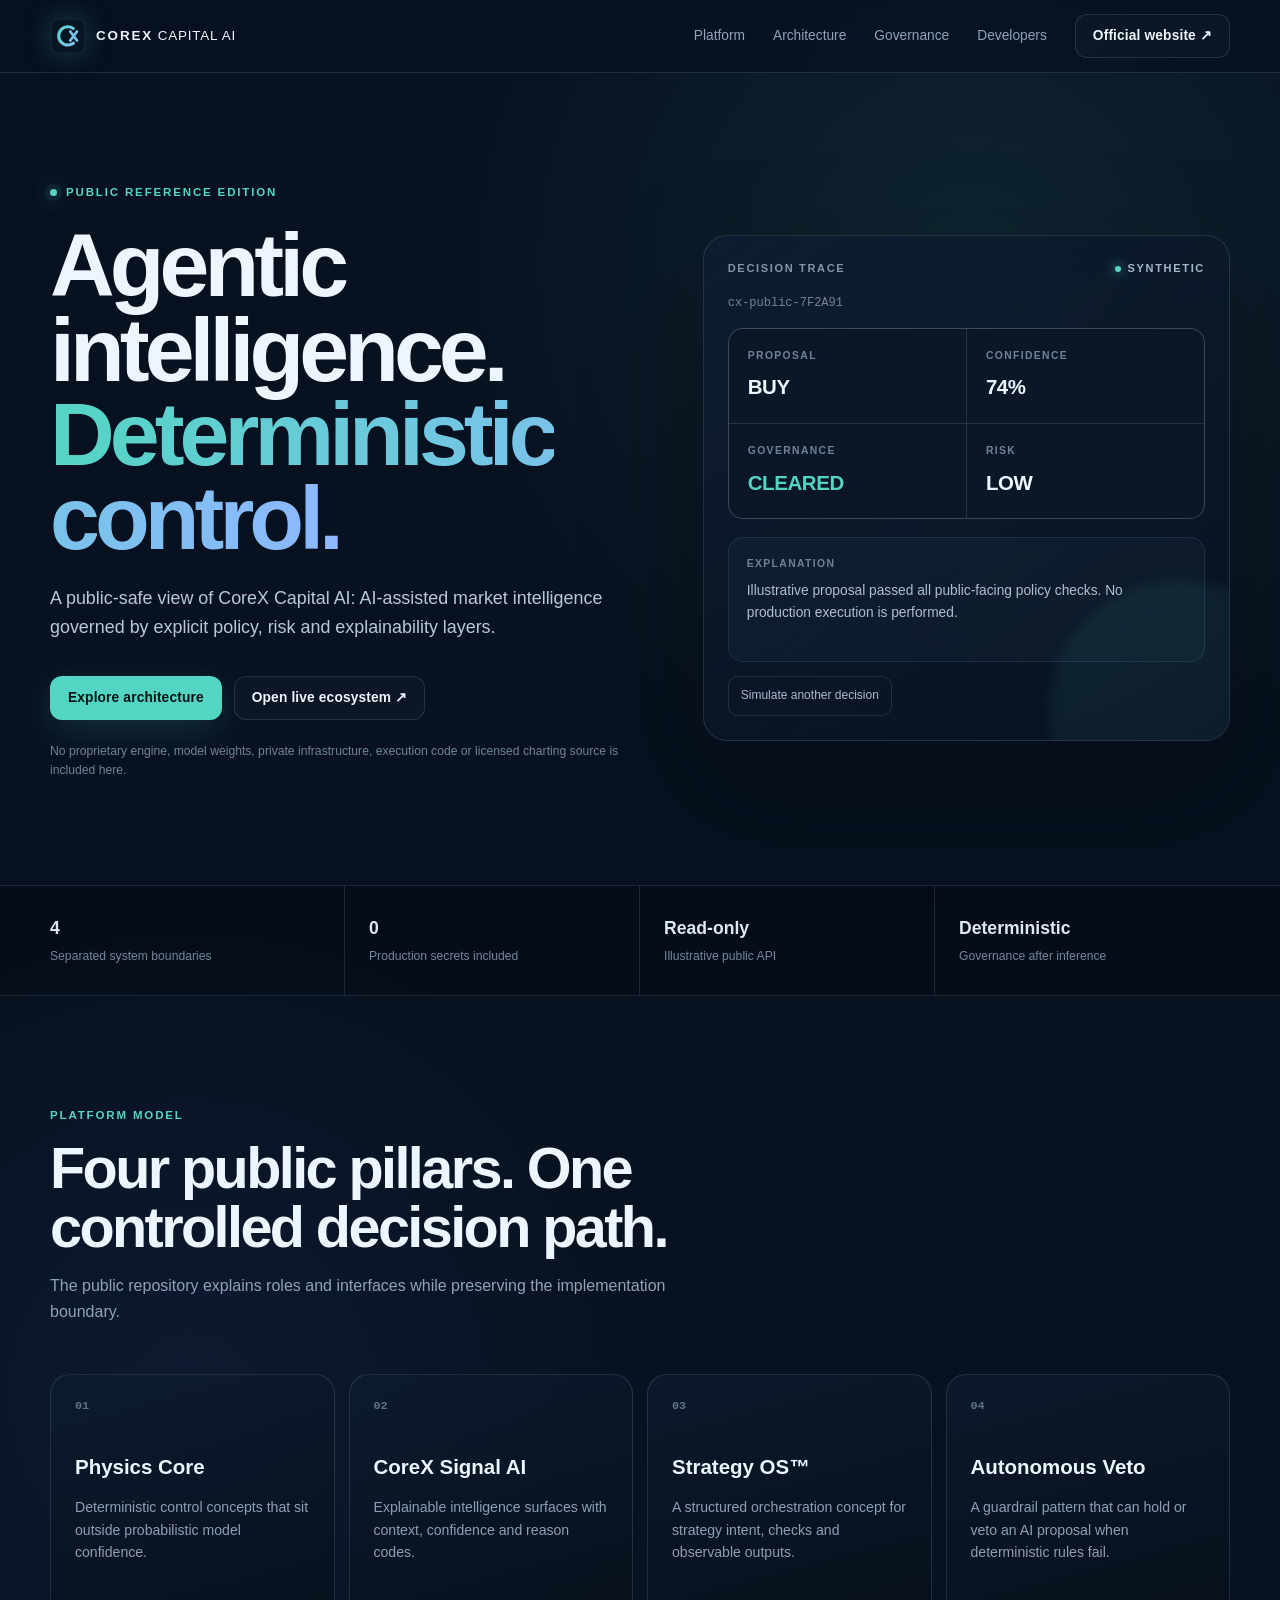
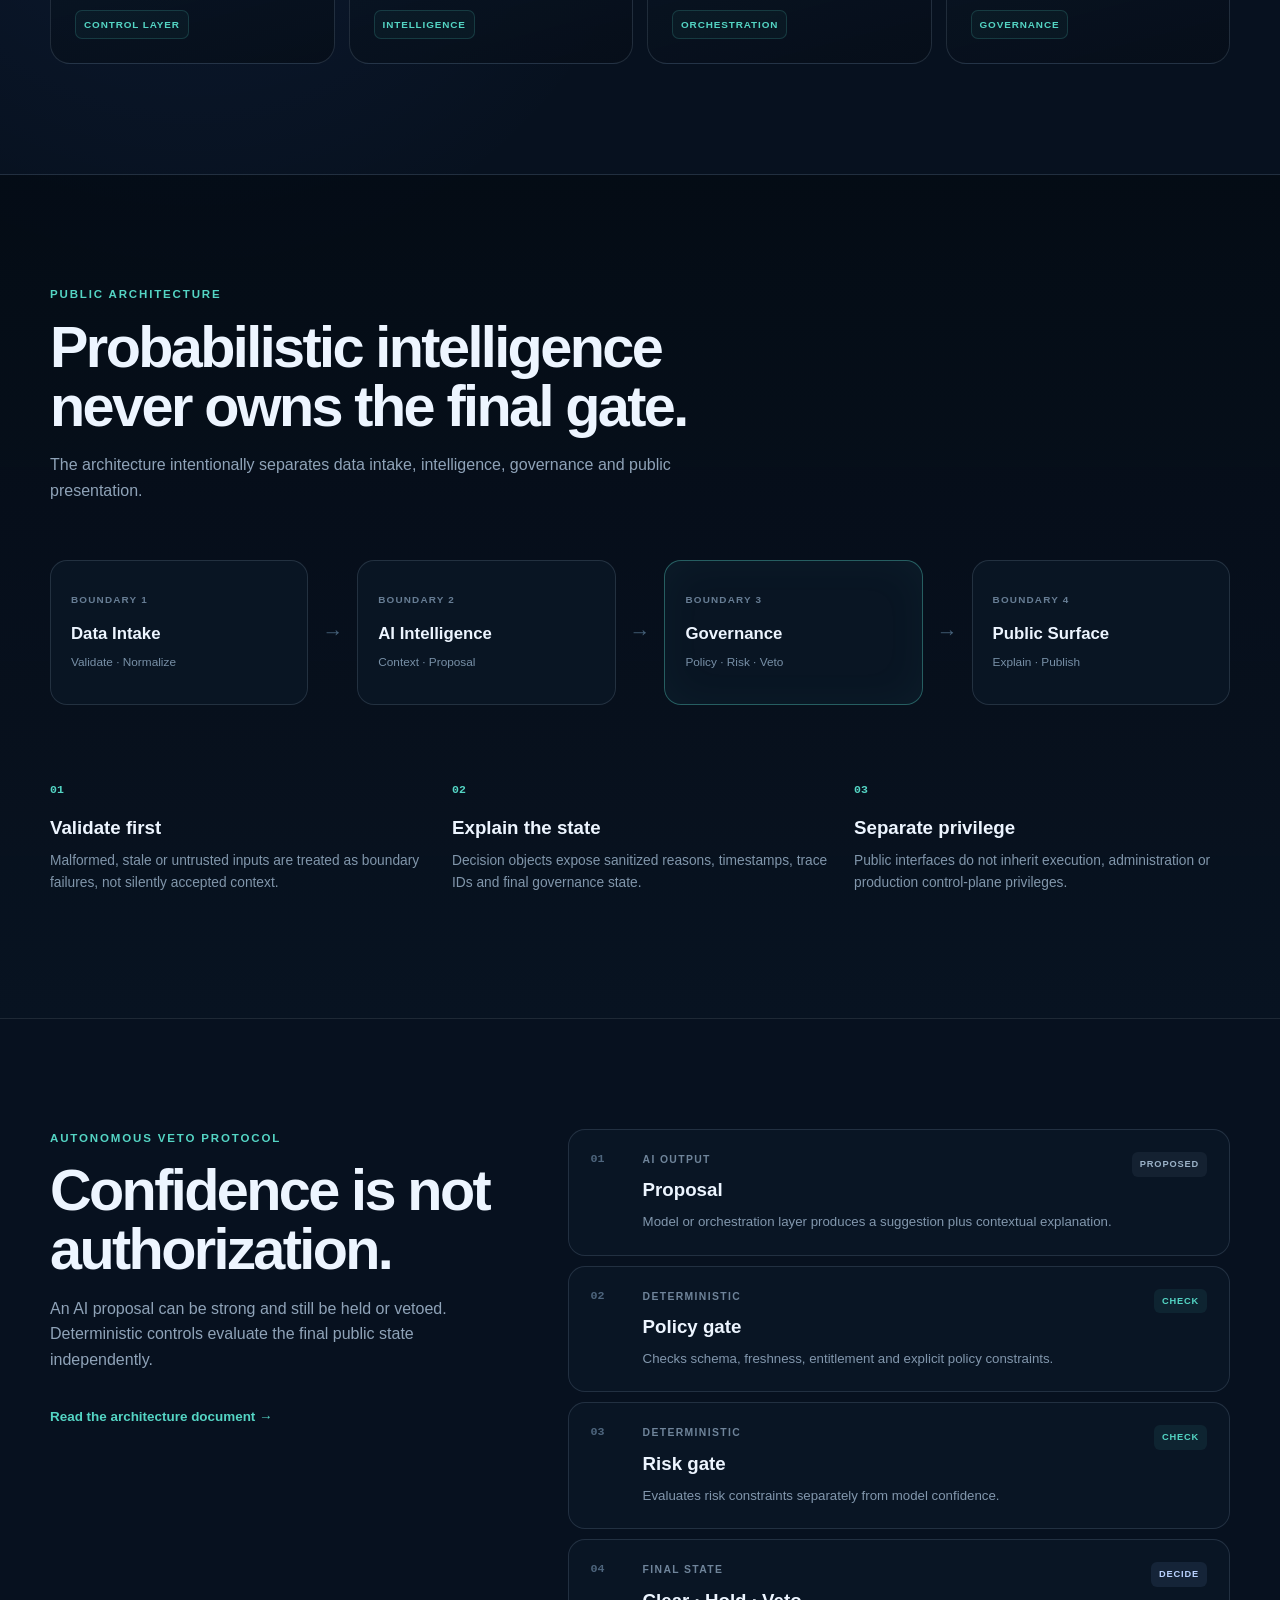
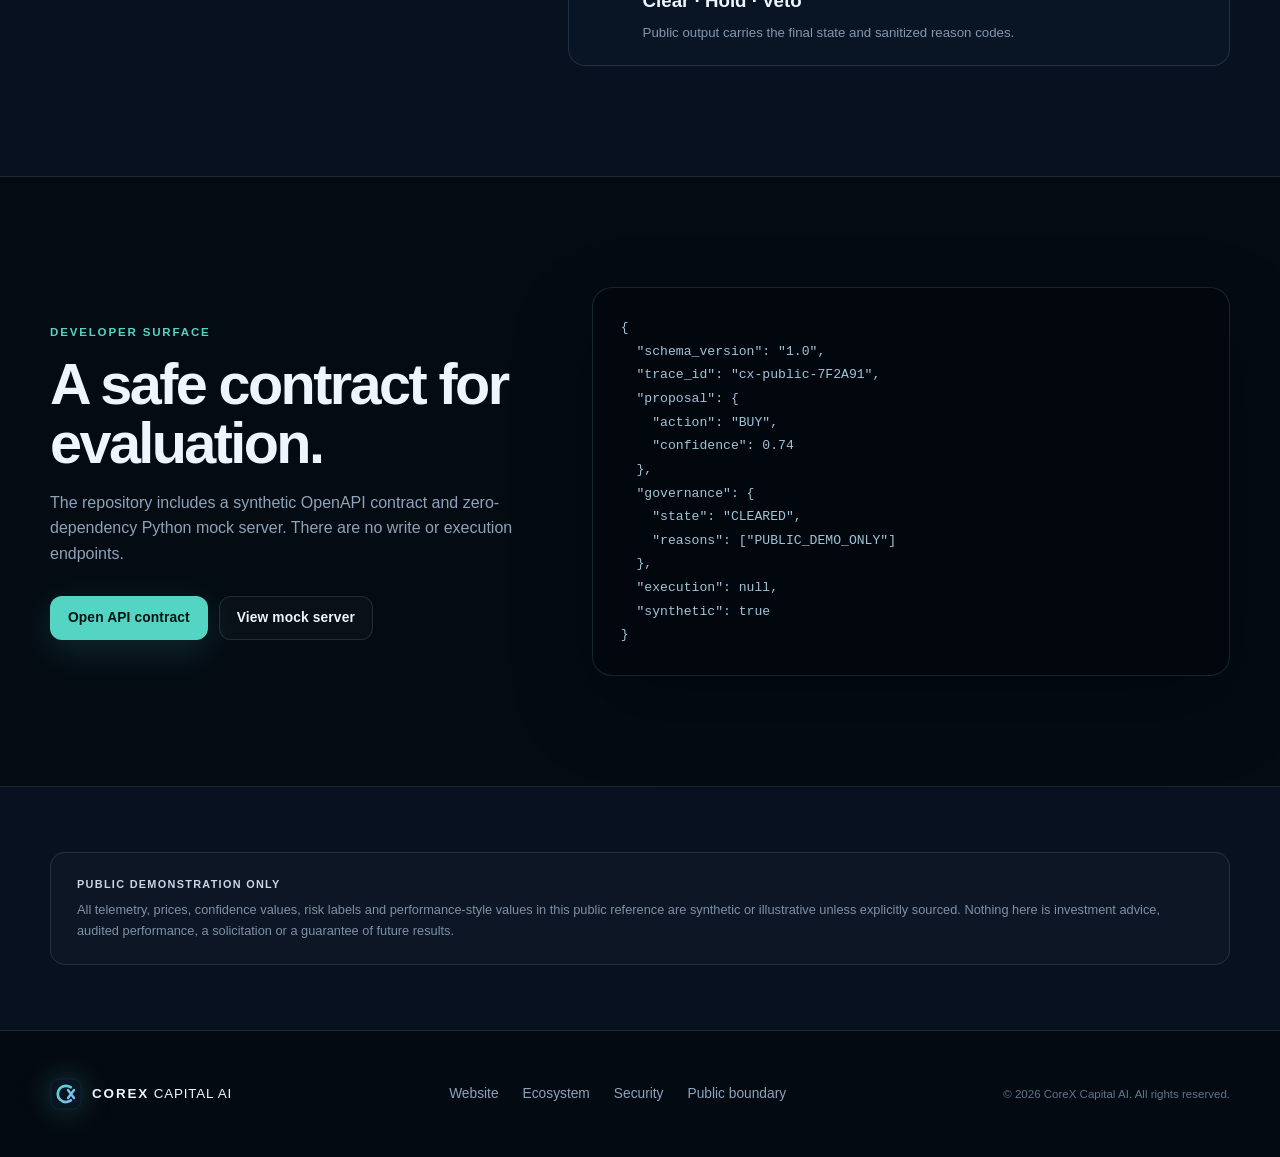
==== site/index.html @ 9dd240c2 "Build complete public reference edition" ====
<!doctype html>
<html lang="en">
<head>
  <meta charset="utf-8" />
  <meta name="viewport" content="width=device-width, initial-scale=1" />
  <meta name="description" content="CoreX Capital AI public reference architecture — agentic intelligence with deterministic governance." />
  <meta name="theme-color" content="#07111f" />
  <title>CoreX Capital AI — Public Reference</title>
  <link rel="icon" href="assets/corex-mark.svg" type="image/svg+xml" />
  <link rel="stylesheet" href="styles.css" />
</head>
<body>
  <a class="skip-link" href="#main">Skip to content</a>

  <header class="site-header" id="top">
    <div class="shell nav-wrap">
      <a class="brand" href="#top" aria-label="CoreX Capital AI home">
        <img src="assets/corex-mark.svg" alt="" width="36" height="36" />
        <span><strong>COREX</strong> CAPITAL AI</span>
      </a>
      <nav aria-label="Primary navigation">
        <a href="#platform">Platform</a>
        <a href="#architecture">Architecture</a>
        <a href="#governance">Governance</a>
        <a href="#developers">Developers</a>
      </nav>
      <a class="button button-ghost" href="https://corexcapitalai.com/" target="_blank" rel="noreferrer">Official website ↗</a>
    </div>
  </header>

  <main id="main">
    <section class="hero shell">
      <div class="hero-copy">
        <div class="eyebrow"><span class="pulse" aria-hidden="true"></span> PUBLIC REFERENCE EDITION</div>
        <h1>Agentic intelligence.<br /><span>Deterministic control.</span></h1>
        <p class="hero-lead">A public-safe view of CoreX Capital AI: AI-assisted market intelligence governed by explicit policy, risk and explainability layers.</p>
        <div class="hero-actions">
          <a class="button button-primary" href="#architecture">Explore architecture</a>
          <a class="button button-secondary" href="https://corexsignalai.com/" target="_blank" rel="noreferrer">Open live ecosystem ↗</a>
        </div>
        <p class="fine-print">No proprietary engine, model weights, private infrastructure, execution code or licensed charting source is included here.</p>
      </div>

      <div class="hero-panel" aria-label="Illustrative decision telemetry">
        <div class="panel-topline">
          <span>DECISION TRACE</span>
          <span class="status-dot"><i></i> SYNTHETIC</span>
        </div>
        <div class="trace-id">cx-public-7F2A91</div>
        <div class="decision-grid">
          <div><small>PROPOSAL</small><strong id="proposalValue">BUY</strong></div>
          <div><small>CONFIDENCE</small><strong id="confidenceValue">74%</strong></div>
          <div><small>GOVERNANCE</small><strong class="good" id="governanceValue">CLEARED</strong></div>
          <div><small>RISK</small><strong id="riskValue">LOW</strong></div>
        </div>
        <div class="reason-box">
          <span>EXPLANATION</span>
          <p id="reasonText">Illustrative proposal passed all public-facing policy checks. No production execution is performed.</p>
        </div>
        <button class="mini-button" id="simulateButton" type="button">Simulate another decision</button>
      </div>
    </section>

    <section class="metrics-strip" aria-label="Reference characteristics">
      <div class="shell metric-grid">
        <div><strong>4</strong><span>Separated system boundaries</span></div>
        <div><strong>0</strong><span>Production secrets included</span></div>
        <div><strong>Read-only</strong><span>Illustrative public API</span></div>
        <div><strong>Deterministic</strong><span>Governance after inference</span></div>
      </div>
    </section>

    <section class="section shell" id="platform">
      <div class="section-heading">
        <div class="eyebrow">PLATFORM MODEL</div>
        <h2>Four public pillars. One controlled decision path.</h2>
        <p>The public repository explains roles and interfaces while preserving the implementation boundary.</p>
      </div>
      <div class="card-grid four">
        <article class="feature-card">
          <span class="card-index">01</span>
          <h3>Physics Core</h3>
          <p>Deterministic control concepts that sit outside probabilistic model confidence.</p>
          <span class="tag">CONTROL LAYER</span>
        </article>
        <article class="feature-card">
          <span class="card-index">02</span>
          <h3>CoreX Signal AI</h3>
          <p>Explainable intelligence surfaces with context, confidence and reason codes.</p>
          <span class="tag">INTELLIGENCE</span>
        </article>
        <article class="feature-card">
          <span class="card-index">03</span>
          <h3>Strategy OS™</h3>
          <p>A structured orchestration concept for strategy intent, checks and observable outputs.</p>
          <span class="tag">ORCHESTRATION</span>
        </article>
        <article class="feature-card">
          <span class="card-index">04</span>
          <h3>Autonomous Veto</h3>
          <p>A guardrail pattern that can hold or veto an AI proposal when deterministic rules fail.</p>
          <span class="tag">GOVERNANCE</span>
        </article>
      </div>
    </section>

    <section class="section section-dark" id="architecture">
      <div class="shell">
        <div class="section-heading">
          <div class="eyebrow">PUBLIC ARCHITECTURE</div>
          <h2>Probabilistic intelligence never owns the final gate.</h2>
          <p>The architecture intentionally separates data intake, intelligence, governance and public presentation.</p>
        </div>

        <div class="architecture-flow" role="img" aria-label="Market data flows through normalization, intelligence, deterministic governance, explainability and public interfaces">
          <div class="arch-node"><small>BOUNDARY 1</small><strong>Data Intake</strong><span>Validate · Normalize</span></div>
          <i aria-hidden="true">→</i>
          <div class="arch-node"><small>BOUNDARY 2</small><strong>AI Intelligence</strong><span>Context · Proposal</span></div>
          <i aria-hidden="true">→</i>
          <div class="arch-node accent"><small>BOUNDARY 3</small><strong>Governance</strong><span>Policy · Risk · Veto</span></div>
          <i aria-hidden="true">→</i>
          <div class="arch-node"><small>BOUNDARY 4</small><strong>Public Surface</strong><span>Explain · Publish</span></div>
        </div>

        <div class="principles-grid">
          <div><span>01</span><h3>Validate first</h3><p>Malformed, stale or untrusted inputs are treated as boundary failures, not silently accepted context.</p></div>
          <div><span>02</span><h3>Explain the state</h3><p>Decision objects expose sanitized reasons, timestamps, trace IDs and final governance state.</p></div>
          <div><span>03</span><h3>Separate privilege</h3><p>Public interfaces do not inherit execution, administration or production control-plane privileges.</p></div>
        </div>
      </div>
    </section>

    <section class="section shell" id="governance">
      <div class="split-layout">
        <div class="section-heading sticky-copy">
          <div class="eyebrow">AUTONOMOUS VETO PROTOCOL</div>
          <h2>Confidence is not authorization.</h2>
          <p>An AI proposal can be strong and still be held or vetoed. Deterministic controls evaluate the final public state independently.</p>
          <a class="text-link" href="../docs/ARCHITECTURE.md">Read the architecture document →</a>
        </div>
        <div class="gate-stack">
          <article><b>01</b><div><small>AI OUTPUT</small><h3>Proposal</h3><p>Model or orchestration layer produces a suggestion plus contextual explanation.</p></div><span class="state neutral">PROPOSED</span></article>
          <article><b>02</b><div><small>DETERMINISTIC</small><h3>Policy gate</h3><p>Checks schema, freshness, entitlement and explicit policy constraints.</p></div><span class="state pass">CHECK</span></article>
          <article><b>03</b><div><small>DETERMINISTIC</small><h3>Risk gate</h3><p>Evaluates risk constraints separately from model confidence.</p></div><span class="state pass">CHECK</span></article>
          <article><b>04</b><div><small>FINAL STATE</small><h3>Clear · Hold · Veto</h3><p>Public output carries the final state and sanitized reason codes.</p></div><span class="state final">DECIDE</span></article>
        </div>
      </div>
    </section>

    <section class="section section-code" id="developers">
      <div class="shell developer-grid">
        <div class="section-heading">
          <div class="eyebrow">DEVELOPER SURFACE</div>
          <h2>A safe contract for evaluation.</h2>
          <p>The repository includes a synthetic OpenAPI contract and zero-dependency Python mock server. There are no write or execution endpoints.</p>
          <div class="developer-actions">
            <a class="button button-primary" href="../openapi/public-api.yaml">Open API contract</a>
            <a class="button button-secondary" href="../examples/mock_server.py">View mock server</a>
          </div>
        </div>
        <pre class="code-card" aria-label="Example API response"><code>{
  "schema_version": "1.0",
  "trace_id": "cx-public-7F2A91",
  "proposal": {
    "action": "BUY",
    "confidence": 0.74
  },
  "governance": {
    "state": "CLEARED",
    "reasons": ["PUBLIC_DEMO_ONLY"]
  },
  "execution": null,
  "synthetic": true
}</code></pre>
      </div>
    </section>

    <section class="disclosure shell" aria-label="Important disclosure">
      <strong>PUBLIC DEMONSTRATION ONLY</strong>
      <p>All telemetry, prices, confidence values, risk labels and performance-style values in this public reference are synthetic or illustrative unless explicitly sourced. Nothing here is investment advice, audited performance, a solicitation or a guarantee of future results.</p>
    </section>
  </main>

  <footer>
    <div class="shell footer-grid">
      <div class="brand footer-brand"><img src="assets/corex-mark.svg" alt="" width="32" height="32" /><span><strong>COREX</strong> CAPITAL AI</span></div>
      <div class="footer-links">
        <a href="https://corexcapitalai.com/" target="_blank" rel="noreferrer">Website</a>
        <a href="https://corexsignalai.com/" target="_blank" rel="noreferrer">Ecosystem</a>
        <a href="../SECURITY.md">Security</a>
        <a href="../docs/PUBLIC_BOUNDARY.md">Public boundary</a>
      </div>
      <p>© <span id="year">2026</span> CoreX Capital AI. All rights reserved.</p>
    </div>
  </footer>

  <script src="app.js" defer></script>
</body>
</html>
---- site/styles.css ----
:root {
  color-scheme: dark;
  --bg: #07111f;
  --bg-deep: #040a12;
  --panel: #0b1727;
  --panel-2: #0e1d30;
  --text: #edf5ff;
  --muted: #8fa3bb;
  --line: rgba(167, 192, 219, .16);
  --accent: #54d5c4;
  --accent-2: #8eb8ff;
  --danger: #ff8b96;
  --max: 1180px;
  --radius: 20px;
}

* { box-sizing: border-box; }
html { scroll-behavior: smooth; }
body {
  margin: 0;
  min-width: 320px;
  background:
    radial-gradient(circle at 76% 6%, rgba(84, 213, 196, .10), transparent 34rem),
    radial-gradient(circle at 15% 32%, rgba(76, 128, 255, .08), transparent 30rem),
    var(--bg);
  color: var(--text);
  font-family: Inter, ui-sans-serif, -apple-system, BlinkMacSystemFont, "Segoe UI", sans-serif;
  line-height: 1.6;
  -webkit-font-smoothing: antialiased;
}

a { color: inherit; }
.shell { width: min(calc(100% - 40px), var(--max)); margin-inline: auto; }
.skip-link { position: fixed; left: 12px; top: -80px; z-index: 100; padding: 10px 14px; background: white; color: #000; border-radius: 8px; }
.skip-link:focus { top: 12px; }

.site-header {
  position: sticky;
  top: 0;
  z-index: 50;
  background: rgba(7, 17, 31, .78);
  border-bottom: 1px solid var(--line);
  backdrop-filter: blur(18px);
}
.nav-wrap { min-height: 72px; display: flex; align-items: center; justify-content: space-between; gap: 28px; }
.brand { display: inline-flex; align-items: center; gap: 10px; text-decoration: none; letter-spacing: .06em; font-size: .84rem; white-space: nowrap; }
.brand strong { letter-spacing: .14em; }
.brand img { filter: drop-shadow(0 0 14px rgba(84, 213, 196, .25)); }
nav { display: flex; gap: 28px; margin-left: auto; }
nav a, .footer-links a { color: var(--muted); text-decoration: none; font-size: .86rem; transition: color .2s ease; }
nav a:hover, nav a:focus-visible, .footer-links a:hover, .footer-links a:focus-visible { color: var(--text); }

.button { display: inline-flex; align-items: center; justify-content: center; min-height: 44px; padding: 0 17px; border: 1px solid transparent; border-radius: 12px; text-decoration: none; font-size: .86rem; font-weight: 700; letter-spacing: .01em; transition: transform .2s ease, background .2s ease, border-color .2s ease; }
.button:hover { transform: translateY(-1px); }
.button-primary { background: var(--accent); color: #041311; box-shadow: 0 10px 36px rgba(84, 213, 196, .16); }
.button-secondary, .button-ghost { background: rgba(255,255,255,.025); border-color: var(--line); color: var(--text); }
.button-secondary:hover, .button-ghost:hover { border-color: rgba(84, 213, 196, .45); background: rgba(84, 213, 196, .06); }

.hero { min-height: 700px; padding-block: 110px 92px; display: grid; grid-template-columns: 1.05fr .95fr; gap: 70px; align-items: center; }
.eyebrow { display: flex; align-items: center; gap: 9px; color: var(--accent); letter-spacing: .16em; font-size: .72rem; font-weight: 800; text-transform: uppercase; }
.pulse { width: 7px; height: 7px; border-radius: 50%; background: var(--accent); box-shadow: 0 0 0 5px rgba(84,213,196,.08), 0 0 22px rgba(84,213,196,.75); }
h1, h2, h3, p { margin-top: 0; }
h1 { margin: 22px 0 24px; max-width: 820px; font-size: clamp(3rem, 7vw, 6.6rem); line-height: .94; letter-spacing: -.055em; font-weight: 730; }
h1 span { color: transparent; background: linear-gradient(95deg, var(--accent), var(--accent-2)); -webkit-background-clip: text; background-clip: text; }
.hero-lead { max-width: 650px; color: #b9c8d8; font-size: 1.12rem; }
.hero-actions { display: flex; flex-wrap: wrap; gap: 12px; margin-top: 34px; }
.fine-print { margin-top: 22px; max-width: 620px; color: #70849a; font-size: .76rem; }

.hero-panel { position: relative; padding: 24px; border: 1px solid var(--line); border-radius: 24px; background: linear-gradient(145deg, rgba(14,29,48,.92), rgba(7,17,31,.72)); box-shadow: 0 42px 120px rgba(0,0,0,.28); overflow: hidden; }
.hero-panel::after { content: ""; position: absolute; inset: auto -80px -100px auto; width: 260px; height: 260px; border-radius: 50%; background: rgba(84,213,196,.07); filter: blur(6px); pointer-events: none; }
.panel-topline { display: flex; align-items: center; justify-content: space-between; color: #8396aa; font-size: .69rem; font-weight: 800; letter-spacing: .15em; }
.status-dot { display: inline-flex; gap: 7px; align-items: center; color: #a6b7c8; }
.status-dot i { width: 6px; height: 6px; background: var(--accent); border-radius: 50%; box-shadow: 0 0 12px var(--accent); }
.trace-id { margin: 18px 0 5px; color: #71859b; font: 500 .75rem ui-monospace, SFMono-Regular, Menlo, monospace; }
.decision-grid { display: grid; grid-template-columns: 1fr 1fr; gap: 1px; margin: 18px 0; background: var(--line); border: 1px solid var(--line); border-radius: 15px; overflow: hidden; }
.decision-grid > div { padding: 19px; background: #0b1727; }
.decision-grid small, .reason-box span, .gate-stack small { display: block; margin-bottom: 7px; color: #6f849a; font-size: .65rem; font-weight: 800; letter-spacing: .13em; }
.decision-grid strong { font-size: 1.28rem; letter-spacing: -.02em; }
.decision-grid .good { color: var(--accent); }
.decision-grid .bad { color: var(--danger); }
.reason-box { min-height: 125px; padding: 18px; border: 1px solid rgba(142,184,255,.13); border-radius: 15px; background: rgba(142,184,255,.035); }
.reason-box p { margin: 0; color: #aebfd0; font-size: .86rem; }
.mini-button { position: relative; z-index: 2; margin-top: 14px; padding: 9px 12px; border: 1px solid var(--line); border-radius: 10px; background: transparent; color: #aabace; font: inherit; font-size: .75rem; cursor: pointer; }
.mini-button:hover, .mini-button:focus-visible { border-color: rgba(84,213,196,.45); color: var(--text); }

.metrics-strip { border-block: 1px solid var(--line); background: rgba(3,9,17,.4); }
.metric-grid { display: grid; grid-template-columns: repeat(4, 1fr); }
.metric-grid > div { padding: 28px 24px; border-right: 1px solid var(--line); }
.metric-grid > div:first-child { padding-left: 0; }
.metric-grid > div:last-child { border-right: 0; }
.metric-grid strong { display: block; color: #dce9f5; font-size: 1.1rem; }
.metric-grid span { color: #72879d; font-size: .76rem; }

.section { padding-block: 110px; }
.section-dark { border-block: 1px solid var(--line); background: linear-gradient(180deg, rgba(2,8,15,.6), rgba(9,20,34,.65)); }
.section-heading { max-width: 720px; }
.section-heading h2 { margin: 14px 0 17px; font-size: clamp(2.1rem, 4.5vw, 4rem); line-height: 1.02; letter-spacing: -.045em; }
.section-heading > p { color: #8fa3b8; max-width: 640px; }
.card-grid { display: grid; gap: 14px; margin-top: 50px; }
.card-grid.four { grid-template-columns: repeat(4, 1fr); }
.feature-card { min-height: 290px; padding: 24px; display: flex; flex-direction: column; border: 1px solid var(--line); border-radius: var(--radius); background: linear-gradient(165deg, rgba(14,29,48,.72), rgba(6,14,25,.86)); }
.card-index { color: #5f7388; font: 600 .74rem ui-monospace, SFMono-Regular, Menlo, monospace; }
.feature-card h3 { margin: 38px 0 12px; font-size: 1.28rem; }
.feature-card p { color: #8ca0b5; font-size: .88rem; }
.tag { margin-top: auto; width: max-content; padding: 6px 8px; border: 1px solid rgba(84,213,196,.18); border-radius: 7px; color: var(--accent); background: rgba(84,213,196,.04); font-size: .62rem; font-weight: 800; letter-spacing: .09em; }

.architecture-flow { display: grid; grid-template-columns: 1fr auto 1fr auto 1fr auto 1fr; gap: 14px; align-items: center; margin-top: 56px; }
.architecture-flow > i { color: #46617a; font-style: normal; font-size: 1.3rem; }
.arch-node { min-height: 145px; padding: 20px; display: flex; flex-direction: column; justify-content: center; border: 1px solid var(--line); border-radius: 17px; background: #091523; }
.arch-node.accent { border-color: rgba(84,213,196,.38); box-shadow: inset 0 0 45px rgba(84,213,196,.045); }
.arch-node small { margin-bottom: 13px; color: #677d94; font-size: .62rem; font-weight: 800; letter-spacing: .12em; }
.arch-node strong { font-size: 1.05rem; }
.arch-node span { margin-top: 6px; color: #7890a7; font-size: .74rem; }
.principles-grid { display: grid; grid-template-columns: repeat(3, 1fr); gap: 26px; margin-top: 70px; }
.principles-grid span { color: var(--accent); font: 700 .72rem ui-monospace, SFMono-Regular, Menlo, monospace; }
.principles-grid h3 { margin: 13px 0 7px; }
.principles-grid p { color: #8196ab; font-size: .86rem; }

.split-layout { display: grid; grid-template-columns: .8fr 1.2fr; gap: 76px; align-items: start; }
.sticky-copy { position: sticky; top: 120px; }
.text-link { display: inline-block; margin-top: 18px; color: var(--accent); text-decoration: none; font-size: .84rem; font-weight: 700; }
.gate-stack { display: grid; gap: 10px; }
.gate-stack article { display: grid; grid-template-columns: 34px 1fr auto; gap: 18px; align-items: start; padding: 22px; border: 1px solid var(--line); border-radius: 17px; background: rgba(10,23,39,.7); }
.gate-stack b { color: #4e657d; font: 700 .73rem ui-monospace, SFMono-Regular, Menlo, monospace; }
.gate-stack h3 { margin: 0 0 6px; }
.gate-stack p { margin: 0; color: #8297ad; font-size: .83rem; }
.state { padding: 5px 8px; border-radius: 6px; font-size: .58rem; font-weight: 900; letter-spacing: .09em; }
.state.neutral { color: #9bb2c8; background: rgba(155,178,200,.08); }
.state.pass { color: var(--accent); background: rgba(84,213,196,.08); }
.state.final { color: #b9d2ff; background: rgba(142,184,255,.09); }

.section-code { border-block: 1px solid var(--line); background: #040b13; }
.developer-grid { display: grid; grid-template-columns: .85fr 1.15fr; gap: 70px; align-items: center; }
.developer-actions { display: flex; gap: 11px; flex-wrap: wrap; margin-top: 30px; }
.code-card { margin: 0; padding: 28px; overflow: auto; border: 1px solid rgba(84,213,196,.16); border-radius: 20px; background: #02070d; color: #9fc4d8; box-shadow: 0 30px 80px rgba(0,0,0,.28); }
.code-card code { font: 500 .82rem/1.8 ui-monospace, SFMono-Regular, Menlo, monospace; }

.disclosure { margin-block: 65px; padding: 23px 26px; border: 1px solid rgba(255,255,255,.11); border-radius: 15px; background: rgba(255,255,255,.025); }
.disclosure strong { display: block; margin-bottom: 7px; color: #c8d6e5; font-size: .68rem; letter-spacing: .12em; }
.disclosure p { margin: 0; color: #7d91a7; font-size: .8rem; }
footer { border-top: 1px solid var(--line); background: var(--bg-deep); }
.footer-grid { min-height: 126px; display: grid; grid-template-columns: auto 1fr auto; gap: 35px; align-items: center; }
.footer-links { display: flex; justify-content: center; gap: 24px; }
footer p { margin: 0; color: #60758b; font-size: .72rem; }

@media (max-width: 980px) {
  nav { display: none; }
  .hero { grid-template-columns: 1fr; gap: 45px; padding-top: 80px; }
  .hero-panel { max-width: 650px; }
  .card-grid.four { grid-template-columns: repeat(2, 1fr); }
  .architecture-flow { grid-template-columns: 1fr; }
  .architecture-flow > i { transform: rotate(90deg); justify-self: center; }
  .split-layout, .developer-grid { grid-template-columns: 1fr; gap: 44px; }
  .sticky-copy { position: static; }
}

@media (max-width: 680px) {
  .shell { width: min(calc(100% - 26px), var(--max)); }
  .nav-wrap { min-height: 64px; }
  .nav-wrap > .button { display: none; }
  .hero { min-height: auto; padding-block: 70px; }
  h1 { font-size: clamp(3rem, 15vw, 4.8rem); }
  .metric-grid { grid-template-columns: 1fr 1fr; }
  .metric-grid > div { border-bottom: 1px solid var(--line); }
  .metric-grid > div:nth-child(2) { border-right: 0; }
  .card-grid.four, .principles-grid { grid-template-columns: 1fr; }
  .feature-card { min-height: 230px; }
  .gate-stack article { grid-template-columns: 30px 1fr; }
  .gate-stack .state { grid-column: 2; justify-self: start; }
  .footer-grid { grid-template-columns: 1fr; padding-block: 30px; gap: 18px; }
  .footer-links { justify-content: flex-start; flex-wrap: wrap; }
  .decision-grid { grid-template-columns: 1fr; }
}

@media (prefers-reduced-motion: reduce) {
  *, *::before, *::after { scroll-behavior: auto !important; transition: none !important; animation: none !important; }
}
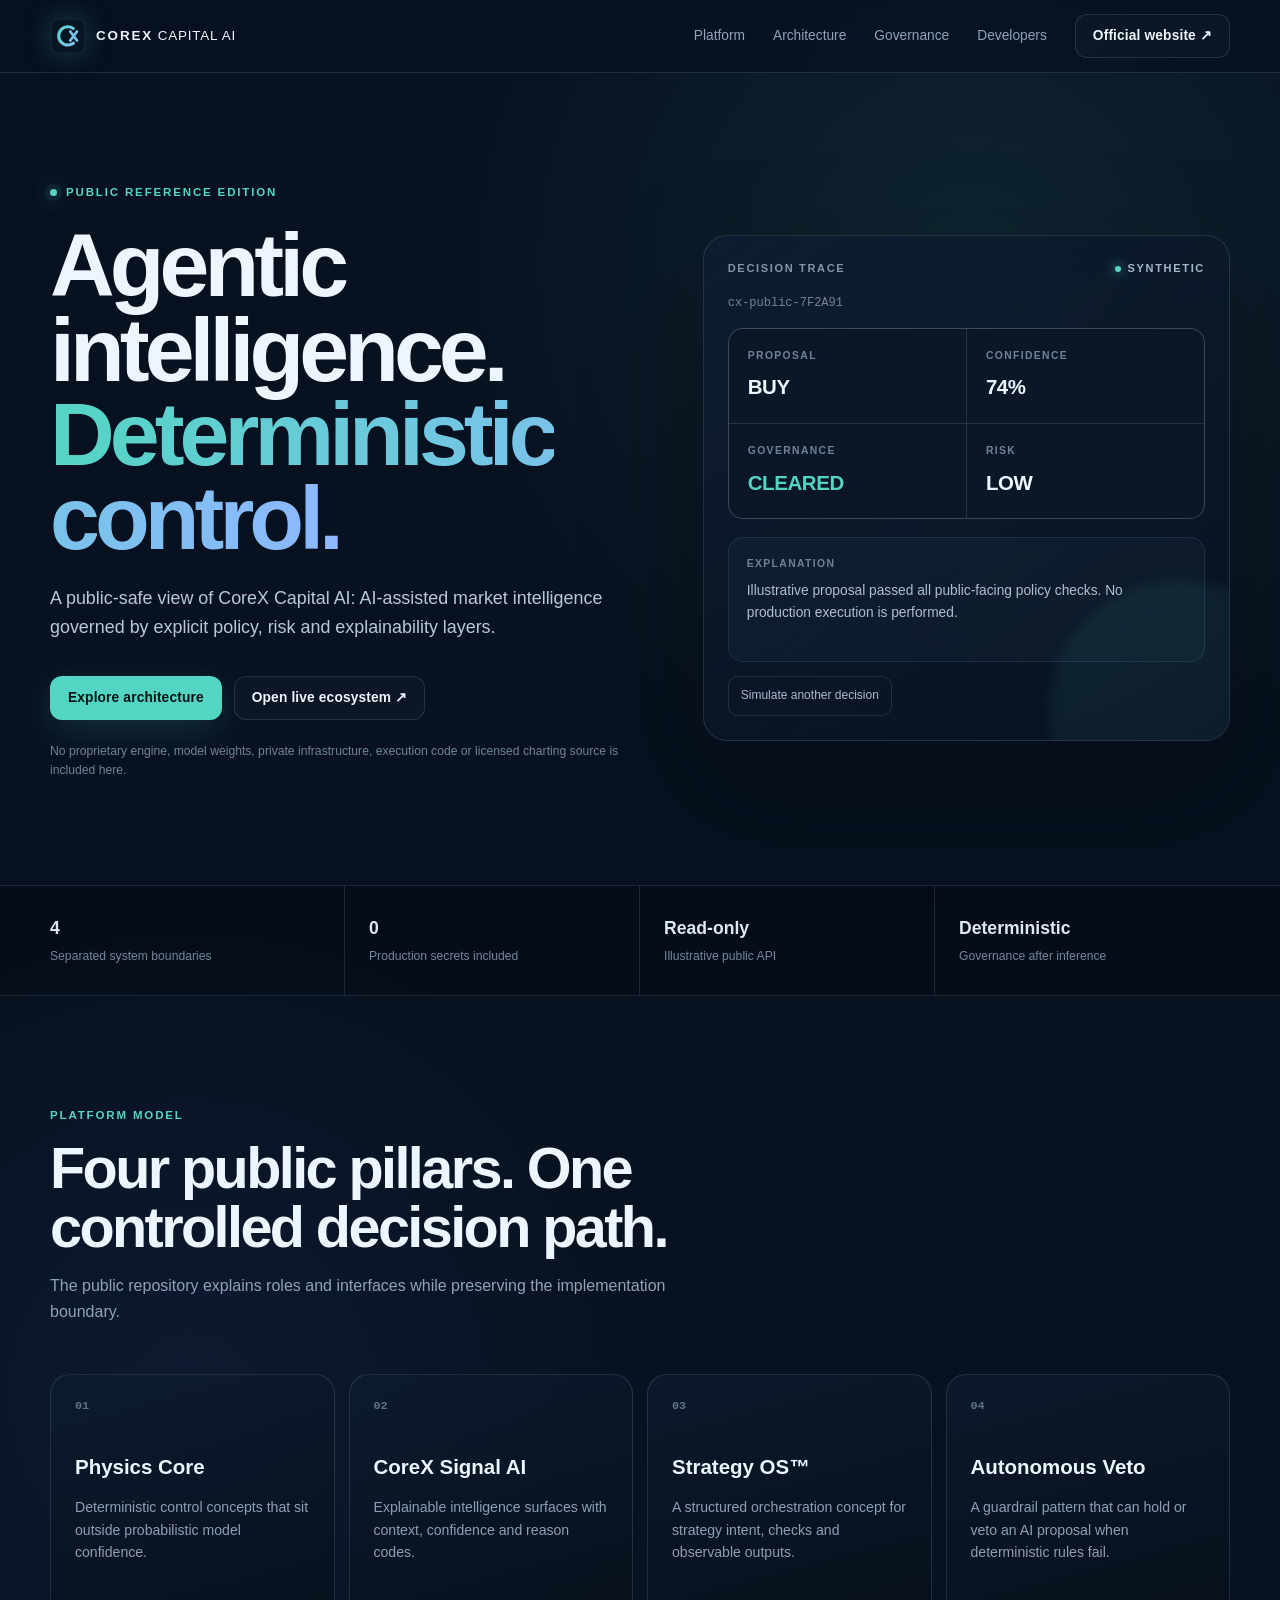
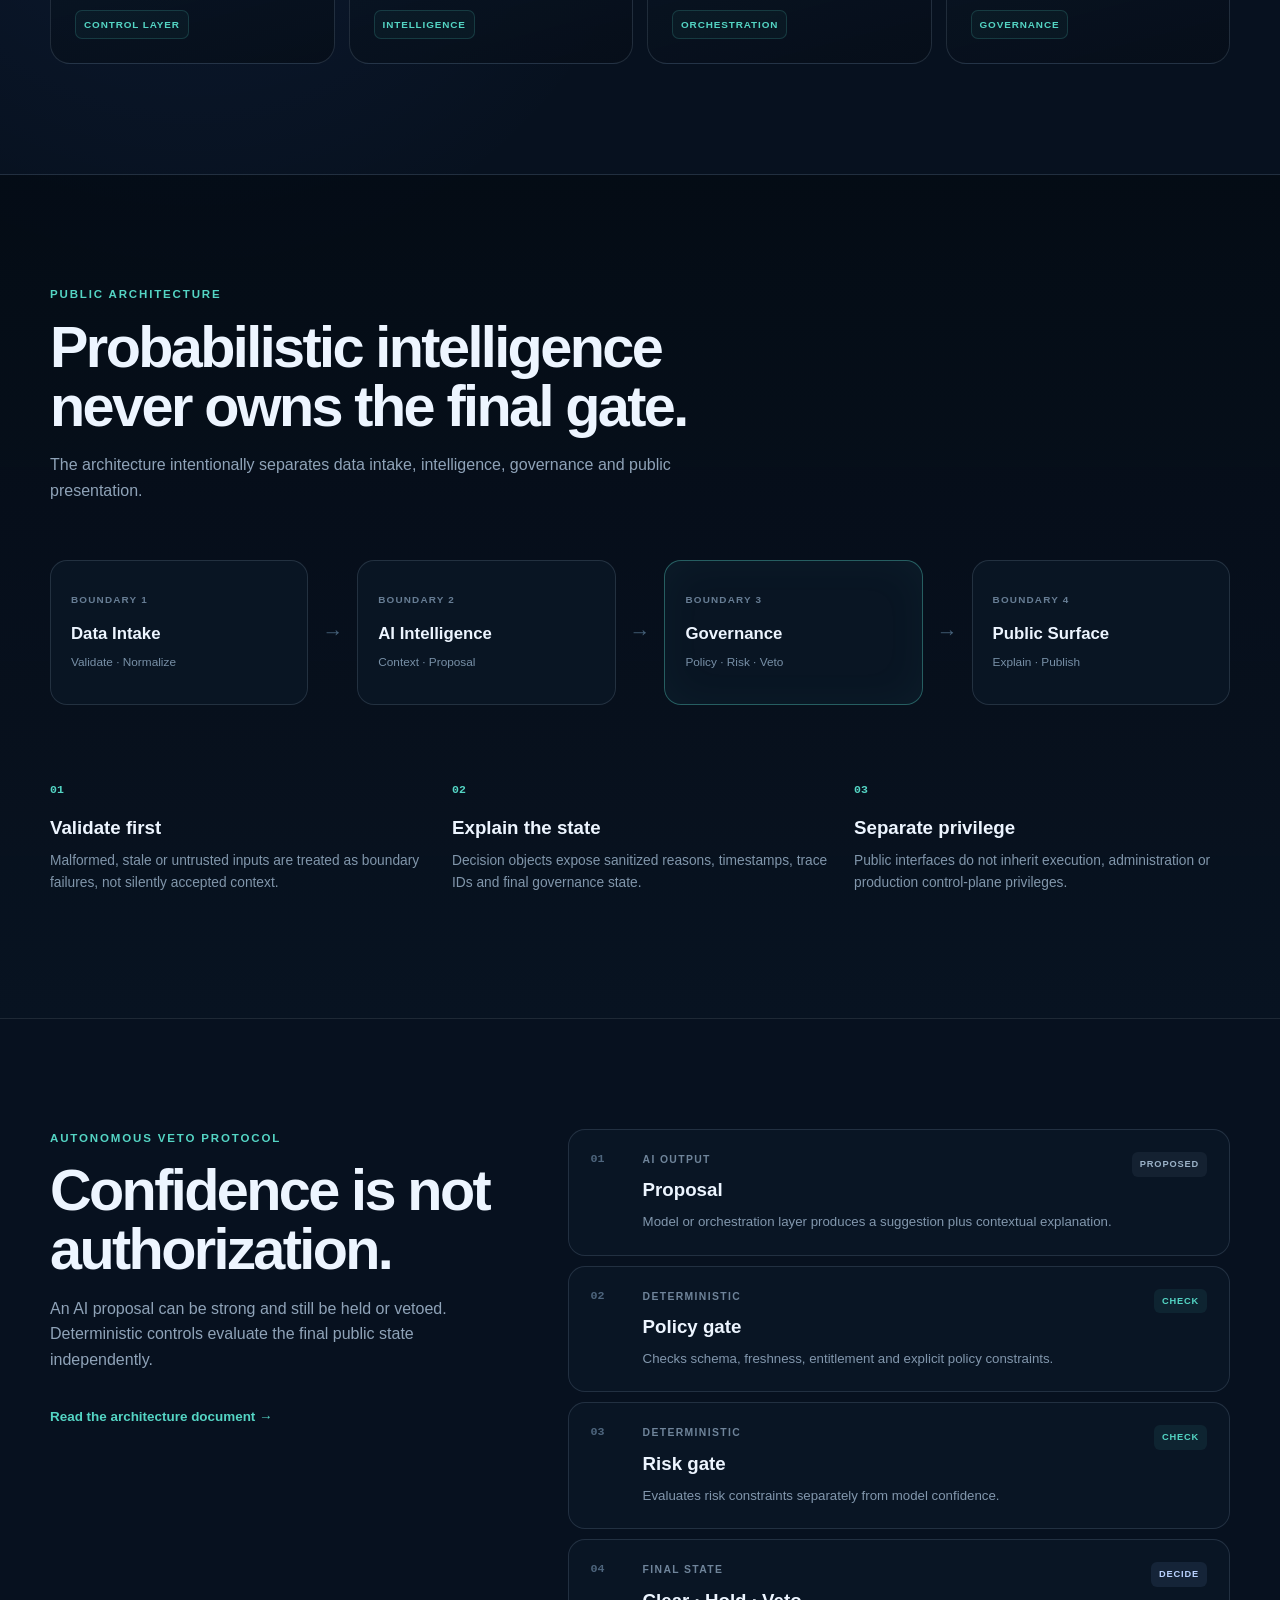
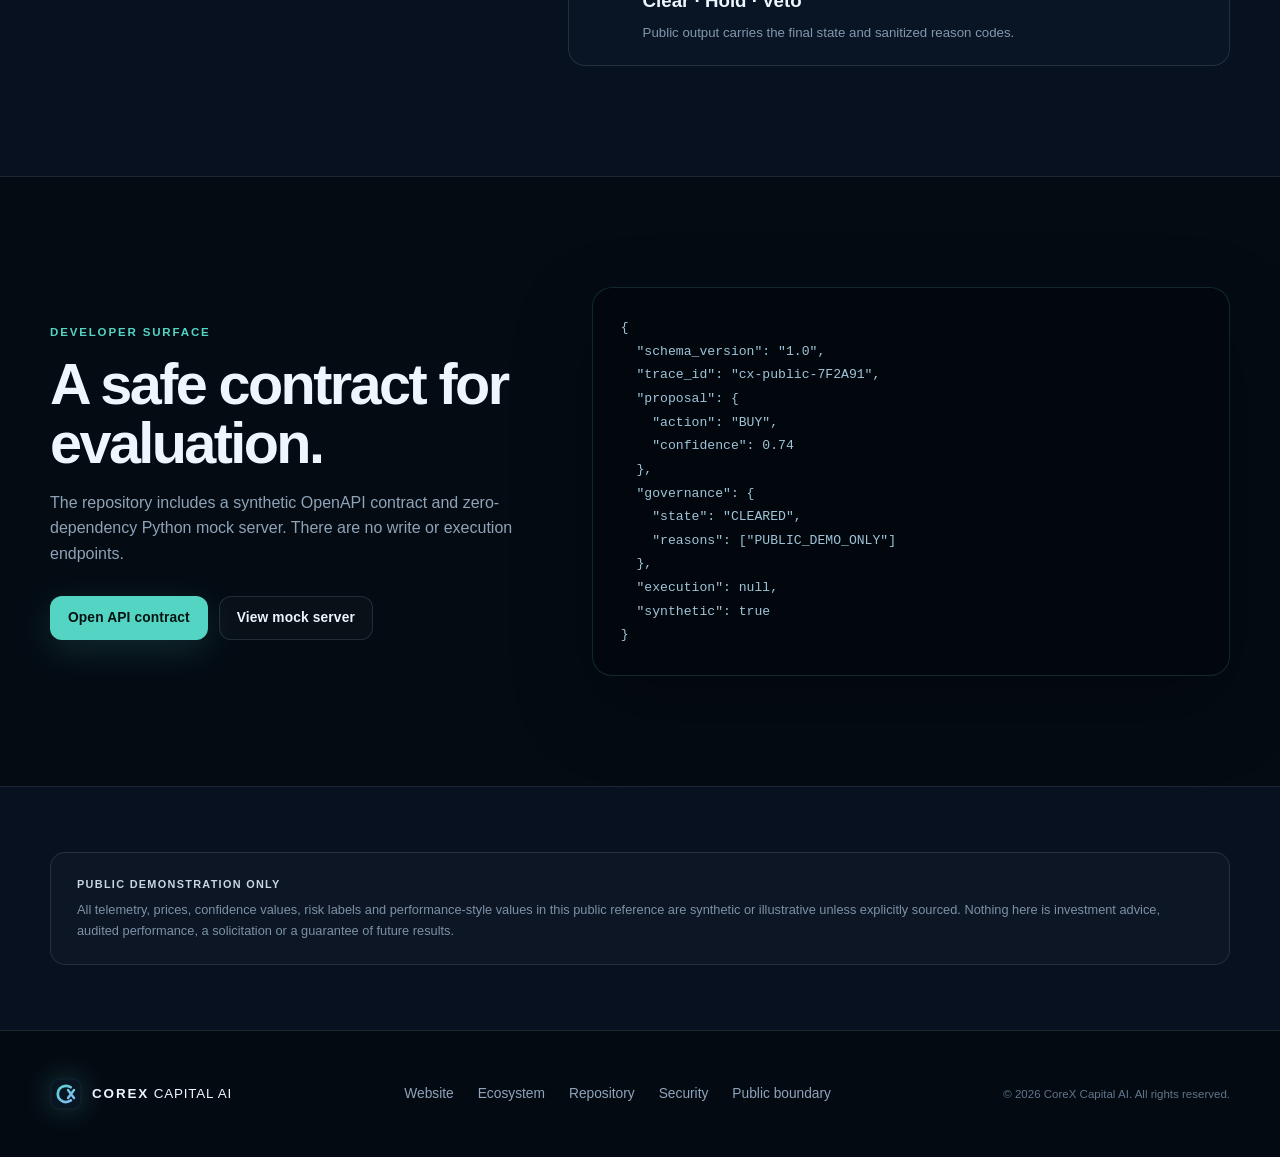
==== commit 315b0a4b: "Refresh public site after CI and Pages fix" ====
--- a/site/index.html
+++ b/site/index.html
@@ -5,6 +5,7 @@
   <meta name="viewport" content="width=device-width, initial-scale=1" />
   <meta name="description" content="CoreX Capital AI public reference architecture — agentic intelligence with deterministic governance." />
   <meta name="theme-color" content="#07111f" />
+  <meta name="robots" content="index,follow" />
   <title>CoreX Capital AI — Public Reference</title>
   <link rel="icon" href="assets/corex-mark.svg" type="image/svg+xml" />
   <link rel="stylesheet" href="styles.css" />
@@ -136,7 +137,7 @@
           <div class="eyebrow">AUTONOMOUS VETO PROTOCOL</div>
           <h2>Confidence is not authorization.</h2>
           <p>An AI proposal can be strong and still be held or vetoed. Deterministic controls evaluate the final public state independently.</p>
-          <a class="text-link" href="../docs/ARCHITECTURE.md">Read the architecture document →</a>
+          <a class="text-link" href="https://github.com/corexcapitalai/CoreX-Capital-AI/blob/main/docs/ARCHITECTURE.md" target="_blank" rel="noreferrer">Read the architecture document →</a>
         </div>
         <div class="gate-stack">
           <article><b>01</b><div><small>AI OUTPUT</small><h3>Proposal</h3><p>Model or orchestration layer produces a suggestion plus contextual explanation.</p></div><span class="state neutral">PROPOSED</span></article>
@@ -154,8 +155,8 @@
           <h2>A safe contract for evaluation.</h2>
           <p>The repository includes a synthetic OpenAPI contract and zero-dependency Python mock server. There are no write or execution endpoints.</p>
           <div class="developer-actions">
-            <a class="button button-primary" href="../openapi/public-api.yaml">Open API contract</a>
-            <a class="button button-secondary" href="../examples/mock_server.py">View mock server</a>
+            <a class="button button-primary" href="https://github.com/corexcapitalai/CoreX-Capital-AI/blob/main/openapi/public-api.yaml" target="_blank" rel="noreferrer">Open API contract</a>
+            <a class="button button-secondary" href="https://github.com/corexcapitalai/CoreX-Capital-AI/blob/main/examples/mock_server.py" target="_blank" rel="noreferrer">View mock server</a>
           </div>
         </div>
         <pre class="code-card" aria-label="Example API response"><code>{
@@ -187,8 +188,9 @@
       <div class="footer-links">
         <a href="https://corexcapitalai.com/" target="_blank" rel="noreferrer">Website</a>
         <a href="https://corexsignalai.com/" target="_blank" rel="noreferrer">Ecosystem</a>
-        <a href="../SECURITY.md">Security</a>
-        <a href="../docs/PUBLIC_BOUNDARY.md">Public boundary</a>
+        <a href="https://github.com/corexcapitalai/CoreX-Capital-AI" target="_blank" rel="noreferrer">Repository</a>
+        <a href="https://github.com/corexcapitalai/CoreX-Capital-AI/blob/main/SECURITY.md" target="_blank" rel="noreferrer">Security</a>
+        <a href="https://github.com/corexcapitalai/CoreX-Capital-AI/blob/main/docs/PUBLIC_BOUNDARY.md" target="_blank" rel="noreferrer">Public boundary</a>
       </div>
       <p>© <span id="year">2026</span> CoreX Capital AI. All rights reserved.</p>
     </div>
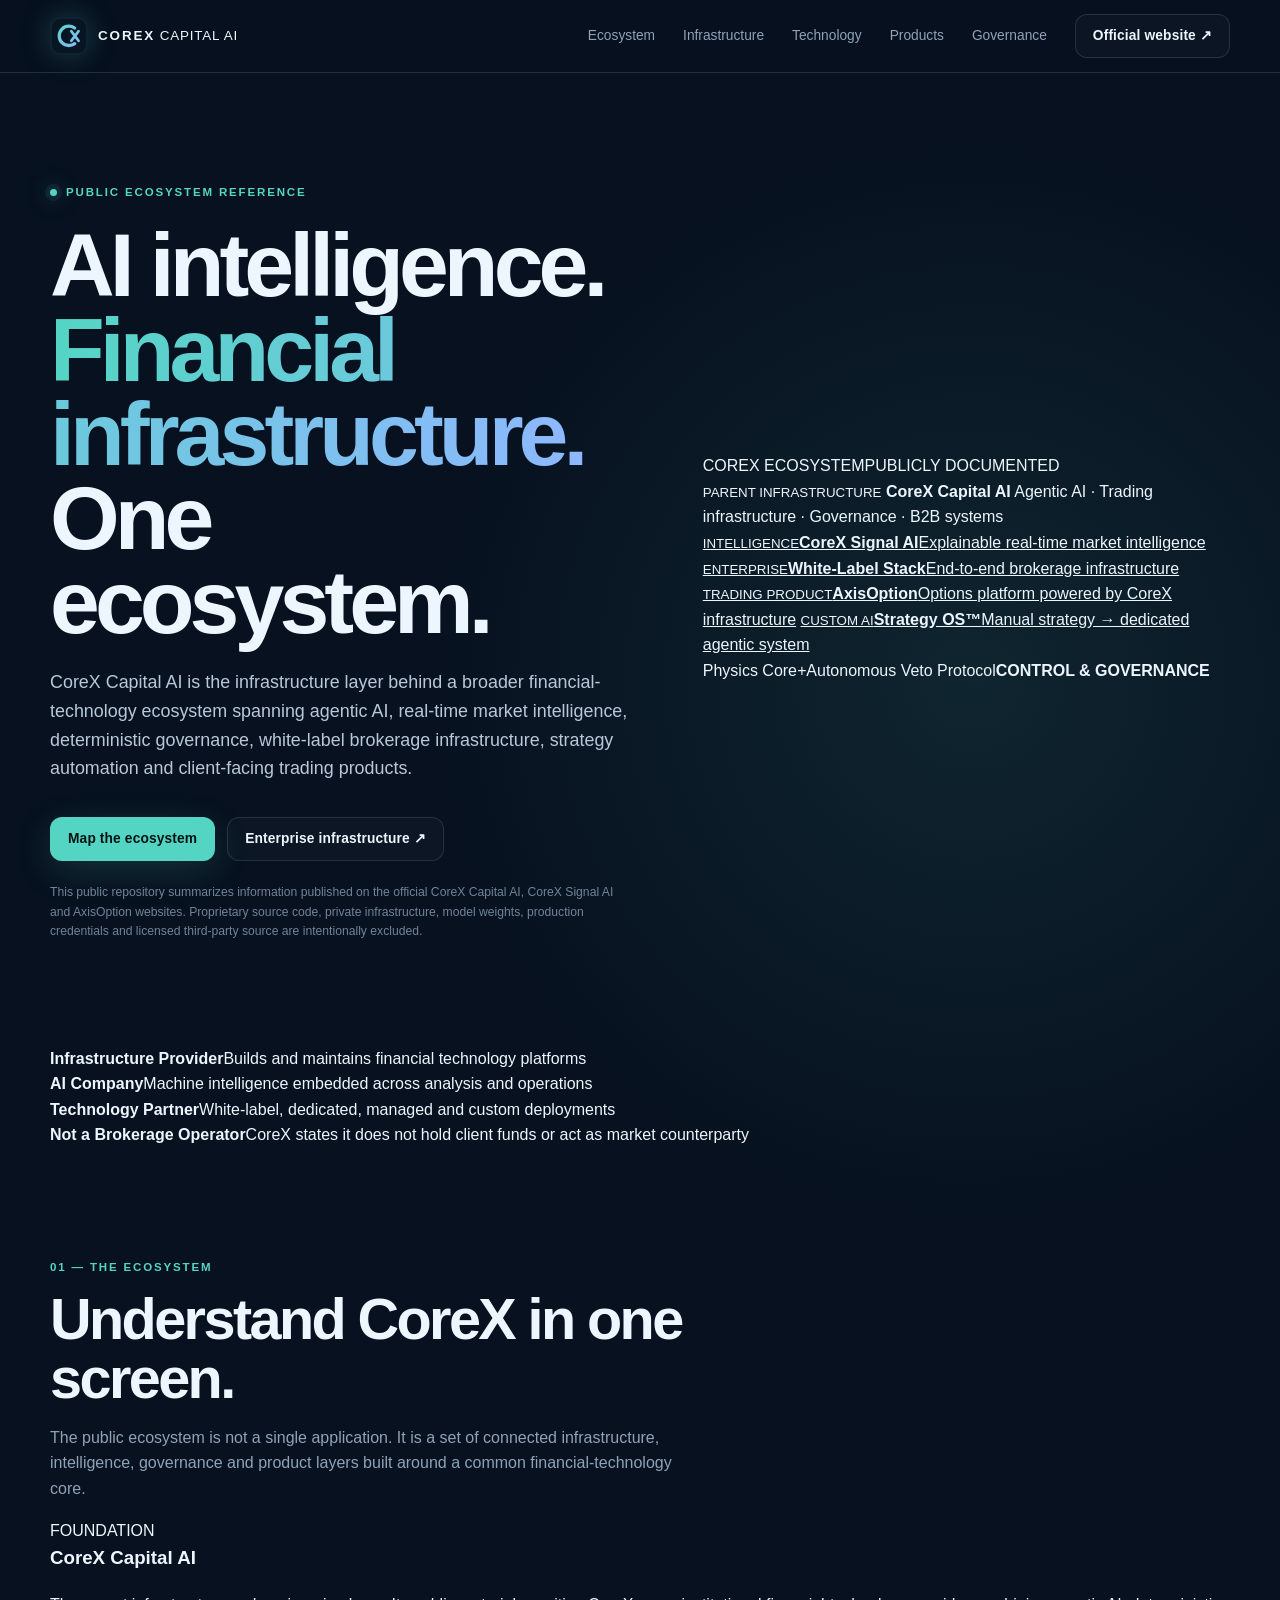
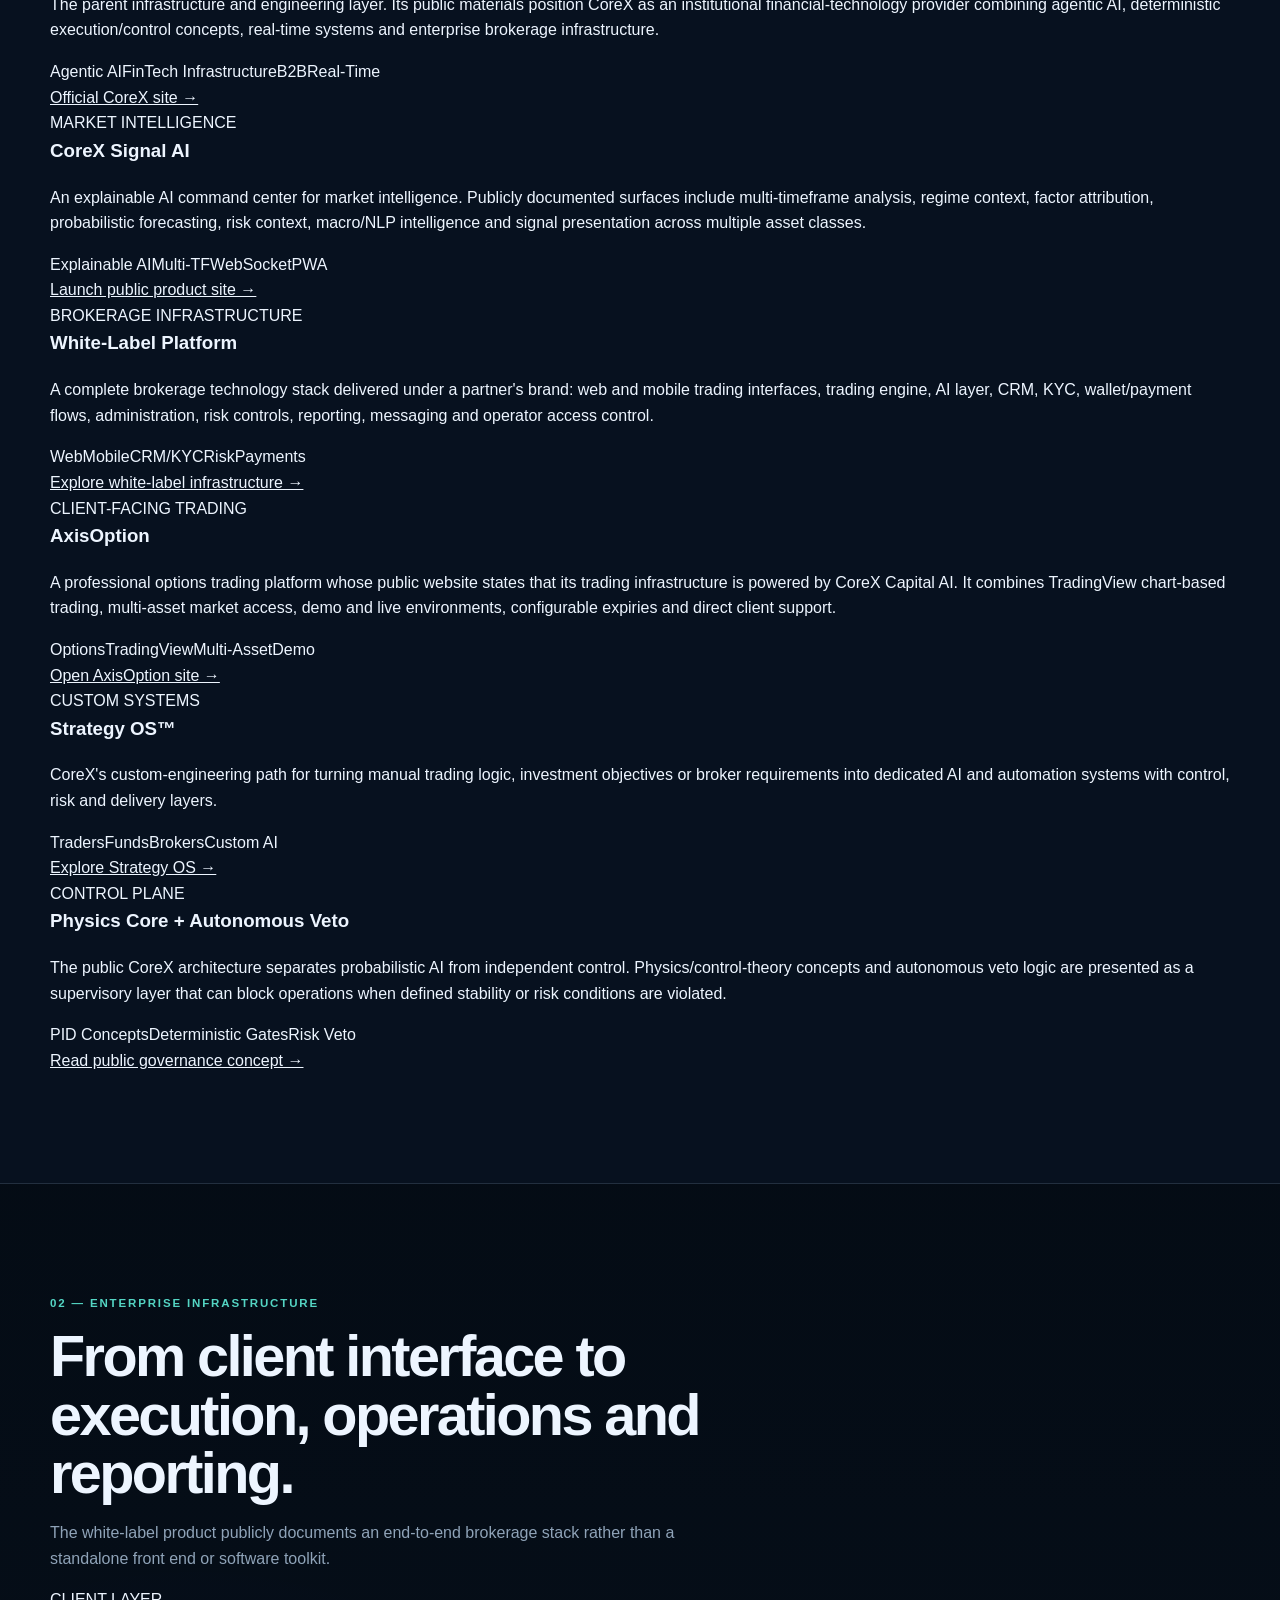
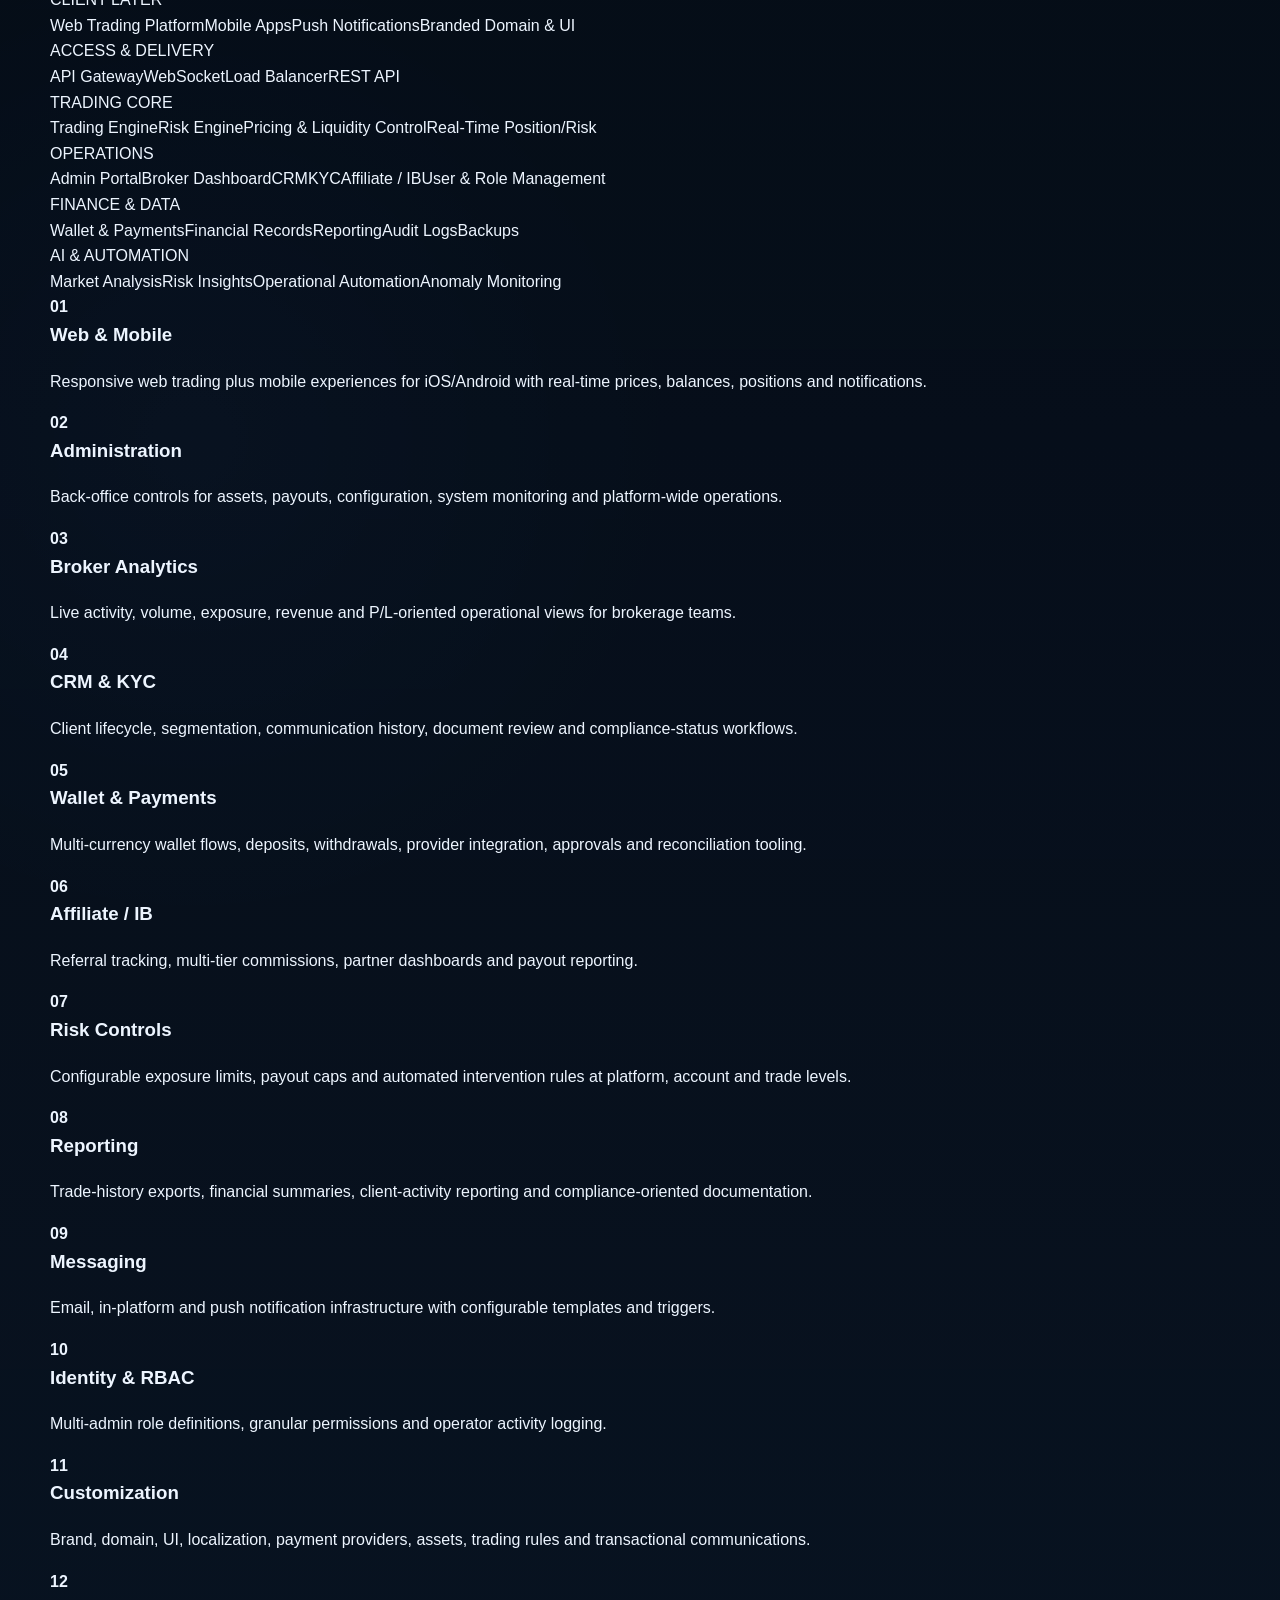
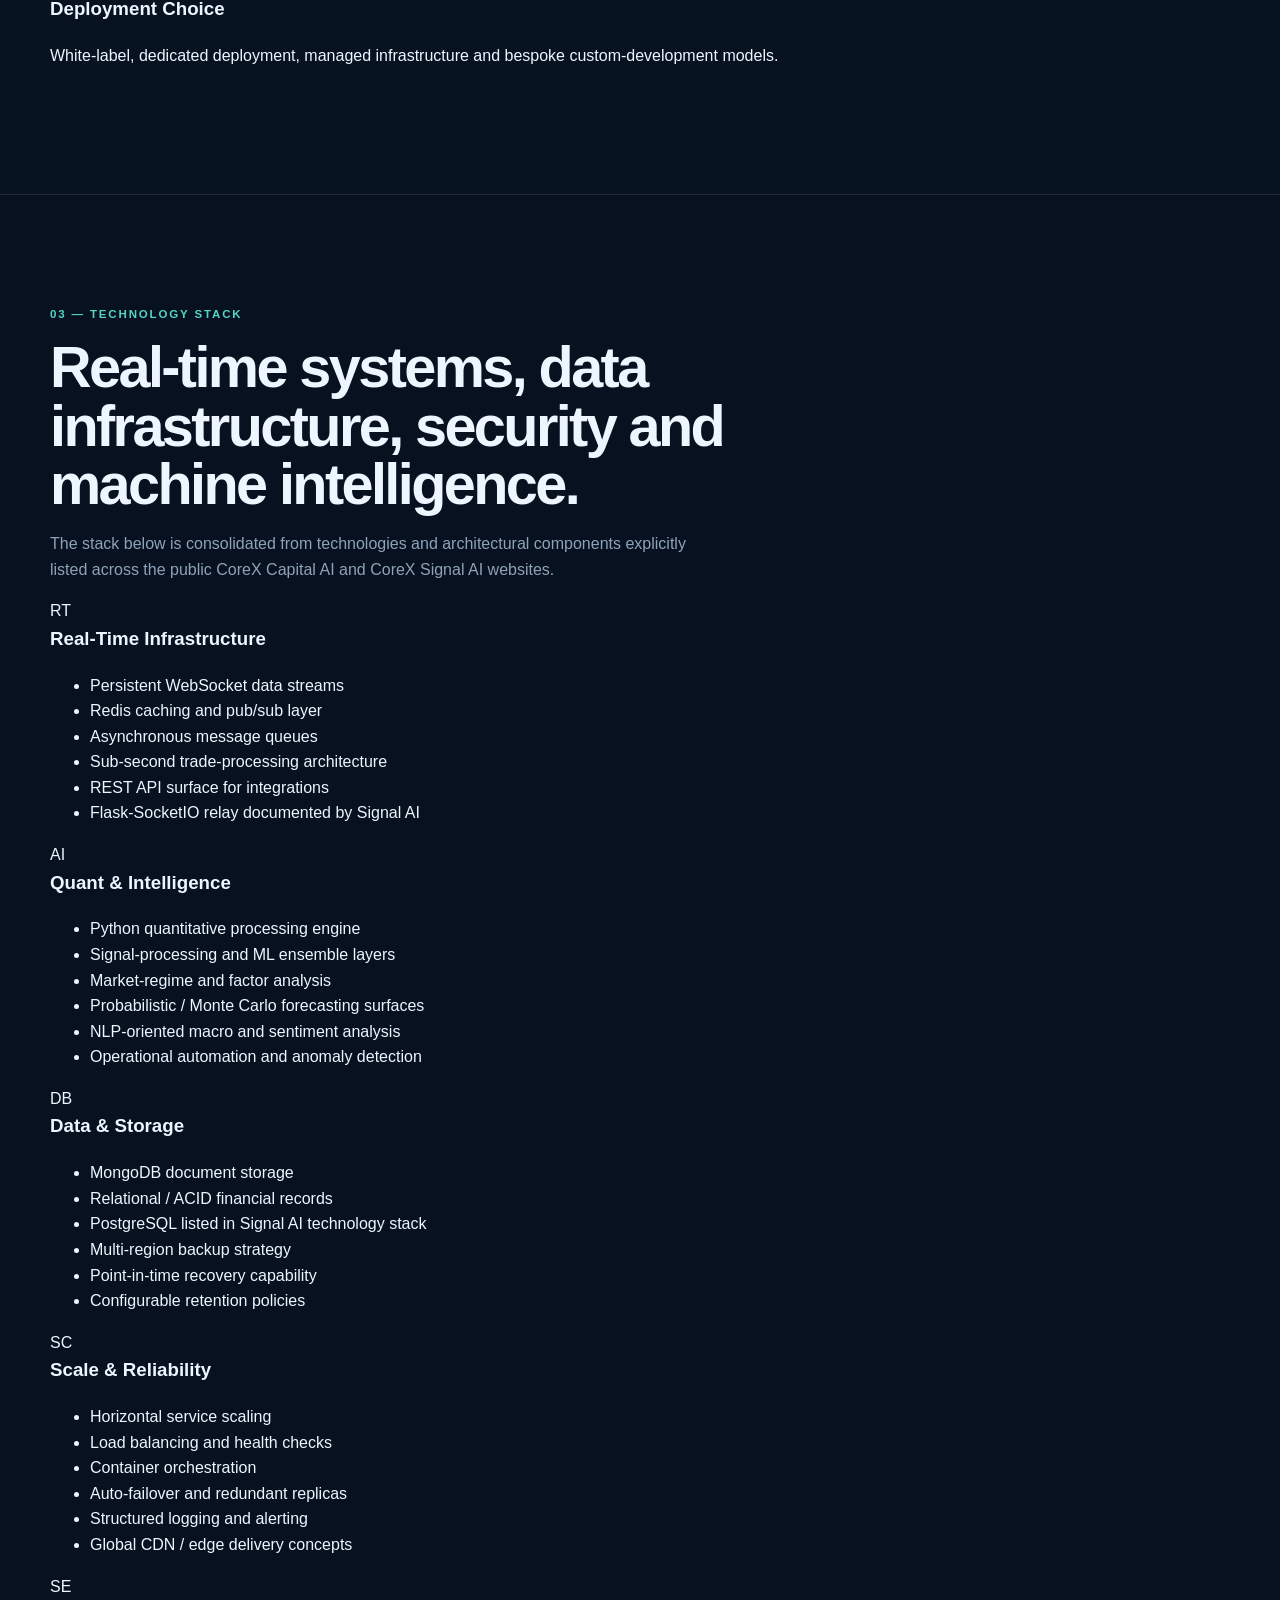
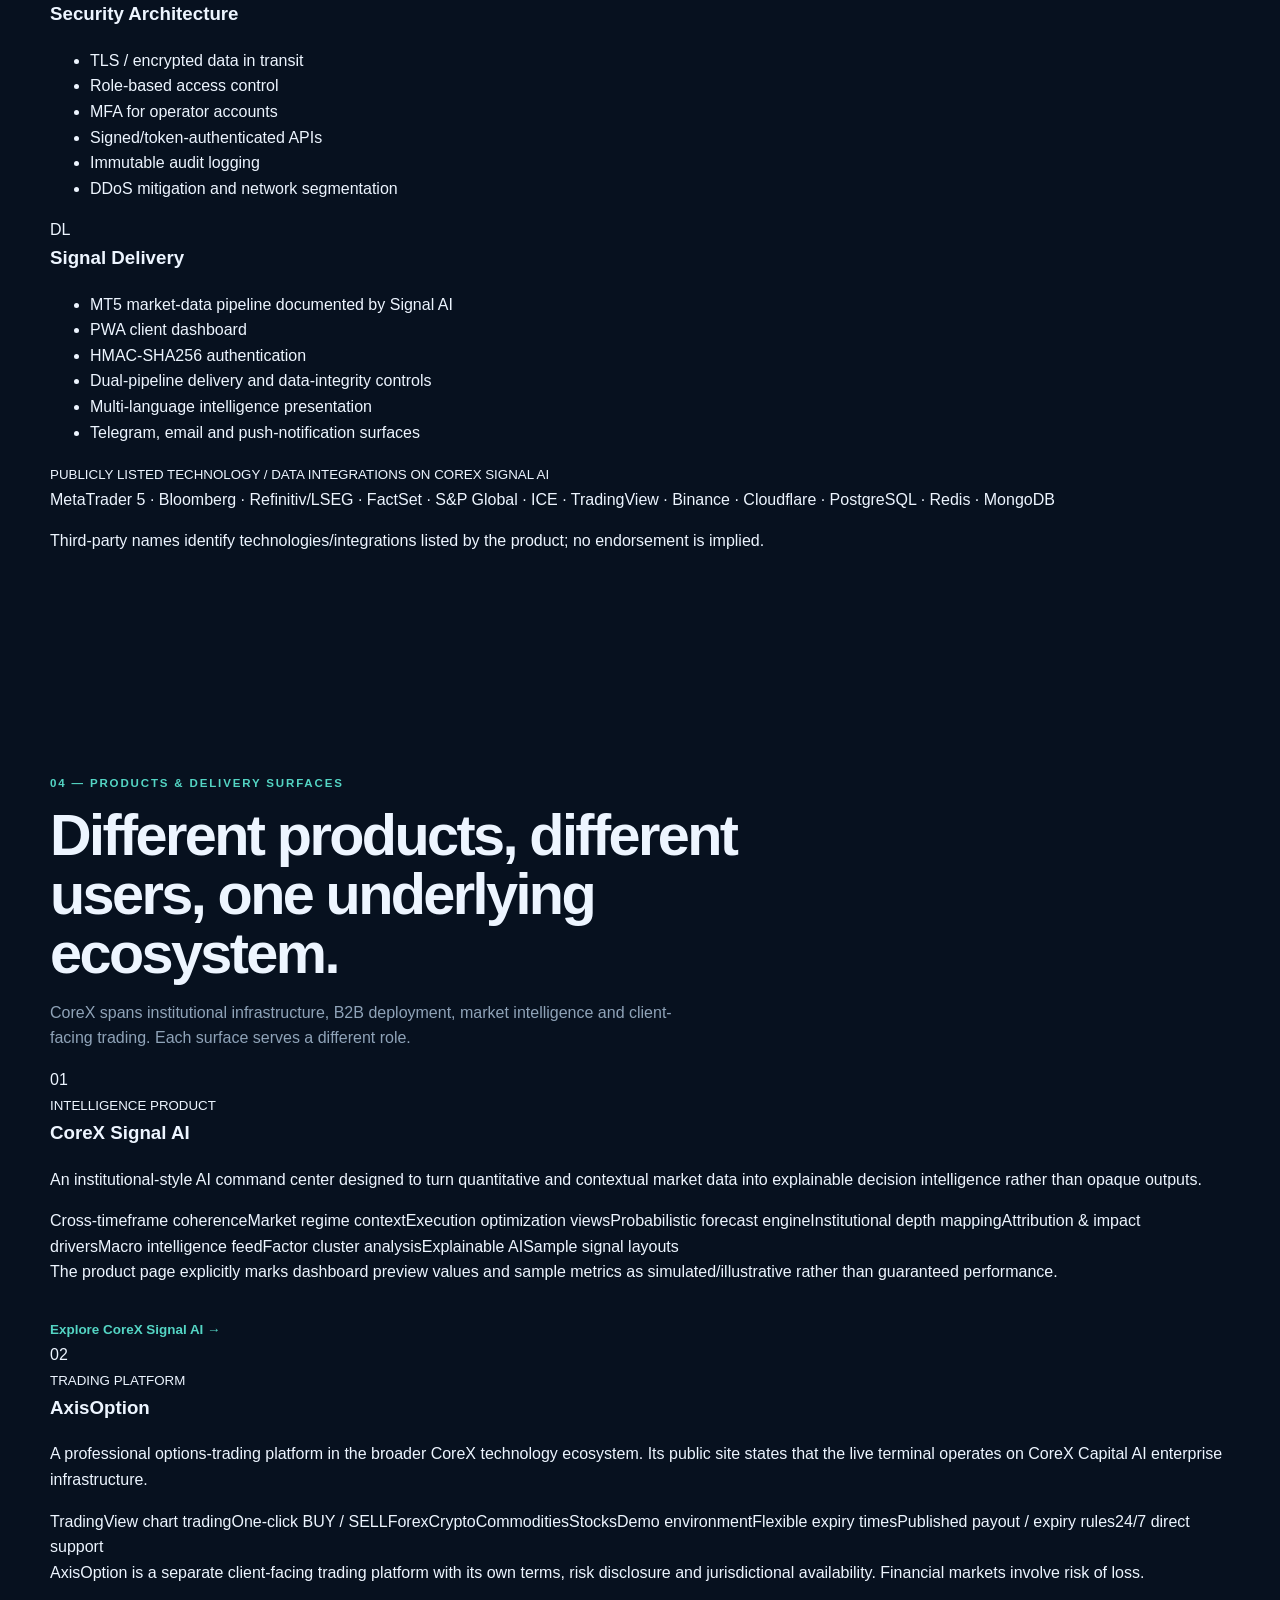
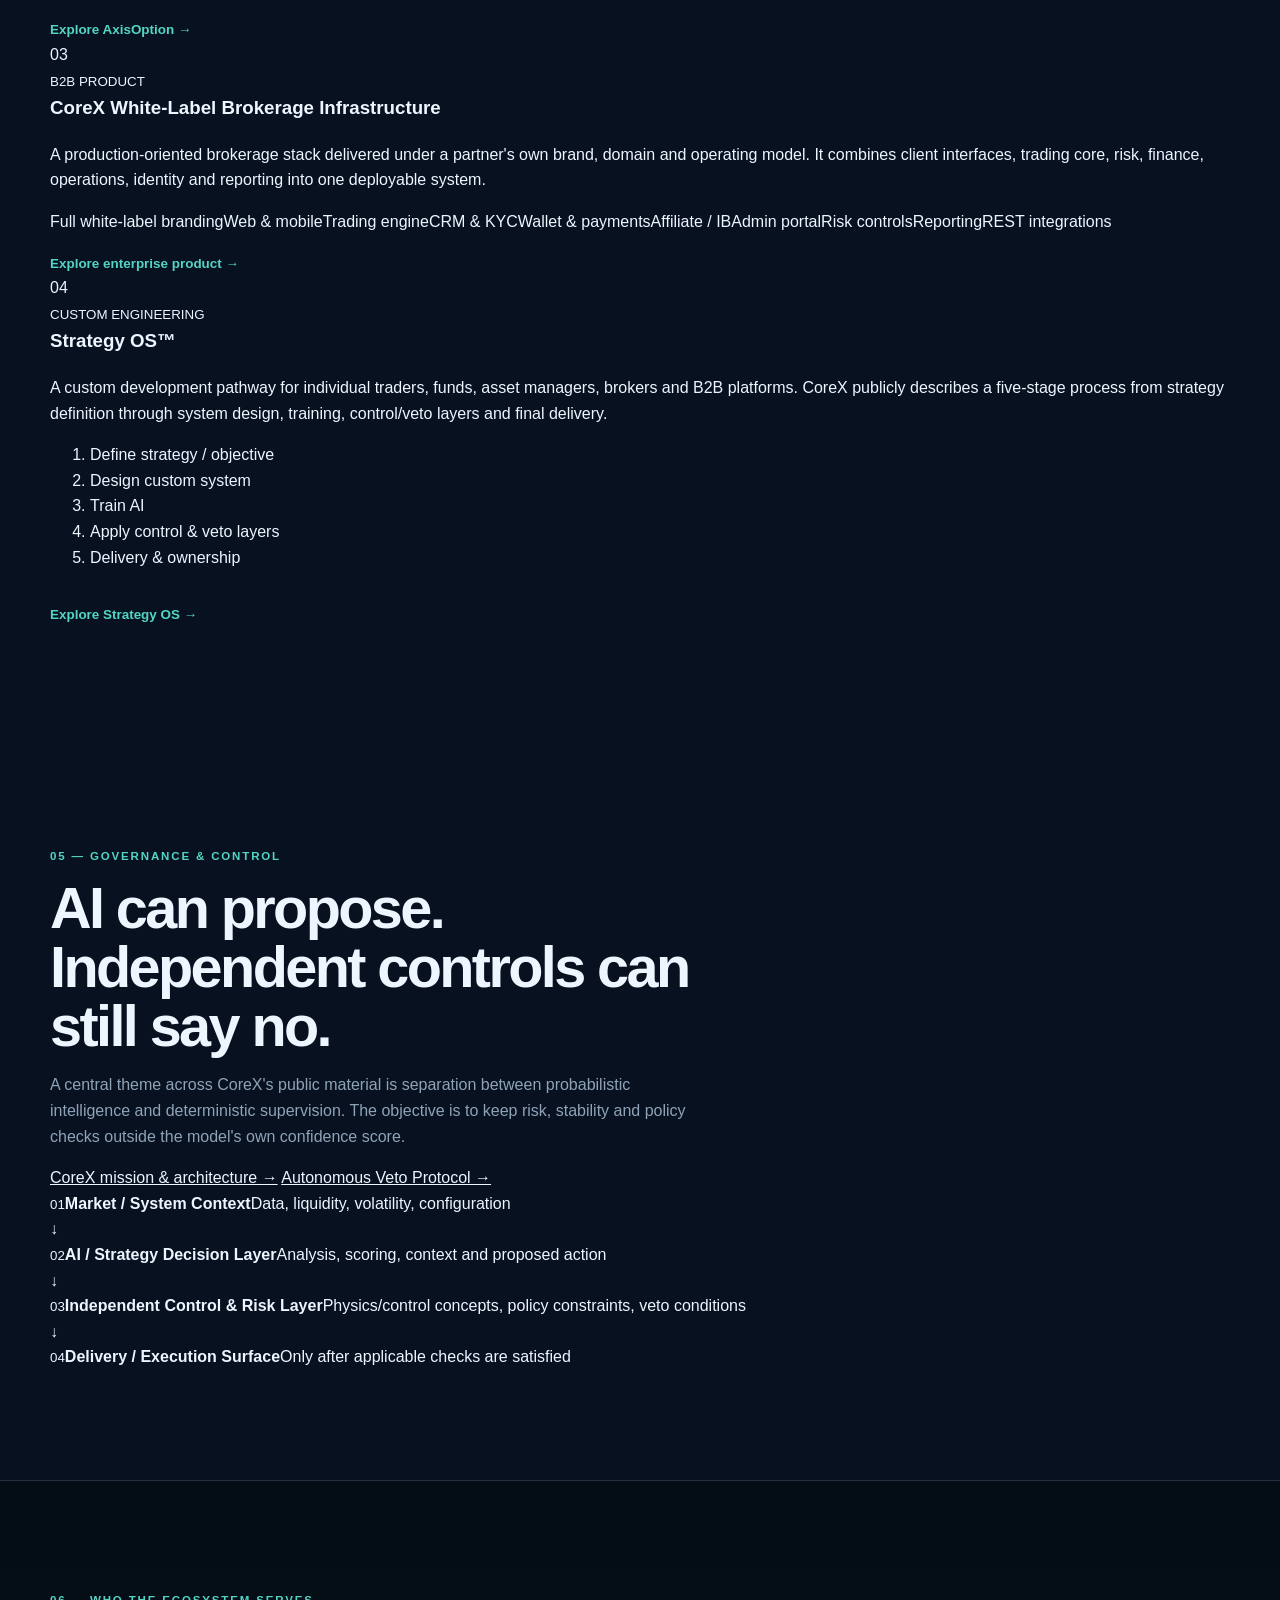
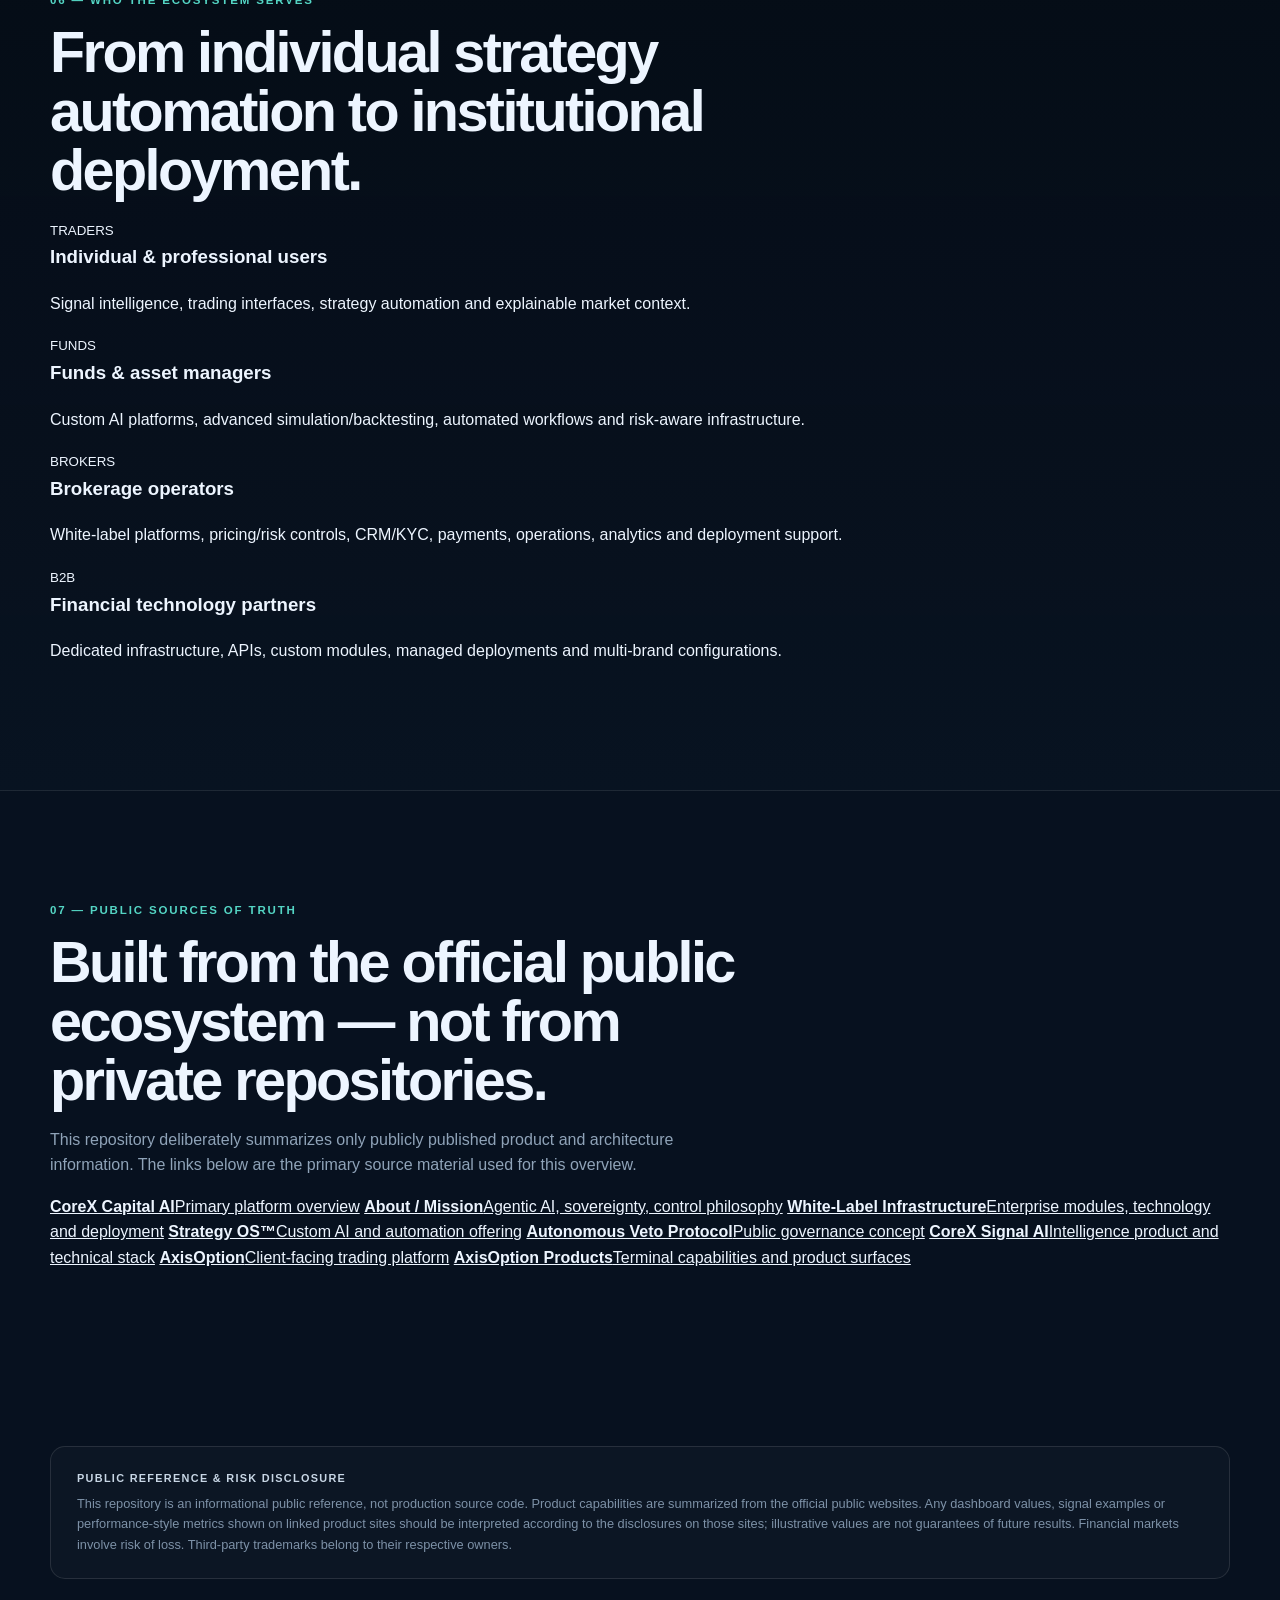
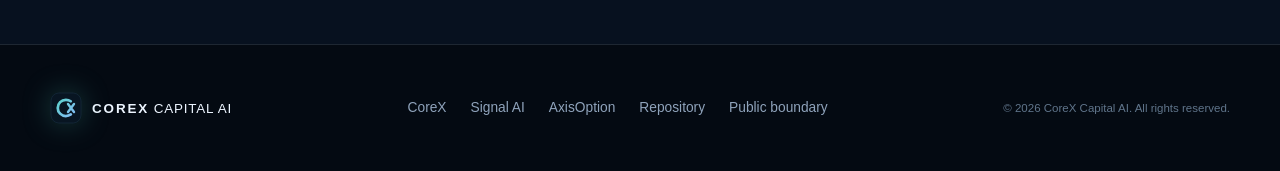
==== commit 21a8d4b7: "Rebuild homepage around the verified public CoreX ecosystem" ====
--- a/site/index.html
+++ b/site/index.html
@@ -3,10 +3,10 @@
 <head>
   <meta charset="utf-8" />
   <meta name="viewport" content="width=device-width, initial-scale=1" />
-  <meta name="description" content="CoreX Capital AI public reference architecture — agentic intelligence with deterministic governance." />
-  <meta name="theme-color" content="#07111f" />
+  <meta name="description" content="CoreX Capital AI public ecosystem overview: institutional AI infrastructure, white-label brokerage technology, CoreX Signal AI, AxisOption, Strategy OS and deterministic governance." />
+  <meta name="theme-color" content="#06101c" />
   <meta name="robots" content="index,follow" />
-  <title>CoreX Capital AI — Public Reference</title>
+  <title>CoreX Capital AI — Institutional AI & Financial Infrastructure</title>
   <link rel="icon" href="assets/corex-mark.svg" type="image/svg+xml" />
   <link rel="stylesheet" href="styles.css" />
 </head>
@@ -15,15 +15,16 @@
 
   <header class="site-header" id="top">
     <div class="shell nav-wrap">
-      <a class="brand" href="#top" aria-label="CoreX Capital AI home">
-        <img src="assets/corex-mark.svg" alt="" width="36" height="36" />
+      <a class="brand" href="#top" aria-label="CoreX Capital AI public ecosystem overview">
+        <img src="assets/corex-mark.svg" alt="" width="38" height="38" />
         <span><strong>COREX</strong> CAPITAL AI</span>
       </a>
       <nav aria-label="Primary navigation">
-        <a href="#platform">Platform</a>
-        <a href="#architecture">Architecture</a>
+        <a href="#ecosystem">Ecosystem</a>
+        <a href="#infrastructure">Infrastructure</a>
+        <a href="#technology">Technology</a>
+        <a href="#products">Products</a>
         <a href="#governance">Governance</a>
-        <a href="#developers">Developers</a>
       </nav>
       <a class="button button-ghost" href="https://corexcapitalai.com/" target="_blank" rel="noreferrer">Official website ↗</a>
     </div>
@@ -32,153 +33,355 @@
   <main id="main">
     <section class="hero shell">
       <div class="hero-copy">
-        <div class="eyebrow"><span class="pulse" aria-hidden="true"></span> PUBLIC REFERENCE EDITION</div>
-        <h1>Agentic intelligence.<br /><span>Deterministic control.</span></h1>
-        <p class="hero-lead">A public-safe view of CoreX Capital AI: AI-assisted market intelligence governed by explicit policy, risk and explainability layers.</p>
+        <div class="eyebrow"><span class="pulse" aria-hidden="true"></span> PUBLIC ECOSYSTEM REFERENCE</div>
+        <h1>AI intelligence.<br /><span>Financial infrastructure.</span><br />One ecosystem.</h1>
+        <p class="hero-lead">CoreX Capital AI is the infrastructure layer behind a broader financial-technology ecosystem spanning agentic AI, real-time market intelligence, deterministic governance, white-label brokerage infrastructure, strategy automation and client-facing trading products.</p>
         <div class="hero-actions">
-          <a class="button button-primary" href="#architecture">Explore architecture</a>
-          <a class="button button-secondary" href="https://corexsignalai.com/" target="_blank" rel="noreferrer">Open live ecosystem ↗</a>
-        </div>
-        <p class="fine-print">No proprietary engine, model weights, private infrastructure, execution code or licensed charting source is included here.</p>
-      </div>
-
-      <div class="hero-panel" aria-label="Illustrative decision telemetry">
-        <div class="panel-topline">
-          <span>DECISION TRACE</span>
-          <span class="status-dot"><i></i> SYNTHETIC</span>
-        </div>
-        <div class="trace-id">cx-public-7F2A91</div>
-        <div class="decision-grid">
-          <div><small>PROPOSAL</small><strong id="proposalValue">BUY</strong></div>
-          <div><small>CONFIDENCE</small><strong id="confidenceValue">74%</strong></div>
-          <div><small>GOVERNANCE</small><strong class="good" id="governanceValue">CLEARED</strong></div>
-          <div><small>RISK</small><strong id="riskValue">LOW</strong></div>
-        </div>
-        <div class="reason-box">
-          <span>EXPLANATION</span>
-          <p id="reasonText">Illustrative proposal passed all public-facing policy checks. No production execution is performed.</p>
-        </div>
-        <button class="mini-button" id="simulateButton" type="button">Simulate another decision</button>
-      </div>
-    </section>
-
-    <section class="metrics-strip" aria-label="Reference characteristics">
-      <div class="shell metric-grid">
-        <div><strong>4</strong><span>Separated system boundaries</span></div>
-        <div><strong>0</strong><span>Production secrets included</span></div>
-        <div><strong>Read-only</strong><span>Illustrative public API</span></div>
-        <div><strong>Deterministic</strong><span>Governance after inference</span></div>
-      </div>
-    </section>
-
-    <section class="section shell" id="platform">
-      <div class="section-heading">
-        <div class="eyebrow">PLATFORM MODEL</div>
-        <h2>Four public pillars. One controlled decision path.</h2>
-        <p>The public repository explains roles and interfaces while preserving the implementation boundary.</p>
-      </div>
-      <div class="card-grid four">
-        <article class="feature-card">
-          <span class="card-index">01</span>
-          <h3>Physics Core</h3>
-          <p>Deterministic control concepts that sit outside probabilistic model confidence.</p>
-          <span class="tag">CONTROL LAYER</span>
-        </article>
-        <article class="feature-card">
-          <span class="card-index">02</span>
+          <a class="button button-primary" href="#ecosystem">Map the ecosystem</a>
+          <a class="button button-secondary" href="https://corexcapitalai.com/white-label.html" target="_blank" rel="noreferrer">Enterprise infrastructure ↗</a>
+        </div>
+        <p class="fine-print">This public repository summarizes information published on the official CoreX Capital AI, CoreX Signal AI and AxisOption websites. Proprietary source code, private infrastructure, model weights, production credentials and licensed third-party source are intentionally excluded.</p>
+      </div>
+
+      <aside class="ecosystem-console" aria-label="CoreX ecosystem map">
+        <div class="console-head"><span>COREX ECOSYSTEM</span><span class="verified">PUBLICLY DOCUMENTED</span></div>
+        <div class="core-node">
+          <small>PARENT INFRASTRUCTURE</small>
+          <strong>CoreX Capital AI</strong>
+          <span>Agentic AI · Trading infrastructure · Governance · B2B systems</span>
+        </div>
+        <div class="ecosystem-lines" aria-hidden="true"></div>
+        <div class="console-grid">
+          <a href="https://corexsignalai.com/" target="_blank" rel="noreferrer"><small>INTELLIGENCE</small><strong>CoreX Signal AI</strong><span>Explainable real-time market intelligence</span></a>
+          <a href="https://corexcapitalai.com/white-label.html" target="_blank" rel="noreferrer"><small>ENTERPRISE</small><strong>White-Label Stack</strong><span>End-to-end brokerage infrastructure</span></a>
+          <a href="https://axisoption.com/" target="_blank" rel="noreferrer"><small>TRADING PRODUCT</small><strong>AxisOption</strong><span>Options platform powered by CoreX infrastructure</span></a>
+          <a href="https://corexcapitalai.com/strategy.html" target="_blank" rel="noreferrer"><small>CUSTOM AI</small><strong>Strategy OS™</strong><span>Manual strategy → dedicated agentic system</span></a>
+        </div>
+        <div class="governance-rail"><span>Physics Core</span><i>+</i><span>Autonomous Veto Protocol</span><b>CONTROL & GOVERNANCE</b></div>
+      </aside>
+    </section>
+
+    <section class="identity-strip" aria-label="CoreX identity">
+      <div class="shell identity-grid">
+        <div><strong>Infrastructure Provider</strong><span>Builds and maintains financial technology platforms</span></div>
+        <div><strong>AI Company</strong><span>Machine intelligence embedded across analysis and operations</span></div>
+        <div><strong>Technology Partner</strong><span>White-label, dedicated, managed and custom deployments</span></div>
+        <div><strong>Not a Brokerage Operator</strong><span>CoreX states it does not hold client funds or act as market counterparty</span></div>
+      </div>
+    </section>
+
+    <section class="section shell" id="ecosystem">
+      <div class="section-heading wide-heading">
+        <div class="eyebrow">01 — THE ECOSYSTEM</div>
+        <h2>Understand CoreX in one screen.</h2>
+        <p>The public ecosystem is not a single application. It is a set of connected infrastructure, intelligence, governance and product layers built around a common financial-technology core.</p>
+      </div>
+
+      <div class="ecosystem-cards">
+        <article class="ecosystem-card flagship">
+          <div class="card-kicker">FOUNDATION</div>
+          <h3>CoreX Capital AI</h3>
+          <p>The parent infrastructure and engineering layer. Its public materials position CoreX as an institutional financial-technology provider combining agentic AI, deterministic execution/control concepts, real-time systems and enterprise brokerage infrastructure.</p>
+          <div class="chip-row"><span>Agentic AI</span><span>FinTech Infrastructure</span><span>B2B</span><span>Real-Time</span></div>
+          <a href="https://corexcapitalai.com/" target="_blank" rel="noreferrer">Official CoreX site →</a>
+        </article>
+
+        <article class="ecosystem-card">
+          <div class="card-kicker">MARKET INTELLIGENCE</div>
           <h3>CoreX Signal AI</h3>
-          <p>Explainable intelligence surfaces with context, confidence and reason codes.</p>
-          <span class="tag">INTELLIGENCE</span>
-        </article>
-        <article class="feature-card">
-          <span class="card-index">03</span>
+          <p>An explainable AI command center for market intelligence. Publicly documented surfaces include multi-timeframe analysis, regime context, factor attribution, probabilistic forecasting, risk context, macro/NLP intelligence and signal presentation across multiple asset classes.</p>
+          <div class="chip-row"><span>Explainable AI</span><span>Multi-TF</span><span>WebSocket</span><span>PWA</span></div>
+          <a href="https://corexsignalai.com/" target="_blank" rel="noreferrer">Launch public product site →</a>
+        </article>
+
+        <article class="ecosystem-card">
+          <div class="card-kicker">BROKERAGE INFRASTRUCTURE</div>
+          <h3>White-Label Platform</h3>
+          <p>A complete brokerage technology stack delivered under a partner's brand: web and mobile trading interfaces, trading engine, AI layer, CRM, KYC, wallet/payment flows, administration, risk controls, reporting, messaging and operator access control.</p>
+          <div class="chip-row"><span>Web</span><span>Mobile</span><span>CRM/KYC</span><span>Risk</span><span>Payments</span></div>
+          <a href="https://corexcapitalai.com/white-label.html" target="_blank" rel="noreferrer">Explore white-label infrastructure →</a>
+        </article>
+
+        <article class="ecosystem-card">
+          <div class="card-kicker">CLIENT-FACING TRADING</div>
+          <h3>AxisOption</h3>
+          <p>A professional options trading platform whose public website states that its trading infrastructure is powered by CoreX Capital AI. It combines TradingView chart-based trading, multi-asset market access, demo and live environments, configurable expiries and direct client support.</p>
+          <div class="chip-row"><span>Options</span><span>TradingView</span><span>Multi-Asset</span><span>Demo</span></div>
+          <a href="https://axisoption.com/" target="_blank" rel="noreferrer">Open AxisOption site →</a>
+        </article>
+
+        <article class="ecosystem-card">
+          <div class="card-kicker">CUSTOM SYSTEMS</div>
           <h3>Strategy OS™</h3>
-          <p>A structured orchestration concept for strategy intent, checks and observable outputs.</p>
-          <span class="tag">ORCHESTRATION</span>
-        </article>
-        <article class="feature-card">
-          <span class="card-index">04</span>
-          <h3>Autonomous Veto</h3>
-          <p>A guardrail pattern that can hold or veto an AI proposal when deterministic rules fail.</p>
-          <span class="tag">GOVERNANCE</span>
-        </article>
-      </div>
-    </section>
-
-    <section class="section section-dark" id="architecture">
+          <p>CoreX's custom-engineering path for turning manual trading logic, investment objectives or broker requirements into dedicated AI and automation systems with control, risk and delivery layers.</p>
+          <div class="chip-row"><span>Traders</span><span>Funds</span><span>Brokers</span><span>Custom AI</span></div>
+          <a href="https://corexcapitalai.com/strategy.html" target="_blank" rel="noreferrer">Explore Strategy OS →</a>
+        </article>
+
+        <article class="ecosystem-card">
+          <div class="card-kicker">CONTROL PLANE</div>
+          <h3>Physics Core + Autonomous Veto</h3>
+          <p>The public CoreX architecture separates probabilistic AI from independent control. Physics/control-theory concepts and autonomous veto logic are presented as a supervisory layer that can block operations when defined stability or risk conditions are violated.</p>
+          <div class="chip-row"><span>PID Concepts</span><span>Deterministic Gates</span><span>Risk Veto</span></div>
+          <a href="https://corexcapitalai.com/veto-protocol.html" target="_blank" rel="noreferrer">Read public governance concept →</a>
+        </article>
+      </div>
+    </section>
+
+    <section class="section section-dark" id="infrastructure">
       <div class="shell">
+        <div class="section-heading wide-heading">
+          <div class="eyebrow">02 — ENTERPRISE INFRASTRUCTURE</div>
+          <h2>From client interface to execution, operations and reporting.</h2>
+          <p>The white-label product publicly documents an end-to-end brokerage stack rather than a standalone front end or software toolkit.</p>
+        </div>
+
+        <div class="layer-map">
+          <div class="layer-label">CLIENT LAYER</div>
+          <div class="layer-items"><span>Web Trading Platform</span><span>Mobile Apps</span><span>Push Notifications</span><span>Branded Domain & UI</span></div>
+          <div class="layer-label">ACCESS & DELIVERY</div>
+          <div class="layer-items"><span>API Gateway</span><span>WebSocket</span><span>Load Balancer</span><span>REST API</span></div>
+          <div class="layer-label">TRADING CORE</div>
+          <div class="layer-items"><span>Trading Engine</span><span>Risk Engine</span><span>Pricing & Liquidity Control</span><span>Real-Time Position/Risk</span></div>
+          <div class="layer-label">OPERATIONS</div>
+          <div class="layer-items"><span>Admin Portal</span><span>Broker Dashboard</span><span>CRM</span><span>KYC</span><span>Affiliate / IB</span><span>User & Role Management</span></div>
+          <div class="layer-label">FINANCE & DATA</div>
+          <div class="layer-items"><span>Wallet & Payments</span><span>Financial Records</span><span>Reporting</span><span>Audit Logs</span><span>Backups</span></div>
+          <div class="layer-label">AI & AUTOMATION</div>
+          <div class="layer-items"><span>Market Analysis</span><span>Risk Insights</span><span>Operational Automation</span><span>Anomaly Monitoring</span></div>
+        </div>
+
+        <div class="module-grid">
+          <article><b>01</b><h3>Web & Mobile</h3><p>Responsive web trading plus mobile experiences for iOS/Android with real-time prices, balances, positions and notifications.</p></article>
+          <article><b>02</b><h3>Administration</h3><p>Back-office controls for assets, payouts, configuration, system monitoring and platform-wide operations.</p></article>
+          <article><b>03</b><h3>Broker Analytics</h3><p>Live activity, volume, exposure, revenue and P/L-oriented operational views for brokerage teams.</p></article>
+          <article><b>04</b><h3>CRM & KYC</h3><p>Client lifecycle, segmentation, communication history, document review and compliance-status workflows.</p></article>
+          <article><b>05</b><h3>Wallet & Payments</h3><p>Multi-currency wallet flows, deposits, withdrawals, provider integration, approvals and reconciliation tooling.</p></article>
+          <article><b>06</b><h3>Affiliate / IB</h3><p>Referral tracking, multi-tier commissions, partner dashboards and payout reporting.</p></article>
+          <article><b>07</b><h3>Risk Controls</h3><p>Configurable exposure limits, payout caps and automated intervention rules at platform, account and trade levels.</p></article>
+          <article><b>08</b><h3>Reporting</h3><p>Trade-history exports, financial summaries, client-activity reporting and compliance-oriented documentation.</p></article>
+          <article><b>09</b><h3>Messaging</h3><p>Email, in-platform and push notification infrastructure with configurable templates and triggers.</p></article>
+          <article><b>10</b><h3>Identity & RBAC</h3><p>Multi-admin role definitions, granular permissions and operator activity logging.</p></article>
+          <article><b>11</b><h3>Customization</h3><p>Brand, domain, UI, localization, payment providers, assets, trading rules and transactional communications.</p></article>
+          <article><b>12</b><h3>Deployment Choice</h3><p>White-label, dedicated deployment, managed infrastructure and bespoke custom-development models.</p></article>
+        </div>
+      </div>
+    </section>
+
+    <section class="section shell" id="technology">
+      <div class="section-heading wide-heading">
+        <div class="eyebrow">03 — TECHNOLOGY STACK</div>
+        <h2>Real-time systems, data infrastructure, security and machine intelligence.</h2>
+        <p>The stack below is consolidated from technologies and architectural components explicitly listed across the public CoreX Capital AI and CoreX Signal AI websites.</p>
+      </div>
+
+      <div class="tech-columns">
+        <article>
+          <div class="tech-icon">RT</div>
+          <h3>Real-Time Infrastructure</h3>
+          <ul>
+            <li>Persistent WebSocket data streams</li>
+            <li>Redis caching and pub/sub layer</li>
+            <li>Asynchronous message queues</li>
+            <li>Sub-second trade-processing architecture</li>
+            <li>REST API surface for integrations</li>
+            <li>Flask-SocketIO relay documented by Signal AI</li>
+          </ul>
+        </article>
+        <article>
+          <div class="tech-icon">AI</div>
+          <h3>Quant & Intelligence</h3>
+          <ul>
+            <li>Python quantitative processing engine</li>
+            <li>Signal-processing and ML ensemble layers</li>
+            <li>Market-regime and factor analysis</li>
+            <li>Probabilistic / Monte Carlo forecasting surfaces</li>
+            <li>NLP-oriented macro and sentiment analysis</li>
+            <li>Operational automation and anomaly detection</li>
+          </ul>
+        </article>
+        <article>
+          <div class="tech-icon">DB</div>
+          <h3>Data & Storage</h3>
+          <ul>
+            <li>MongoDB document storage</li>
+            <li>Relational / ACID financial records</li>
+            <li>PostgreSQL listed in Signal AI technology stack</li>
+            <li>Multi-region backup strategy</li>
+            <li>Point-in-time recovery capability</li>
+            <li>Configurable retention policies</li>
+          </ul>
+        </article>
+        <article>
+          <div class="tech-icon">SC</div>
+          <h3>Scale & Reliability</h3>
+          <ul>
+            <li>Horizontal service scaling</li>
+            <li>Load balancing and health checks</li>
+            <li>Container orchestration</li>
+            <li>Auto-failover and redundant replicas</li>
+            <li>Structured logging and alerting</li>
+            <li>Global CDN / edge delivery concepts</li>
+          </ul>
+        </article>
+        <article>
+          <div class="tech-icon">SE</div>
+          <h3>Security Architecture</h3>
+          <ul>
+            <li>TLS / encrypted data in transit</li>
+            <li>Role-based access control</li>
+            <li>MFA for operator accounts</li>
+            <li>Signed/token-authenticated APIs</li>
+            <li>Immutable audit logging</li>
+            <li>DDoS mitigation and network segmentation</li>
+          </ul>
+        </article>
+        <article>
+          <div class="tech-icon">DL</div>
+          <h3>Signal Delivery</h3>
+          <ul>
+            <li>MT5 market-data pipeline documented by Signal AI</li>
+            <li>PWA client dashboard</li>
+            <li>HMAC-SHA256 authentication</li>
+            <li>Dual-pipeline delivery and data-integrity controls</li>
+            <li>Multi-language intelligence presentation</li>
+            <li>Telegram, email and push-notification surfaces</li>
+          </ul>
+        </article>
+      </div>
+
+      <div class="integration-band">
+        <div>
+          <small>PUBLICLY LISTED TECHNOLOGY / DATA INTEGRATIONS ON COREX SIGNAL AI</small>
+          <p>MetaTrader 5 · Bloomberg · Refinitiv/LSEG · FactSet · S&amp;P Global · ICE · TradingView · Binance · Cloudflare · PostgreSQL · Redis · MongoDB</p>
+        </div>
+        <span>Third-party names identify technologies/integrations listed by the product; no endorsement is implied.</span>
+      </div>
+    </section>
+
+    <section class="section section-products" id="products">
+      <div class="shell">
+        <div class="section-heading wide-heading">
+          <div class="eyebrow">04 — PRODUCTS & DELIVERY SURFACES</div>
+          <h2>Different products, different users, one underlying ecosystem.</h2>
+          <p>CoreX spans institutional infrastructure, B2B deployment, market intelligence and client-facing trading. Each surface serves a different role.</p>
+        </div>
+
+        <div class="product-showcase">
+          <article class="product-panel signal-panel">
+            <div class="product-num">01</div>
+            <div class="product-copy">
+              <small>INTELLIGENCE PRODUCT</small>
+              <h3>CoreX Signal AI</h3>
+              <p>An institutional-style AI command center designed to turn quantitative and contextual market data into explainable decision intelligence rather than opaque outputs.</p>
+              <div class="feature-list">
+                <span>Cross-timeframe coherence</span><span>Market regime context</span><span>Execution optimization views</span><span>Probabilistic forecast engine</span><span>Institutional depth mapping</span><span>Attribution & impact drivers</span><span>Macro intelligence feed</span><span>Factor cluster analysis</span><span>Explainable AI</span><span>Sample signal layouts</span>
+              </div>
+              <p class="product-note">The product page explicitly marks dashboard preview values and sample metrics as simulated/illustrative rather than guaranteed performance.</p>
+              <a class="text-link" href="https://corexsignalai.com/" target="_blank" rel="noreferrer">Explore CoreX Signal AI →</a>
+            </div>
+          </article>
+
+          <article class="product-panel axis-panel">
+            <div class="product-num">02</div>
+            <div class="product-copy">
+              <small>TRADING PLATFORM</small>
+              <h3>AxisOption</h3>
+              <p>A professional options-trading platform in the broader CoreX technology ecosystem. Its public site states that the live terminal operates on CoreX Capital AI enterprise infrastructure.</p>
+              <div class="feature-list">
+                <span>TradingView chart trading</span><span>One-click BUY / SELL</span><span>Forex</span><span>Crypto</span><span>Commodities</span><span>Stocks</span><span>Demo environment</span><span>Flexible expiry times</span><span>Published payout / expiry rules</span><span>24/7 direct support</span>
+              </div>
+              <p class="product-note">AxisOption is a separate client-facing trading platform with its own terms, risk disclosure and jurisdictional availability. Financial markets involve risk of loss.</p>
+              <a class="text-link" href="https://axisoption.com/" target="_blank" rel="noreferrer">Explore AxisOption →</a>
+            </div>
+          </article>
+
+          <article class="product-panel wl-panel">
+            <div class="product-num">03</div>
+            <div class="product-copy">
+              <small>B2B PRODUCT</small>
+              <h3>CoreX White-Label Brokerage Infrastructure</h3>
+              <p>A production-oriented brokerage stack delivered under a partner's own brand, domain and operating model. It combines client interfaces, trading core, risk, finance, operations, identity and reporting into one deployable system.</p>
+              <div class="feature-list">
+                <span>Full white-label branding</span><span>Web & mobile</span><span>Trading engine</span><span>CRM & KYC</span><span>Wallet & payments</span><span>Affiliate / IB</span><span>Admin portal</span><span>Risk controls</span><span>Reporting</span><span>REST integrations</span>
+              </div>
+              <a class="text-link" href="https://corexcapitalai.com/white-label.html" target="_blank" rel="noreferrer">Explore enterprise product →</a>
+            </div>
+          </article>
+
+          <article class="product-panel strategy-panel">
+            <div class="product-num">04</div>
+            <div class="product-copy">
+              <small>CUSTOM ENGINEERING</small>
+              <h3>Strategy OS™</h3>
+              <p>A custom development pathway for individual traders, funds, asset managers, brokers and B2B platforms. CoreX publicly describes a five-stage process from strategy definition through system design, training, control/veto layers and final delivery.</p>
+              <ol class="process-line"><li>Define strategy / objective</li><li>Design custom system</li><li>Train AI</li><li>Apply control & veto layers</li><li>Delivery & ownership</li></ol>
+              <a class="text-link" href="https://corexcapitalai.com/strategy.html" target="_blank" rel="noreferrer">Explore Strategy OS →</a>
+            </div>
+          </article>
+        </div>
+      </div>
+    </section>
+
+    <section class="section shell" id="governance">
+      <div class="governance-layout">
         <div class="section-heading">
-          <div class="eyebrow">PUBLIC ARCHITECTURE</div>
-          <h2>Probabilistic intelligence never owns the final gate.</h2>
-          <p>The architecture intentionally separates data intake, intelligence, governance and public presentation.</p>
-        </div>
-
-        <div class="architecture-flow" role="img" aria-label="Market data flows through normalization, intelligence, deterministic governance, explainability and public interfaces">
-          <div class="arch-node"><small>BOUNDARY 1</small><strong>Data Intake</strong><span>Validate · Normalize</span></div>
-          <i aria-hidden="true">→</i>
-          <div class="arch-node"><small>BOUNDARY 2</small><strong>AI Intelligence</strong><span>Context · Proposal</span></div>
-          <i aria-hidden="true">→</i>
-          <div class="arch-node accent"><small>BOUNDARY 3</small><strong>Governance</strong><span>Policy · Risk · Veto</span></div>
-          <i aria-hidden="true">→</i>
-          <div class="arch-node"><small>BOUNDARY 4</small><strong>Public Surface</strong><span>Explain · Publish</span></div>
-        </div>
-
-        <div class="principles-grid">
-          <div><span>01</span><h3>Validate first</h3><p>Malformed, stale or untrusted inputs are treated as boundary failures, not silently accepted context.</p></div>
-          <div><span>02</span><h3>Explain the state</h3><p>Decision objects expose sanitized reasons, timestamps, trace IDs and final governance state.</p></div>
-          <div><span>03</span><h3>Separate privilege</h3><p>Public interfaces do not inherit execution, administration or production control-plane privileges.</p></div>
-        </div>
-      </div>
-    </section>
-
-    <section class="section shell" id="governance">
-      <div class="split-layout">
-        <div class="section-heading sticky-copy">
-          <div class="eyebrow">AUTONOMOUS VETO PROTOCOL</div>
-          <h2>Confidence is not authorization.</h2>
-          <p>An AI proposal can be strong and still be held or vetoed. Deterministic controls evaluate the final public state independently.</p>
-          <a class="text-link" href="https://github.com/corexcapitalai/CoreX-Capital-AI/blob/main/docs/ARCHITECTURE.md" target="_blank" rel="noreferrer">Read the architecture document →</a>
-        </div>
-        <div class="gate-stack">
-          <article><b>01</b><div><small>AI OUTPUT</small><h3>Proposal</h3><p>Model or orchestration layer produces a suggestion plus contextual explanation.</p></div><span class="state neutral">PROPOSED</span></article>
-          <article><b>02</b><div><small>DETERMINISTIC</small><h3>Policy gate</h3><p>Checks schema, freshness, entitlement and explicit policy constraints.</p></div><span class="state pass">CHECK</span></article>
-          <article><b>03</b><div><small>DETERMINISTIC</small><h3>Risk gate</h3><p>Evaluates risk constraints separately from model confidence.</p></div><span class="state pass">CHECK</span></article>
-          <article><b>04</b><div><small>FINAL STATE</small><h3>Clear · Hold · Veto</h3><p>Public output carries the final state and sanitized reason codes.</p></div><span class="state final">DECIDE</span></article>
-        </div>
-      </div>
-    </section>
-
-    <section class="section section-code" id="developers">
-      <div class="shell developer-grid">
-        <div class="section-heading">
-          <div class="eyebrow">DEVELOPER SURFACE</div>
-          <h2>A safe contract for evaluation.</h2>
-          <p>The repository includes a synthetic OpenAPI contract and zero-dependency Python mock server. There are no write or execution endpoints.</p>
-          <div class="developer-actions">
-            <a class="button button-primary" href="https://github.com/corexcapitalai/CoreX-Capital-AI/blob/main/openapi/public-api.yaml" target="_blank" rel="noreferrer">Open API contract</a>
-            <a class="button button-secondary" href="https://github.com/corexcapitalai/CoreX-Capital-AI/blob/main/examples/mock_server.py" target="_blank" rel="noreferrer">View mock server</a>
+          <div class="eyebrow">05 — GOVERNANCE & CONTROL</div>
+          <h2>AI can propose. Independent controls can still say no.</h2>
+          <p>A central theme across CoreX's public material is separation between probabilistic intelligence and deterministic supervision. The objective is to keep risk, stability and policy checks outside the model's own confidence score.</p>
+          <div class="governance-links">
+            <a href="https://corexcapitalai.com/about.html" target="_blank" rel="noreferrer">CoreX mission & architecture →</a>
+            <a href="https://corexcapitalai.com/veto-protocol.html" target="_blank" rel="noreferrer">Autonomous Veto Protocol →</a>
           </div>
         </div>
-        <pre class="code-card" aria-label="Example API response"><code>{
-  "schema_version": "1.0",
-  "trace_id": "cx-public-7F2A91",
-  "proposal": {
-    "action": "BUY",
-    "confidence": 0.74
-  },
-  "governance": {
-    "state": "CLEARED",
-    "reasons": ["PUBLIC_DEMO_ONLY"]
-  },
-  "execution": null,
-  "synthetic": true
-}</code></pre>
+        <div class="control-flow" aria-label="Public governance concept">
+          <div><small>01</small><strong>Market / System Context</strong><span>Data, liquidity, volatility, configuration</span></div>
+          <i>↓</i>
+          <div><small>02</small><strong>AI / Strategy Decision Layer</strong><span>Analysis, scoring, context and proposed action</span></div>
+          <i>↓</i>
+          <div class="control-accent"><small>03</small><strong>Independent Control & Risk Layer</strong><span>Physics/control concepts, policy constraints, veto conditions</span></div>
+          <i>↓</i>
+          <div><small>04</small><strong>Delivery / Execution Surface</strong><span>Only after applicable checks are satisfied</span></div>
+        </div>
+      </div>
+    </section>
+
+    <section class="section section-dark" id="audience">
+      <div class="shell">
+        <div class="section-heading wide-heading">
+          <div class="eyebrow">06 — WHO THE ECOSYSTEM SERVES</div>
+          <h2>From individual strategy automation to institutional deployment.</h2>
+        </div>
+        <div class="audience-grid">
+          <article><small>TRADERS</small><h3>Individual & professional users</h3><p>Signal intelligence, trading interfaces, strategy automation and explainable market context.</p></article>
+          <article><small>FUNDS</small><h3>Funds & asset managers</h3><p>Custom AI platforms, advanced simulation/backtesting, automated workflows and risk-aware infrastructure.</p></article>
+          <article><small>BROKERS</small><h3>Brokerage operators</h3><p>White-label platforms, pricing/risk controls, CRM/KYC, payments, operations, analytics and deployment support.</p></article>
+          <article><small>B2B</small><h3>Financial technology partners</h3><p>Dedicated infrastructure, APIs, custom modules, managed deployments and multi-brand configurations.</p></article>
+        </div>
+      </div>
+    </section>
+
+    <section class="section shell source-section">
+      <div class="section-heading wide-heading">
+        <div class="eyebrow">07 — PUBLIC SOURCES OF TRUTH</div>
+        <h2>Built from the official public ecosystem — not from private repositories.</h2>
+        <p>This repository deliberately summarizes only publicly published product and architecture information. The links below are the primary source material used for this overview.</p>
+      </div>
+      <div class="source-grid">
+        <a href="https://corexcapitalai.com/" target="_blank" rel="noreferrer"><strong>CoreX Capital AI</strong><span>Primary platform overview</span></a>
+        <a href="https://corexcapitalai.com/about.html" target="_blank" rel="noreferrer"><strong>About / Mission</strong><span>Agentic AI, sovereignty, control philosophy</span></a>
+        <a href="https://corexcapitalai.com/white-label.html" target="_blank" rel="noreferrer"><strong>White-Label Infrastructure</strong><span>Enterprise modules, technology and deployment</span></a>
+        <a href="https://corexcapitalai.com/strategy.html" target="_blank" rel="noreferrer"><strong>Strategy OS™</strong><span>Custom AI and automation offering</span></a>
+        <a href="https://corexcapitalai.com/veto-protocol.html" target="_blank" rel="noreferrer"><strong>Autonomous Veto Protocol</strong><span>Public governance concept</span></a>
+        <a href="https://corexsignalai.com/" target="_blank" rel="noreferrer"><strong>CoreX Signal AI</strong><span>Intelligence product and technical stack</span></a>
+        <a href="https://axisoption.com/" target="_blank" rel="noreferrer"><strong>AxisOption</strong><span>Client-facing trading platform</span></a>
+        <a href="https://axisoption.com/products.html" target="_blank" rel="noreferrer"><strong>AxisOption Products</strong><span>Terminal capabilities and product surfaces</span></a>
       </div>
     </section>
 
     <section class="disclosure shell" aria-label="Important disclosure">
-      <strong>PUBLIC DEMONSTRATION ONLY</strong>
-      <p>All telemetry, prices, confidence values, risk labels and performance-style values in this public reference are synthetic or illustrative unless explicitly sourced. Nothing here is investment advice, audited performance, a solicitation or a guarantee of future results.</p>
+      <strong>PUBLIC REFERENCE & RISK DISCLOSURE</strong>
+      <p>This repository is an informational public reference, not production source code. Product capabilities are summarized from the official public websites. Any dashboard values, signal examples or performance-style metrics shown on linked product sites should be interpreted according to the disclosures on those sites; illustrative values are not guarantees of future results. Financial markets involve risk of loss. Third-party trademarks belong to their respective owners.</p>
     </section>
   </main>
 
@@ -186,10 +389,10 @@
     <div class="shell footer-grid">
       <div class="brand footer-brand"><img src="assets/corex-mark.svg" alt="" width="32" height="32" /><span><strong>COREX</strong> CAPITAL AI</span></div>
       <div class="footer-links">
-        <a href="https://corexcapitalai.com/" target="_blank" rel="noreferrer">Website</a>
-        <a href="https://corexsignalai.com/" target="_blank" rel="noreferrer">Ecosystem</a>
+        <a href="https://corexcapitalai.com/" target="_blank" rel="noreferrer">CoreX</a>
+        <a href="https://corexsignalai.com/" target="_blank" rel="noreferrer">Signal AI</a>
+        <a href="https://axisoption.com/" target="_blank" rel="noreferrer">AxisOption</a>
         <a href="https://github.com/corexcapitalai/CoreX-Capital-AI" target="_blank" rel="noreferrer">Repository</a>
-        <a href="https://github.com/corexcapitalai/CoreX-Capital-AI/blob/main/SECURITY.md" target="_blank" rel="noreferrer">Security</a>
         <a href="https://github.com/corexcapitalai/CoreX-Capital-AI/blob/main/docs/PUBLIC_BOUNDARY.md" target="_blank" rel="noreferrer">Public boundary</a>
       </div>
       <p>© <span id="year">2026</span> CoreX Capital AI. All rights reserved.</p>
@@ -198,4 +401,4 @@
 
   <script src="app.js" defer></script>
 </body>
-</html>
+</html>
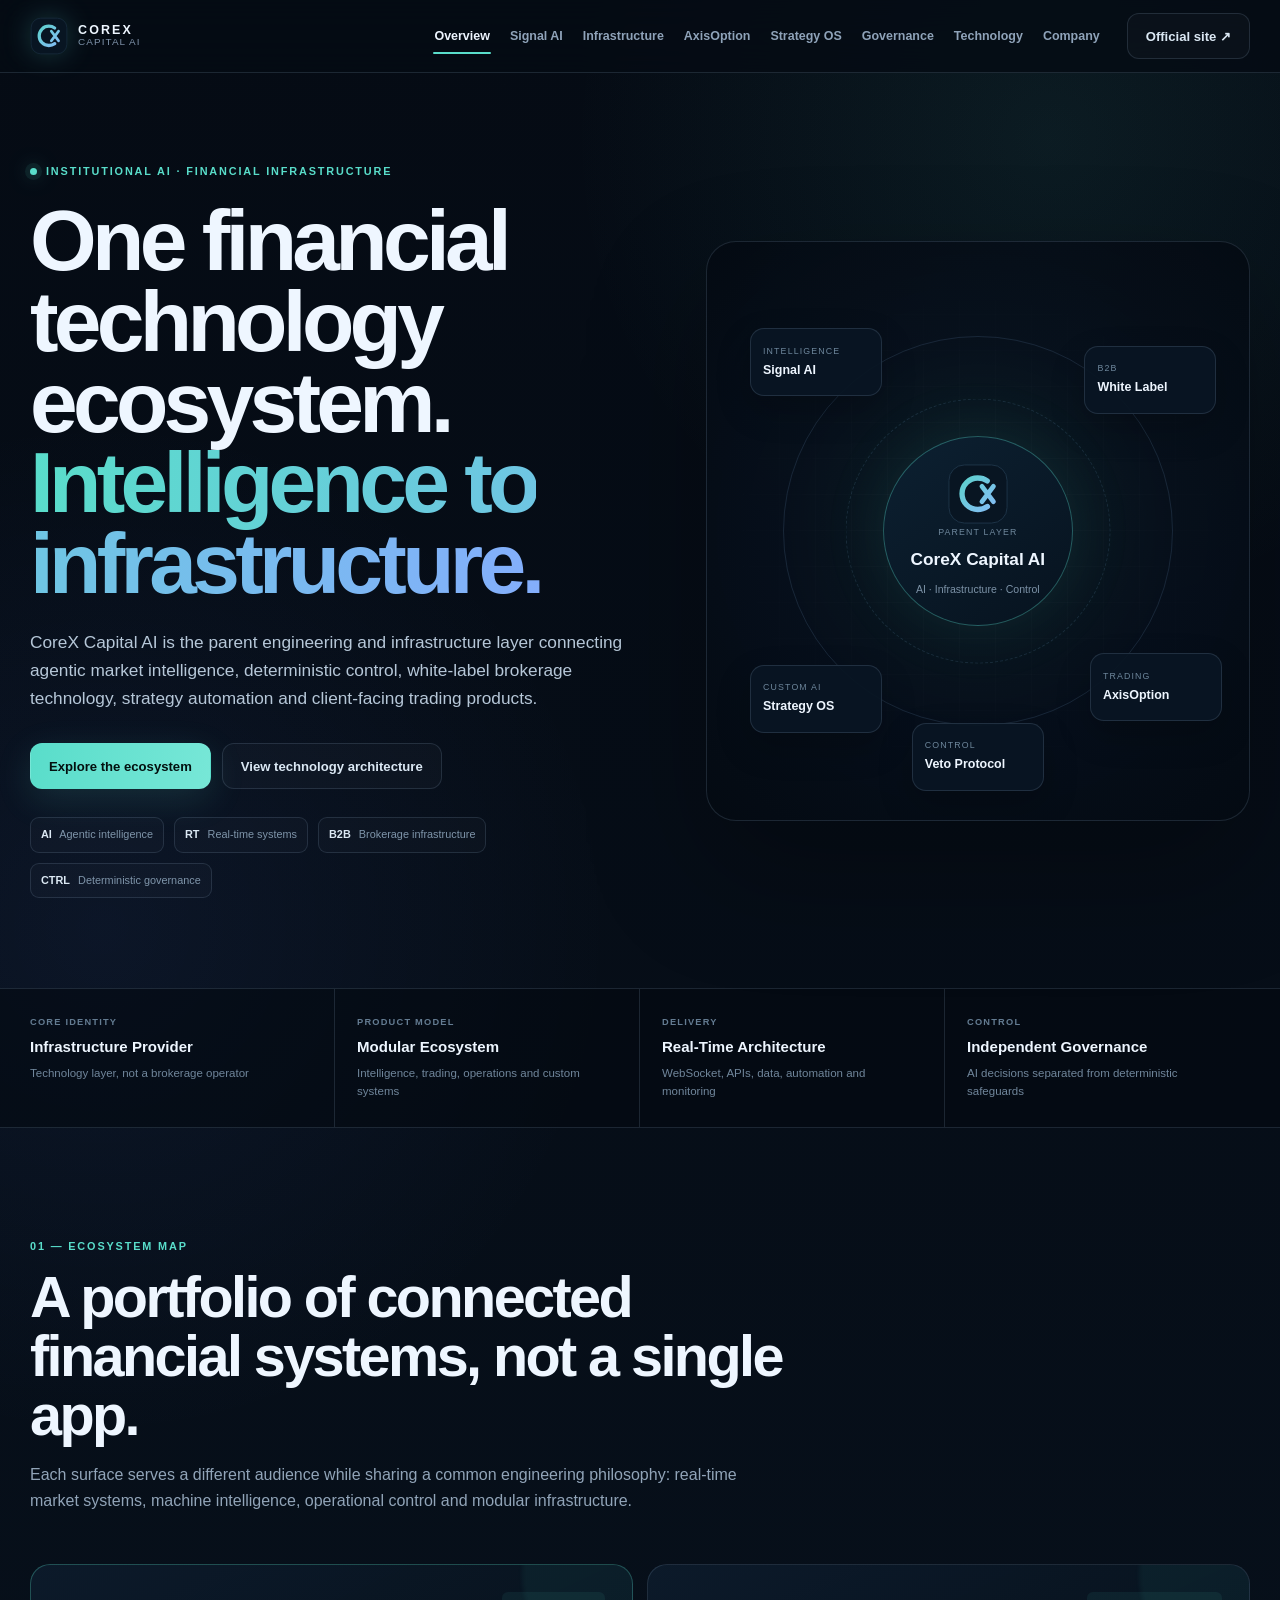
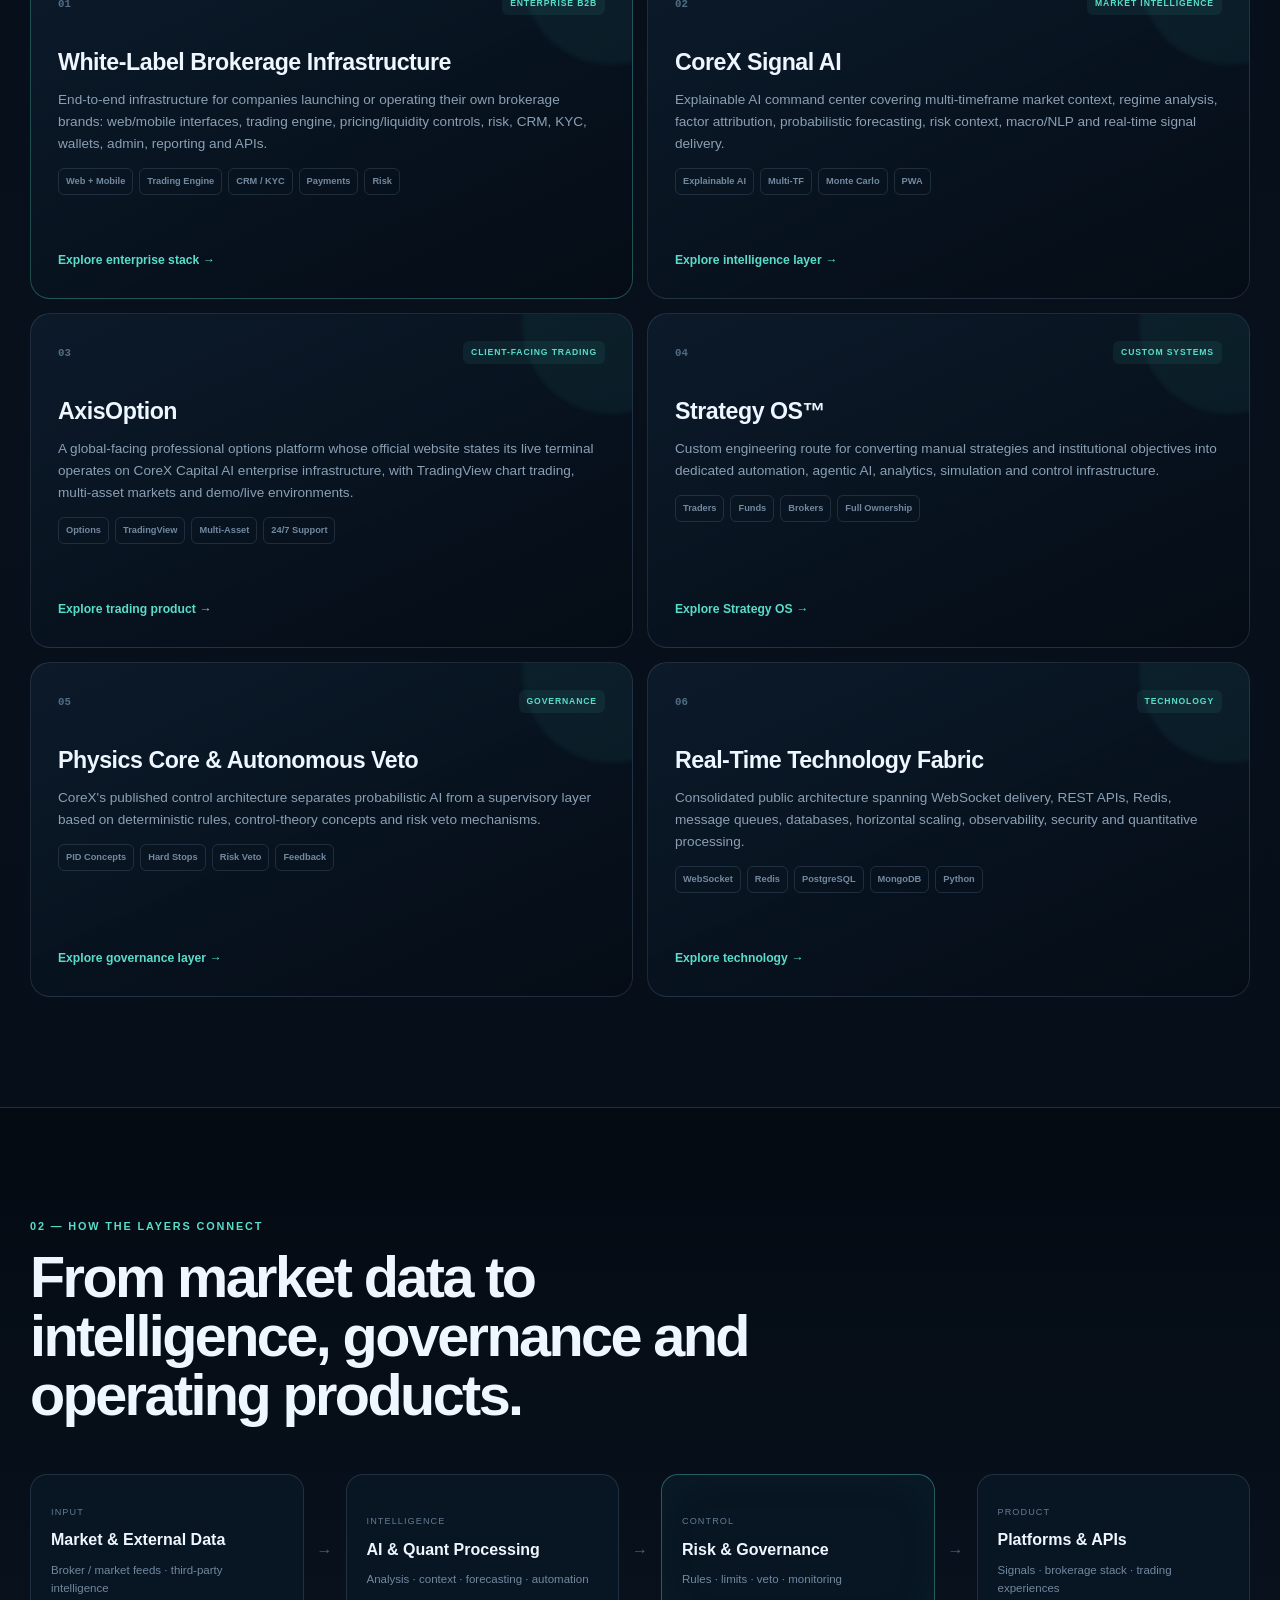
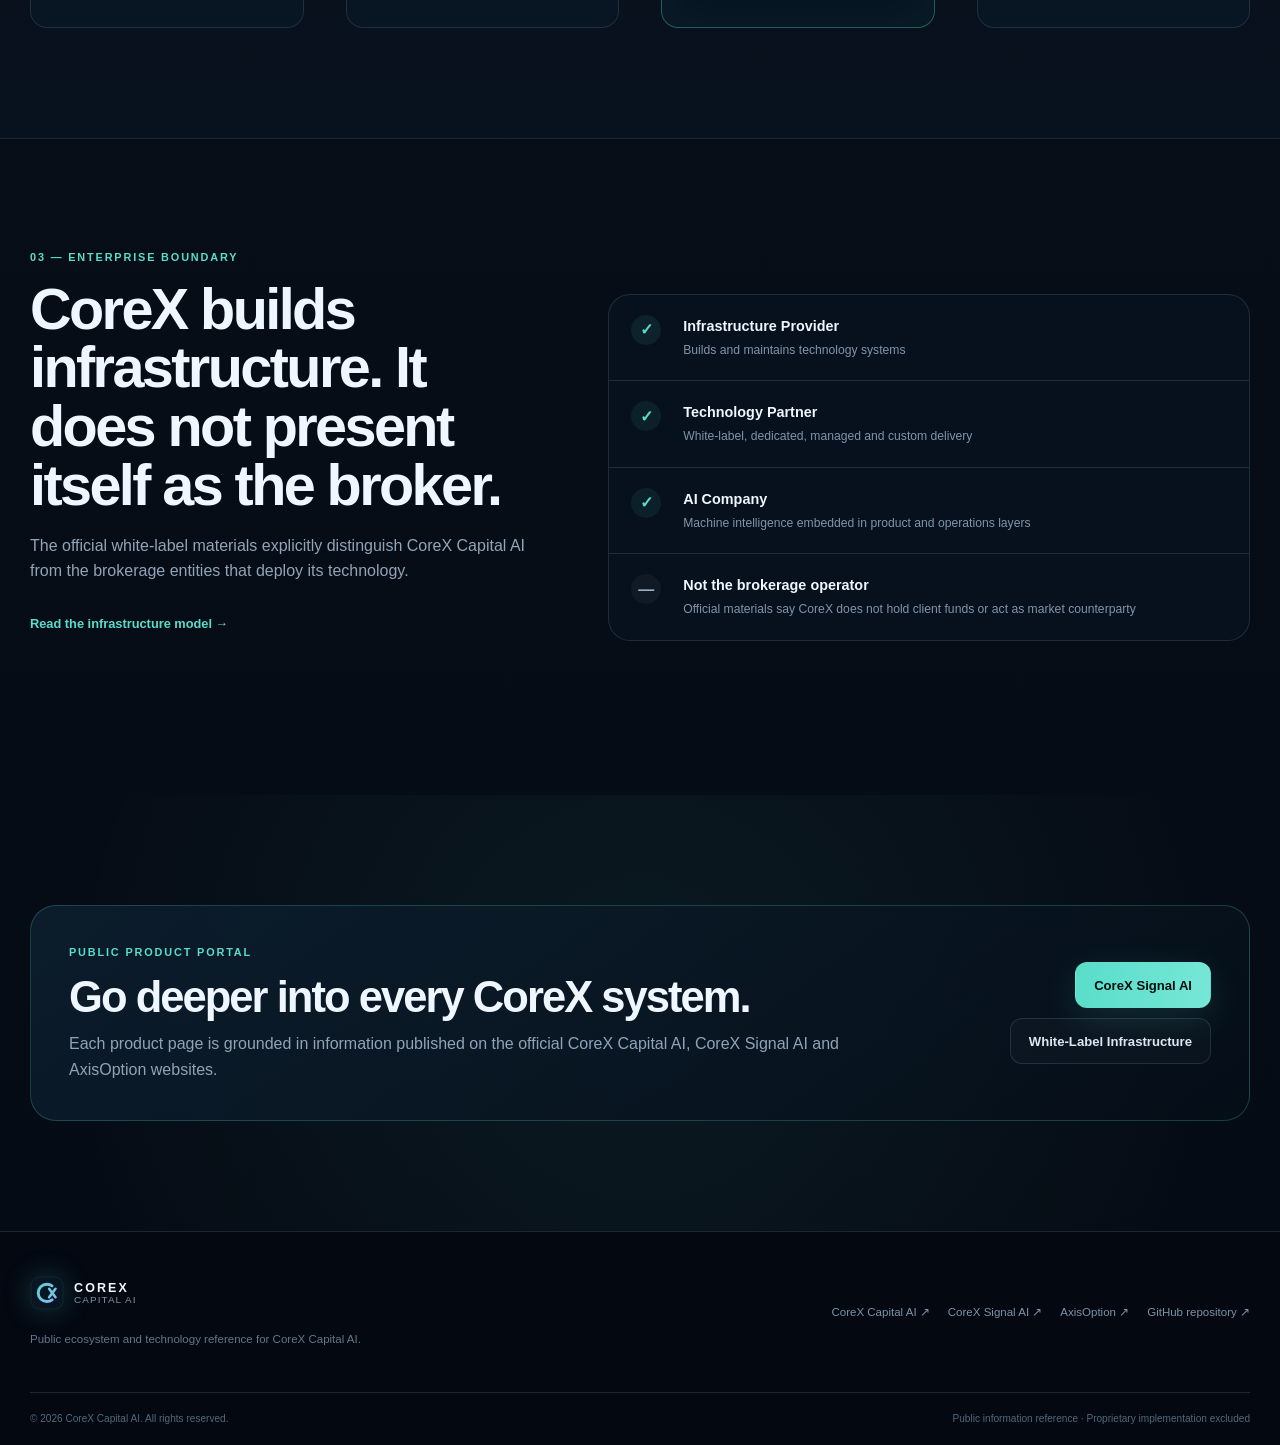
==== commit f0566c16: "Rebuild homepage as full CoreX ecosystem portal" ====
--- a/site/index.html
+++ b/site/index.html
@@ -1,404 +1 @@
-<!doctype html>
-<html lang="en">
-<head>
-  <meta charset="utf-8" />
-  <meta name="viewport" content="width=device-width, initial-scale=1" />
-  <meta name="description" content="CoreX Capital AI public ecosystem overview: institutional AI infrastructure, white-label brokerage technology, CoreX Signal AI, AxisOption, Strategy OS and deterministic governance." />
-  <meta name="theme-color" content="#06101c" />
-  <meta name="robots" content="index,follow" />
-  <title>CoreX Capital AI — Institutional AI & Financial Infrastructure</title>
-  <link rel="icon" href="assets/corex-mark.svg" type="image/svg+xml" />
-  <link rel="stylesheet" href="styles.css" />
-</head>
-<body>
-  <a class="skip-link" href="#main">Skip to content</a>
-
-  <header class="site-header" id="top">
-    <div class="shell nav-wrap">
-      <a class="brand" href="#top" aria-label="CoreX Capital AI public ecosystem overview">
-        <img src="assets/corex-mark.svg" alt="" width="38" height="38" />
-        <span><strong>COREX</strong> CAPITAL AI</span>
-      </a>
-      <nav aria-label="Primary navigation">
-        <a href="#ecosystem">Ecosystem</a>
-        <a href="#infrastructure">Infrastructure</a>
-        <a href="#technology">Technology</a>
-        <a href="#products">Products</a>
-        <a href="#governance">Governance</a>
-      </nav>
-      <a class="button button-ghost" href="https://corexcapitalai.com/" target="_blank" rel="noreferrer">Official website ↗</a>
-    </div>
-  </header>
-
-  <main id="main">
-    <section class="hero shell">
-      <div class="hero-copy">
-        <div class="eyebrow"><span class="pulse" aria-hidden="true"></span> PUBLIC ECOSYSTEM REFERENCE</div>
-        <h1>AI intelligence.<br /><span>Financial infrastructure.</span><br />One ecosystem.</h1>
-        <p class="hero-lead">CoreX Capital AI is the infrastructure layer behind a broader financial-technology ecosystem spanning agentic AI, real-time market intelligence, deterministic governance, white-label brokerage infrastructure, strategy automation and client-facing trading products.</p>
-        <div class="hero-actions">
-          <a class="button button-primary" href="#ecosystem">Map the ecosystem</a>
-          <a class="button button-secondary" href="https://corexcapitalai.com/white-label.html" target="_blank" rel="noreferrer">Enterprise infrastructure ↗</a>
-        </div>
-        <p class="fine-print">This public repository summarizes information published on the official CoreX Capital AI, CoreX Signal AI and AxisOption websites. Proprietary source code, private infrastructure, model weights, production credentials and licensed third-party source are intentionally excluded.</p>
-      </div>
-
-      <aside class="ecosystem-console" aria-label="CoreX ecosystem map">
-        <div class="console-head"><span>COREX ECOSYSTEM</span><span class="verified">PUBLICLY DOCUMENTED</span></div>
-        <div class="core-node">
-          <small>PARENT INFRASTRUCTURE</small>
-          <strong>CoreX Capital AI</strong>
-          <span>Agentic AI · Trading infrastructure · Governance · B2B systems</span>
-        </div>
-        <div class="ecosystem-lines" aria-hidden="true"></div>
-        <div class="console-grid">
-          <a href="https://corexsignalai.com/" target="_blank" rel="noreferrer"><small>INTELLIGENCE</small><strong>CoreX Signal AI</strong><span>Explainable real-time market intelligence</span></a>
-          <a href="https://corexcapitalai.com/white-label.html" target="_blank" rel="noreferrer"><small>ENTERPRISE</small><strong>White-Label Stack</strong><span>End-to-end brokerage infrastructure</span></a>
-          <a href="https://axisoption.com/" target="_blank" rel="noreferrer"><small>TRADING PRODUCT</small><strong>AxisOption</strong><span>Options platform powered by CoreX infrastructure</span></a>
-          <a href="https://corexcapitalai.com/strategy.html" target="_blank" rel="noreferrer"><small>CUSTOM AI</small><strong>Strategy OS™</strong><span>Manual strategy → dedicated agentic system</span></a>
-        </div>
-        <div class="governance-rail"><span>Physics Core</span><i>+</i><span>Autonomous Veto Protocol</span><b>CONTROL & GOVERNANCE</b></div>
-      </aside>
-    </section>
-
-    <section class="identity-strip" aria-label="CoreX identity">
-      <div class="shell identity-grid">
-        <div><strong>Infrastructure Provider</strong><span>Builds and maintains financial technology platforms</span></div>
-        <div><strong>AI Company</strong><span>Machine intelligence embedded across analysis and operations</span></div>
-        <div><strong>Technology Partner</strong><span>White-label, dedicated, managed and custom deployments</span></div>
-        <div><strong>Not a Brokerage Operator</strong><span>CoreX states it does not hold client funds or act as market counterparty</span></div>
-      </div>
-    </section>
-
-    <section class="section shell" id="ecosystem">
-      <div class="section-heading wide-heading">
-        <div class="eyebrow">01 — THE ECOSYSTEM</div>
-        <h2>Understand CoreX in one screen.</h2>
-        <p>The public ecosystem is not a single application. It is a set of connected infrastructure, intelligence, governance and product layers built around a common financial-technology core.</p>
-      </div>
-
-      <div class="ecosystem-cards">
-        <article class="ecosystem-card flagship">
-          <div class="card-kicker">FOUNDATION</div>
-          <h3>CoreX Capital AI</h3>
-          <p>The parent infrastructure and engineering layer. Its public materials position CoreX as an institutional financial-technology provider combining agentic AI, deterministic execution/control concepts, real-time systems and enterprise brokerage infrastructure.</p>
-          <div class="chip-row"><span>Agentic AI</span><span>FinTech Infrastructure</span><span>B2B</span><span>Real-Time</span></div>
-          <a href="https://corexcapitalai.com/" target="_blank" rel="noreferrer">Official CoreX site →</a>
-        </article>
-
-        <article class="ecosystem-card">
-          <div class="card-kicker">MARKET INTELLIGENCE</div>
-          <h3>CoreX Signal AI</h3>
-          <p>An explainable AI command center for market intelligence. Publicly documented surfaces include multi-timeframe analysis, regime context, factor attribution, probabilistic forecasting, risk context, macro/NLP intelligence and signal presentation across multiple asset classes.</p>
-          <div class="chip-row"><span>Explainable AI</span><span>Multi-TF</span><span>WebSocket</span><span>PWA</span></div>
-          <a href="https://corexsignalai.com/" target="_blank" rel="noreferrer">Launch public product site →</a>
-        </article>
-
-        <article class="ecosystem-card">
-          <div class="card-kicker">BROKERAGE INFRASTRUCTURE</div>
-          <h3>White-Label Platform</h3>
-          <p>A complete brokerage technology stack delivered under a partner's brand: web and mobile trading interfaces, trading engine, AI layer, CRM, KYC, wallet/payment flows, administration, risk controls, reporting, messaging and operator access control.</p>
-          <div class="chip-row"><span>Web</span><span>Mobile</span><span>CRM/KYC</span><span>Risk</span><span>Payments</span></div>
-          <a href="https://corexcapitalai.com/white-label.html" target="_blank" rel="noreferrer">Explore white-label infrastructure →</a>
-        </article>
-
-        <article class="ecosystem-card">
-          <div class="card-kicker">CLIENT-FACING TRADING</div>
-          <h3>AxisOption</h3>
-          <p>A professional options trading platform whose public website states that its trading infrastructure is powered by CoreX Capital AI. It combines TradingView chart-based trading, multi-asset market access, demo and live environments, configurable expiries and direct client support.</p>
-          <div class="chip-row"><span>Options</span><span>TradingView</span><span>Multi-Asset</span><span>Demo</span></div>
-          <a href="https://axisoption.com/" target="_blank" rel="noreferrer">Open AxisOption site →</a>
-        </article>
-
-        <article class="ecosystem-card">
-          <div class="card-kicker">CUSTOM SYSTEMS</div>
-          <h3>Strategy OS™</h3>
-          <p>CoreX's custom-engineering path for turning manual trading logic, investment objectives or broker requirements into dedicated AI and automation systems with control, risk and delivery layers.</p>
-          <div class="chip-row"><span>Traders</span><span>Funds</span><span>Brokers</span><span>Custom AI</span></div>
-          <a href="https://corexcapitalai.com/strategy.html" target="_blank" rel="noreferrer">Explore Strategy OS →</a>
-        </article>
-
-        <article class="ecosystem-card">
-          <div class="card-kicker">CONTROL PLANE</div>
-          <h3>Physics Core + Autonomous Veto</h3>
-          <p>The public CoreX architecture separates probabilistic AI from independent control. Physics/control-theory concepts and autonomous veto logic are presented as a supervisory layer that can block operations when defined stability or risk conditions are violated.</p>
-          <div class="chip-row"><span>PID Concepts</span><span>Deterministic Gates</span><span>Risk Veto</span></div>
-          <a href="https://corexcapitalai.com/veto-protocol.html" target="_blank" rel="noreferrer">Read public governance concept →</a>
-        </article>
-      </div>
-    </section>
-
-    <section class="section section-dark" id="infrastructure">
-      <div class="shell">
-        <div class="section-heading wide-heading">
-          <div class="eyebrow">02 — ENTERPRISE INFRASTRUCTURE</div>
-          <h2>From client interface to execution, operations and reporting.</h2>
-          <p>The white-label product publicly documents an end-to-end brokerage stack rather than a standalone front end or software toolkit.</p>
-        </div>
-
-        <div class="layer-map">
-          <div class="layer-label">CLIENT LAYER</div>
-          <div class="layer-items"><span>Web Trading Platform</span><span>Mobile Apps</span><span>Push Notifications</span><span>Branded Domain & UI</span></div>
-          <div class="layer-label">ACCESS & DELIVERY</div>
-          <div class="layer-items"><span>API Gateway</span><span>WebSocket</span><span>Load Balancer</span><span>REST API</span></div>
-          <div class="layer-label">TRADING CORE</div>
-          <div class="layer-items"><span>Trading Engine</span><span>Risk Engine</span><span>Pricing & Liquidity Control</span><span>Real-Time Position/Risk</span></div>
-          <div class="layer-label">OPERATIONS</div>
-          <div class="layer-items"><span>Admin Portal</span><span>Broker Dashboard</span><span>CRM</span><span>KYC</span><span>Affiliate / IB</span><span>User & Role Management</span></div>
-          <div class="layer-label">FINANCE & DATA</div>
-          <div class="layer-items"><span>Wallet & Payments</span><span>Financial Records</span><span>Reporting</span><span>Audit Logs</span><span>Backups</span></div>
-          <div class="layer-label">AI & AUTOMATION</div>
-          <div class="layer-items"><span>Market Analysis</span><span>Risk Insights</span><span>Operational Automation</span><span>Anomaly Monitoring</span></div>
-        </div>
-
-        <div class="module-grid">
-          <article><b>01</b><h3>Web & Mobile</h3><p>Responsive web trading plus mobile experiences for iOS/Android with real-time prices, balances, positions and notifications.</p></article>
-          <article><b>02</b><h3>Administration</h3><p>Back-office controls for assets, payouts, configuration, system monitoring and platform-wide operations.</p></article>
-          <article><b>03</b><h3>Broker Analytics</h3><p>Live activity, volume, exposure, revenue and P/L-oriented operational views for brokerage teams.</p></article>
-          <article><b>04</b><h3>CRM & KYC</h3><p>Client lifecycle, segmentation, communication history, document review and compliance-status workflows.</p></article>
-          <article><b>05</b><h3>Wallet & Payments</h3><p>Multi-currency wallet flows, deposits, withdrawals, provider integration, approvals and reconciliation tooling.</p></article>
-          <article><b>06</b><h3>Affiliate / IB</h3><p>Referral tracking, multi-tier commissions, partner dashboards and payout reporting.</p></article>
-          <article><b>07</b><h3>Risk Controls</h3><p>Configurable exposure limits, payout caps and automated intervention rules at platform, account and trade levels.</p></article>
-          <article><b>08</b><h3>Reporting</h3><p>Trade-history exports, financial summaries, client-activity reporting and compliance-oriented documentation.</p></article>
-          <article><b>09</b><h3>Messaging</h3><p>Email, in-platform and push notification infrastructure with configurable templates and triggers.</p></article>
-          <article><b>10</b><h3>Identity & RBAC</h3><p>Multi-admin role definitions, granular permissions and operator activity logging.</p></article>
-          <article><b>11</b><h3>Customization</h3><p>Brand, domain, UI, localization, payment providers, assets, trading rules and transactional communications.</p></article>
-          <article><b>12</b><h3>Deployment Choice</h3><p>White-label, dedicated deployment, managed infrastructure and bespoke custom-development models.</p></article>
-        </div>
-      </div>
-    </section>
-
-    <section class="section shell" id="technology">
-      <div class="section-heading wide-heading">
-        <div class="eyebrow">03 — TECHNOLOGY STACK</div>
-        <h2>Real-time systems, data infrastructure, security and machine intelligence.</h2>
-        <p>The stack below is consolidated from technologies and architectural components explicitly listed across the public CoreX Capital AI and CoreX Signal AI websites.</p>
-      </div>
-
-      <div class="tech-columns">
-        <article>
-          <div class="tech-icon">RT</div>
-          <h3>Real-Time Infrastructure</h3>
-          <ul>
-            <li>Persistent WebSocket data streams</li>
-            <li>Redis caching and pub/sub layer</li>
-            <li>Asynchronous message queues</li>
-            <li>Sub-second trade-processing architecture</li>
-            <li>REST API surface for integrations</li>
-            <li>Flask-SocketIO relay documented by Signal AI</li>
-          </ul>
-        </article>
-        <article>
-          <div class="tech-icon">AI</div>
-          <h3>Quant & Intelligence</h3>
-          <ul>
-            <li>Python quantitative processing engine</li>
-            <li>Signal-processing and ML ensemble layers</li>
-            <li>Market-regime and factor analysis</li>
-            <li>Probabilistic / Monte Carlo forecasting surfaces</li>
-            <li>NLP-oriented macro and sentiment analysis</li>
-            <li>Operational automation and anomaly detection</li>
-          </ul>
-        </article>
-        <article>
-          <div class="tech-icon">DB</div>
-          <h3>Data & Storage</h3>
-          <ul>
-            <li>MongoDB document storage</li>
-            <li>Relational / ACID financial records</li>
-            <li>PostgreSQL listed in Signal AI technology stack</li>
-            <li>Multi-region backup strategy</li>
-            <li>Point-in-time recovery capability</li>
-            <li>Configurable retention policies</li>
-          </ul>
-        </article>
-        <article>
-          <div class="tech-icon">SC</div>
-          <h3>Scale & Reliability</h3>
-          <ul>
-            <li>Horizontal service scaling</li>
-            <li>Load balancing and health checks</li>
-            <li>Container orchestration</li>
-            <li>Auto-failover and redundant replicas</li>
-            <li>Structured logging and alerting</li>
-            <li>Global CDN / edge delivery concepts</li>
-          </ul>
-        </article>
-        <article>
-          <div class="tech-icon">SE</div>
-          <h3>Security Architecture</h3>
-          <ul>
-            <li>TLS / encrypted data in transit</li>
-            <li>Role-based access control</li>
-            <li>MFA for operator accounts</li>
-            <li>Signed/token-authenticated APIs</li>
-            <li>Immutable audit logging</li>
-            <li>DDoS mitigation and network segmentation</li>
-          </ul>
-        </article>
-        <article>
-          <div class="tech-icon">DL</div>
-          <h3>Signal Delivery</h3>
-          <ul>
-            <li>MT5 market-data pipeline documented by Signal AI</li>
-            <li>PWA client dashboard</li>
-            <li>HMAC-SHA256 authentication</li>
-            <li>Dual-pipeline delivery and data-integrity controls</li>
-            <li>Multi-language intelligence presentation</li>
-            <li>Telegram, email and push-notification surfaces</li>
-          </ul>
-        </article>
-      </div>
-
-      <div class="integration-band">
-        <div>
-          <small>PUBLICLY LISTED TECHNOLOGY / DATA INTEGRATIONS ON COREX SIGNAL AI</small>
-          <p>MetaTrader 5 · Bloomberg · Refinitiv/LSEG · FactSet · S&amp;P Global · ICE · TradingView · Binance · Cloudflare · PostgreSQL · Redis · MongoDB</p>
-        </div>
-        <span>Third-party names identify technologies/integrations listed by the product; no endorsement is implied.</span>
-      </div>
-    </section>
-
-    <section class="section section-products" id="products">
-      <div class="shell">
-        <div class="section-heading wide-heading">
-          <div class="eyebrow">04 — PRODUCTS & DELIVERY SURFACES</div>
-          <h2>Different products, different users, one underlying ecosystem.</h2>
-          <p>CoreX spans institutional infrastructure, B2B deployment, market intelligence and client-facing trading. Each surface serves a different role.</p>
-        </div>
-
-        <div class="product-showcase">
-          <article class="product-panel signal-panel">
-            <div class="product-num">01</div>
-            <div class="product-copy">
-              <small>INTELLIGENCE PRODUCT</small>
-              <h3>CoreX Signal AI</h3>
-              <p>An institutional-style AI command center designed to turn quantitative and contextual market data into explainable decision intelligence rather than opaque outputs.</p>
-              <div class="feature-list">
-                <span>Cross-timeframe coherence</span><span>Market regime context</span><span>Execution optimization views</span><span>Probabilistic forecast engine</span><span>Institutional depth mapping</span><span>Attribution & impact drivers</span><span>Macro intelligence feed</span><span>Factor cluster analysis</span><span>Explainable AI</span><span>Sample signal layouts</span>
-              </div>
-              <p class="product-note">The product page explicitly marks dashboard preview values and sample metrics as simulated/illustrative rather than guaranteed performance.</p>
-              <a class="text-link" href="https://corexsignalai.com/" target="_blank" rel="noreferrer">Explore CoreX Signal AI →</a>
-            </div>
-          </article>
-
-          <article class="product-panel axis-panel">
-            <div class="product-num">02</div>
-            <div class="product-copy">
-              <small>TRADING PLATFORM</small>
-              <h3>AxisOption</h3>
-              <p>A professional options-trading platform in the broader CoreX technology ecosystem. Its public site states that the live terminal operates on CoreX Capital AI enterprise infrastructure.</p>
-              <div class="feature-list">
-                <span>TradingView chart trading</span><span>One-click BUY / SELL</span><span>Forex</span><span>Crypto</span><span>Commodities</span><span>Stocks</span><span>Demo environment</span><span>Flexible expiry times</span><span>Published payout / expiry rules</span><span>24/7 direct support</span>
-              </div>
-              <p class="product-note">AxisOption is a separate client-facing trading platform with its own terms, risk disclosure and jurisdictional availability. Financial markets involve risk of loss.</p>
-              <a class="text-link" href="https://axisoption.com/" target="_blank" rel="noreferrer">Explore AxisOption →</a>
-            </div>
-          </article>
-
-          <article class="product-panel wl-panel">
-            <div class="product-num">03</div>
-            <div class="product-copy">
-              <small>B2B PRODUCT</small>
-              <h3>CoreX White-Label Brokerage Infrastructure</h3>
-              <p>A production-oriented brokerage stack delivered under a partner's own brand, domain and operating model. It combines client interfaces, trading core, risk, finance, operations, identity and reporting into one deployable system.</p>
-              <div class="feature-list">
-                <span>Full white-label branding</span><span>Web & mobile</span><span>Trading engine</span><span>CRM & KYC</span><span>Wallet & payments</span><span>Affiliate / IB</span><span>Admin portal</span><span>Risk controls</span><span>Reporting</span><span>REST integrations</span>
-              </div>
-              <a class="text-link" href="https://corexcapitalai.com/white-label.html" target="_blank" rel="noreferrer">Explore enterprise product →</a>
-            </div>
-          </article>
-
-          <article class="product-panel strategy-panel">
-            <div class="product-num">04</div>
-            <div class="product-copy">
-              <small>CUSTOM ENGINEERING</small>
-              <h3>Strategy OS™</h3>
-              <p>A custom development pathway for individual traders, funds, asset managers, brokers and B2B platforms. CoreX publicly describes a five-stage process from strategy definition through system design, training, control/veto layers and final delivery.</p>
-              <ol class="process-line"><li>Define strategy / objective</li><li>Design custom system</li><li>Train AI</li><li>Apply control & veto layers</li><li>Delivery & ownership</li></ol>
-              <a class="text-link" href="https://corexcapitalai.com/strategy.html" target="_blank" rel="noreferrer">Explore Strategy OS →</a>
-            </div>
-          </article>
-        </div>
-      </div>
-    </section>
-
-    <section class="section shell" id="governance">
-      <div class="governance-layout">
-        <div class="section-heading">
-          <div class="eyebrow">05 — GOVERNANCE & CONTROL</div>
-          <h2>AI can propose. Independent controls can still say no.</h2>
-          <p>A central theme across CoreX's public material is separation between probabilistic intelligence and deterministic supervision. The objective is to keep risk, stability and policy checks outside the model's own confidence score.</p>
-          <div class="governance-links">
-            <a href="https://corexcapitalai.com/about.html" target="_blank" rel="noreferrer">CoreX mission & architecture →</a>
-            <a href="https://corexcapitalai.com/veto-protocol.html" target="_blank" rel="noreferrer">Autonomous Veto Protocol →</a>
-          </div>
-        </div>
-        <div class="control-flow" aria-label="Public governance concept">
-          <div><small>01</small><strong>Market / System Context</strong><span>Data, liquidity, volatility, configuration</span></div>
-          <i>↓</i>
-          <div><small>02</small><strong>AI / Strategy Decision Layer</strong><span>Analysis, scoring, context and proposed action</span></div>
-          <i>↓</i>
-          <div class="control-accent"><small>03</small><strong>Independent Control & Risk Layer</strong><span>Physics/control concepts, policy constraints, veto conditions</span></div>
-          <i>↓</i>
-          <div><small>04</small><strong>Delivery / Execution Surface</strong><span>Only after applicable checks are satisfied</span></div>
-        </div>
-      </div>
-    </section>
-
-    <section class="section section-dark" id="audience">
-      <div class="shell">
-        <div class="section-heading wide-heading">
-          <div class="eyebrow">06 — WHO THE ECOSYSTEM SERVES</div>
-          <h2>From individual strategy automation to institutional deployment.</h2>
-        </div>
-        <div class="audience-grid">
-          <article><small>TRADERS</small><h3>Individual & professional users</h3><p>Signal intelligence, trading interfaces, strategy automation and explainable market context.</p></article>
-          <article><small>FUNDS</small><h3>Funds & asset managers</h3><p>Custom AI platforms, advanced simulation/backtesting, automated workflows and risk-aware infrastructure.</p></article>
-          <article><small>BROKERS</small><h3>Brokerage operators</h3><p>White-label platforms, pricing/risk controls, CRM/KYC, payments, operations, analytics and deployment support.</p></article>
-          <article><small>B2B</small><h3>Financial technology partners</h3><p>Dedicated infrastructure, APIs, custom modules, managed deployments and multi-brand configurations.</p></article>
-        </div>
-      </div>
-    </section>
-
-    <section class="section shell source-section">
-      <div class="section-heading wide-heading">
-        <div class="eyebrow">07 — PUBLIC SOURCES OF TRUTH</div>
-        <h2>Built from the official public ecosystem — not from private repositories.</h2>
-        <p>This repository deliberately summarizes only publicly published product and architecture information. The links below are the primary source material used for this overview.</p>
-      </div>
-      <div class="source-grid">
-        <a href="https://corexcapitalai.com/" target="_blank" rel="noreferrer"><strong>CoreX Capital AI</strong><span>Primary platform overview</span></a>
-        <a href="https://corexcapitalai.com/about.html" target="_blank" rel="noreferrer"><strong>About / Mission</strong><span>Agentic AI, sovereignty, control philosophy</span></a>
-        <a href="https://corexcapitalai.com/white-label.html" target="_blank" rel="noreferrer"><strong>White-Label Infrastructure</strong><span>Enterprise modules, technology and deployment</span></a>
-        <a href="https://corexcapitalai.com/strategy.html" target="_blank" rel="noreferrer"><strong>Strategy OS™</strong><span>Custom AI and automation offering</span></a>
-        <a href="https://corexcapitalai.com/veto-protocol.html" target="_blank" rel="noreferrer"><strong>Autonomous Veto Protocol</strong><span>Public governance concept</span></a>
-        <a href="https://corexsignalai.com/" target="_blank" rel="noreferrer"><strong>CoreX Signal AI</strong><span>Intelligence product and technical stack</span></a>
-        <a href="https://axisoption.com/" target="_blank" rel="noreferrer"><strong>AxisOption</strong><span>Client-facing trading platform</span></a>
-        <a href="https://axisoption.com/products.html" target="_blank" rel="noreferrer"><strong>AxisOption Products</strong><span>Terminal capabilities and product surfaces</span></a>
-      </div>
-    </section>
-
-    <section class="disclosure shell" aria-label="Important disclosure">
-      <strong>PUBLIC REFERENCE & RISK DISCLOSURE</strong>
-      <p>This repository is an informational public reference, not production source code. Product capabilities are summarized from the official public websites. Any dashboard values, signal examples or performance-style metrics shown on linked product sites should be interpreted according to the disclosures on those sites; illustrative values are not guarantees of future results. Financial markets involve risk of loss. Third-party trademarks belong to their respective owners.</p>
-    </section>
-  </main>
-
-  <footer>
-    <div class="shell footer-grid">
-      <div class="brand footer-brand"><img src="assets/corex-mark.svg" alt="" width="32" height="32" /><span><strong>COREX</strong> CAPITAL AI</span></div>
-      <div class="footer-links">
-        <a href="https://corexcapitalai.com/" target="_blank" rel="noreferrer">CoreX</a>
-        <a href="https://corexsignalai.com/" target="_blank" rel="noreferrer">Signal AI</a>
-        <a href="https://axisoption.com/" target="_blank" rel="noreferrer">AxisOption</a>
-        <a href="https://github.com/corexcapitalai/CoreX-Capital-AI" target="_blank" rel="noreferrer">Repository</a>
-        <a href="https://github.com/corexcapitalai/CoreX-Capital-AI/blob/main/docs/PUBLIC_BOUNDARY.md" target="_blank" rel="noreferrer">Public boundary</a>
-      </div>
-      <p>© <span id="year">2026</span> CoreX Capital AI. All rights reserved.</p>
-    </div>
-  </footer>
-
-  <script src="app.js" defer></script>
-</body>
-</html>+<!doctype html><html lang="en"><head><meta charset="utf-8"><meta name="viewport" content="width=device-width,initial-scale=1"><meta name="description" content="CoreX Capital AI public ecosystem: agentic AI, white-label brokerage infrastructure, CoreX Signal AI, AxisOption, Strategy OS and deterministic governance."><meta name="theme-color" content="#050b14"><meta name="robots" content="index,follow"><meta property="og:title" content="CoreX Capital AI — Institutional AI & Financial Infrastructure"><meta property="og:description" content="CoreX Capital AI public ecosystem: agentic AI, white-label brokerage infrastructure, CoreX Signal AI, AxisOption, Strategy OS and deterministic governance."><meta property="og:type" content="website"><title>CoreX Capital AI — Institutional AI & Financial Infrastructure</title><link rel="icon" href="assets/corex-mark.svg" type="image/svg+xml"><link rel="stylesheet" href="styles.css"></head><body class="home-page"><a class="skip-link" href="#main">Skip to content</a><div class="scroll-progress"><span id="scrollProgress"></span></div><header class="site-header"><div class="shell nav-wrap"><a class="brand" href="index.html"><img src="assets/corex-mark.svg" alt="" width="38" height="38"><span><strong>COREX</strong><em>CAPITAL AI</em></span></a><button class="menu-button" id="menuButton" aria-expanded="false" aria-controls="primaryNav"><span></span><span></span><span></span></button><nav id="primaryNav"><a href="index.html" class="active">Overview</a><a href="signal-ai.html">Signal AI</a><a href="brokerage-infrastructure.html">Infrastructure</a><a href="axisoption.html">AxisOption</a><a href="strategy-os.html">Strategy OS</a><a href="governance.html">Governance</a><a href="technology.html">Technology</a><a href="about.html">Company</a></nav><a class="button button-ghost desktop-cta" href="https://corexcapitalai.com/" target="_blank" rel="noreferrer">Official site ↗</a></div></header><main id="main"><section class="hero hero-home"><div class="shell hero-grid"><div class="hero-copy reveal"><div class="eyebrow"><span class="pulse"></span> INSTITUTIONAL AI · FINANCIAL INFRASTRUCTURE</div><h1>One financial technology ecosystem.<br><span>Intelligence to infrastructure.</span></h1><p class="hero-lead">CoreX Capital AI is the parent engineering and infrastructure layer connecting agentic market intelligence, deterministic control, white-label brokerage technology, strategy automation and client-facing trading products.</p><div class="hero-actions"><a class="button button-primary" href="#ecosystem">Explore the ecosystem</a><a class="button button-secondary" href="technology.html">View technology architecture</a></div><div class="hero-proof"><span><b>AI</b> Agentic intelligence</span><span><b>RT</b> Real-time systems</span><span><b>B2B</b> Brokerage infrastructure</span><span><b>CTRL</b> Deterministic governance</span></div></div><div class="network-orbit reveal"><div class="orbit-ring ring-a"></div><div class="orbit-ring ring-b"></div><div class="orbit-core"><img src="assets/corex-mark.svg" alt="" width="62" height="62"><small>PARENT LAYER</small><strong>CoreX Capital AI</strong><span>AI · Infrastructure · Control</span></div><a class="orbit-node node-a" href="signal-ai.html"><small>INTELLIGENCE</small><strong>Signal AI</strong></a><a class="orbit-node node-b" href="brokerage-infrastructure.html"><small>B2B</small><strong>White Label</strong></a><a class="orbit-node node-c" href="axisoption.html"><small>TRADING</small><strong>AxisOption</strong></a><a class="orbit-node node-d" href="strategy-os.html"><small>CUSTOM AI</small><strong>Strategy OS</strong></a><a class="orbit-node node-e" href="governance.html"><small>CONTROL</small><strong>Veto Protocol</strong></a></div></div></section><section class="trust-strip"><div class="shell trust-grid"><div><small>CORE IDENTITY</small><strong>Infrastructure Provider</strong><span>Technology layer, not a brokerage operator</span></div><div><small>PRODUCT MODEL</small><strong>Modular Ecosystem</strong><span>Intelligence, trading, operations and custom systems</span></div><div><small>DELIVERY</small><strong>Real-Time Architecture</strong><span>WebSocket, APIs, data, automation and monitoring</span></div><div><small>CONTROL</small><strong>Independent Governance</strong><span>AI decisions separated from deterministic safeguards</span></div></div></section><section class="section shell" id="ecosystem"><div class="section-head reveal"><div class="eyebrow">01 — ECOSYSTEM MAP</div><h2>A portfolio of connected financial systems, not a single app.</h2><p>Each surface serves a different audience while sharing a common engineering philosophy: real-time market systems, machine intelligence, operational control and modular infrastructure.</p></div><div class="product-grid"><a class="product-card product-card-featured reveal" href="brokerage-infrastructure.html"><div class="card-top"><span class="serial">01</span><span class="pill">ENTERPRISE B2B</span></div><h3>White-Label Brokerage Infrastructure</h3><p>End-to-end infrastructure for companies launching or operating their own brokerage brands: web/mobile interfaces, trading engine, pricing/liquidity controls, risk, CRM, KYC, wallets, admin, reporting and APIs.</p><div class="tag-row"><span>Web + Mobile</span><span>Trading Engine</span><span>CRM / KYC</span><span>Payments</span><span>Risk</span></div><b class="card-link">Explore enterprise stack →</b></a><a class="product-card reveal" href="signal-ai.html"><div class="card-top"><span class="serial">02</span><span class="pill">MARKET INTELLIGENCE</span></div><h3>CoreX Signal AI</h3><p>Explainable AI command center covering multi-timeframe market context, regime analysis, factor attribution, probabilistic forecasting, risk context, macro/NLP and real-time signal delivery.</p><div class="tag-row"><span>Explainable AI</span><span>Multi-TF</span><span>Monte Carlo</span><span>PWA</span></div><b class="card-link">Explore intelligence layer →</b></a><a class="product-card reveal" href="axisoption.html"><div class="card-top"><span class="serial">03</span><span class="pill">CLIENT-FACING TRADING</span></div><h3>AxisOption</h3><p>A global-facing professional options platform whose official website states its live terminal operates on CoreX Capital AI enterprise infrastructure, with TradingView chart trading, multi-asset markets and demo/live environments.</p><div class="tag-row"><span>Options</span><span>TradingView</span><span>Multi-Asset</span><span>24/7 Support</span></div><b class="card-link">Explore trading product →</b></a><a class="product-card reveal" href="strategy-os.html"><div class="card-top"><span class="serial">04</span><span class="pill">CUSTOM SYSTEMS</span></div><h3>Strategy OS™</h3><p>Custom engineering route for converting manual strategies and institutional objectives into dedicated automation, agentic AI, analytics, simulation and control infrastructure.</p><div class="tag-row"><span>Traders</span><span>Funds</span><span>Brokers</span><span>Full Ownership</span></div><b class="card-link">Explore Strategy OS →</b></a><a class="product-card reveal" href="governance.html"><div class="card-top"><span class="serial">05</span><span class="pill">GOVERNANCE</span></div><h3>Physics Core & Autonomous Veto</h3><p>CoreX's published control architecture separates probabilistic AI from a supervisory layer based on deterministic rules, control-theory concepts and risk veto mechanisms.</p><div class="tag-row"><span>PID Concepts</span><span>Hard Stops</span><span>Risk Veto</span><span>Feedback</span></div><b class="card-link">Explore governance layer →</b></a><a class="product-card reveal" href="technology.html"><div class="card-top"><span class="serial">06</span><span class="pill">TECHNOLOGY</span></div><h3>Real-Time Technology Fabric</h3><p>Consolidated public architecture spanning WebSocket delivery, REST APIs, Redis, message queues, databases, horizontal scaling, observability, security and quantitative processing.</p><div class="tag-row"><span>WebSocket</span><span>Redis</span><span>PostgreSQL</span><span>MongoDB</span><span>Python</span></div><b class="card-link">Explore technology →</b></a></div></section><section class="section section-dark"><div class="shell"><div class="section-head reveal"><div class="eyebrow">02 — HOW THE LAYERS CONNECT</div><h2>From market data to intelligence, governance and operating products.</h2></div><div class="flow-map reveal"><div class="flow-node"><small>INPUT</small><strong>Market & External Data</strong><span>Broker / market feeds · third-party intelligence</span></div><i>→</i><div class="flow-node"><small>INTELLIGENCE</small><strong>AI & Quant Processing</strong><span>Analysis · context · forecasting · automation</span></div><i>→</i><div class="flow-node accent"><small>CONTROL</small><strong>Risk & Governance</strong><span>Rules · limits · veto · monitoring</span></div><i>→</i><div class="flow-node"><small>PRODUCT</small><strong>Platforms & APIs</strong><span>Signals · brokerage stack · trading experiences</span></div></div></div></section><section class="section shell"><div class="split-feature"><div class="section-head reveal"><div class="eyebrow">03 — ENTERPRISE BOUNDARY</div><h2>CoreX builds infrastructure. It does not present itself as the broker.</h2><p>The official white-label materials explicitly distinguish CoreX Capital AI from the brokerage entities that deploy its technology.</p><a class="text-link" href="brokerage-infrastructure.html">Read the infrastructure model →</a></div><div class="boundary-panel reveal"><div class="boundary-row yes"><b>✓</b><div><strong>Infrastructure Provider</strong><span>Builds and maintains technology systems</span></div></div><div class="boundary-row yes"><b>✓</b><div><strong>Technology Partner</strong><span>White-label, dedicated, managed and custom delivery</span></div></div><div class="boundary-row yes"><b>✓</b><div><strong>AI Company</strong><span>Machine intelligence embedded in product and operations layers</span></div></div><div class="boundary-row no"><b>—</b><div><strong>Not the brokerage operator</strong><span>Official materials say CoreX does not hold client funds or act as market counterparty</span></div></div></div></div></section><section class="section section-glow"><div class="shell cta-panel reveal"><div><div class="eyebrow">PUBLIC PRODUCT PORTAL</div><h2>Go deeper into every CoreX system.</h2><p>Each product page is grounded in information published on the official CoreX Capital AI, CoreX Signal AI and AxisOption websites.</p></div><div class="cta-actions"><a class="button button-primary" href="signal-ai.html">CoreX Signal AI</a><a class="button button-secondary" href="brokerage-infrastructure.html">White-Label Infrastructure</a></div></div></section></main><footer class="site-footer"><div class="shell footer-top"><div><a class="brand footer-brand" href="index.html"><img src="assets/corex-mark.svg" alt="" width="34" height="34"><span><strong>COREX</strong><em>CAPITAL AI</em></span></a><p>Public ecosystem and technology reference for CoreX Capital AI.</p></div><div class="footer-nav"><a href="https://corexcapitalai.com/" target="_blank" rel="noreferrer">CoreX Capital AI ↗</a><a href="https://corexsignalai.com/" target="_blank" rel="noreferrer">CoreX Signal AI ↗</a><a href="https://axisoption.com/" target="_blank" rel="noreferrer">AxisOption ↗</a><a href="https://github.com/corexcapitalai/CoreX-Capital-AI" target="_blank" rel="noreferrer">GitHub repository ↗</a></div></div><div class="shell footer-bottom"><span>© <span data-current-year>2026</span> CoreX Capital AI. All rights reserved.</span><span>Public information reference · Proprietary implementation excluded</span></div></footer><script src="app.js" defer></script></body></html>
--- a/site/styles.css
+++ b/site/styles.css
@@ -1,177 +1 @@
-:root {
-  color-scheme: dark;
-  --bg: #07111f;
-  --bg-deep: #040a12;
-  --panel: #0b1727;
-  --panel-2: #0e1d30;
-  --text: #edf5ff;
-  --muted: #8fa3bb;
-  --line: rgba(167, 192, 219, .16);
-  --accent: #54d5c4;
-  --accent-2: #8eb8ff;
-  --danger: #ff8b96;
-  --max: 1180px;
-  --radius: 20px;
-}
-
-* { box-sizing: border-box; }
-html { scroll-behavior: smooth; }
-body {
-  margin: 0;
-  min-width: 320px;
-  background:
-    radial-gradient(circle at 76% 6%, rgba(84, 213, 196, .10), transparent 34rem),
-    radial-gradient(circle at 15% 32%, rgba(76, 128, 255, .08), transparent 30rem),
-    var(--bg);
-  color: var(--text);
-  font-family: Inter, ui-sans-serif, -apple-system, BlinkMacSystemFont, "Segoe UI", sans-serif;
-  line-height: 1.6;
-  -webkit-font-smoothing: antialiased;
-}
-
-a { color: inherit; }
-.shell { width: min(calc(100% - 40px), var(--max)); margin-inline: auto; }
-.skip-link { position: fixed; left: 12px; top: -80px; z-index: 100; padding: 10px 14px; background: white; color: #000; border-radius: 8px; }
-.skip-link:focus { top: 12px; }
-
-.site-header {
-  position: sticky;
-  top: 0;
-  z-index: 50;
-  background: rgba(7, 17, 31, .78);
-  border-bottom: 1px solid var(--line);
-  backdrop-filter: blur(18px);
-}
-.nav-wrap { min-height: 72px; display: flex; align-items: center; justify-content: space-between; gap: 28px; }
-.brand { display: inline-flex; align-items: center; gap: 10px; text-decoration: none; letter-spacing: .06em; font-size: .84rem; white-space: nowrap; }
-.brand strong { letter-spacing: .14em; }
-.brand img { filter: drop-shadow(0 0 14px rgba(84, 213, 196, .25)); }
-nav { display: flex; gap: 28px; margin-left: auto; }
-nav a, .footer-links a { color: var(--muted); text-decoration: none; font-size: .86rem; transition: color .2s ease; }
-nav a:hover, nav a:focus-visible, .footer-links a:hover, .footer-links a:focus-visible { color: var(--text); }
-
-.button { display: inline-flex; align-items: center; justify-content: center; min-height: 44px; padding: 0 17px; border: 1px solid transparent; border-radius: 12px; text-decoration: none; font-size: .86rem; font-weight: 700; letter-spacing: .01em; transition: transform .2s ease, background .2s ease, border-color .2s ease; }
-.button:hover { transform: translateY(-1px); }
-.button-primary { background: var(--accent); color: #041311; box-shadow: 0 10px 36px rgba(84, 213, 196, .16); }
-.button-secondary, .button-ghost { background: rgba(255,255,255,.025); border-color: var(--line); color: var(--text); }
-.button-secondary:hover, .button-ghost:hover { border-color: rgba(84, 213, 196, .45); background: rgba(84, 213, 196, .06); }
-
-.hero { min-height: 700px; padding-block: 110px 92px; display: grid; grid-template-columns: 1.05fr .95fr; gap: 70px; align-items: center; }
-.eyebrow { display: flex; align-items: center; gap: 9px; color: var(--accent); letter-spacing: .16em; font-size: .72rem; font-weight: 800; text-transform: uppercase; }
-.pulse { width: 7px; height: 7px; border-radius: 50%; background: var(--accent); box-shadow: 0 0 0 5px rgba(84,213,196,.08), 0 0 22px rgba(84,213,196,.75); }
-h1, h2, h3, p { margin-top: 0; }
-h1 { margin: 22px 0 24px; max-width: 820px; font-size: clamp(3rem, 7vw, 6.6rem); line-height: .94; letter-spacing: -.055em; font-weight: 730; }
-h1 span { color: transparent; background: linear-gradient(95deg, var(--accent), var(--accent-2)); -webkit-background-clip: text; background-clip: text; }
-.hero-lead { max-width: 650px; color: #b9c8d8; font-size: 1.12rem; }
-.hero-actions { display: flex; flex-wrap: wrap; gap: 12px; margin-top: 34px; }
-.fine-print { margin-top: 22px; max-width: 620px; color: #70849a; font-size: .76rem; }
-
-.hero-panel { position: relative; padding: 24px; border: 1px solid var(--line); border-radius: 24px; background: linear-gradient(145deg, rgba(14,29,48,.92), rgba(7,17,31,.72)); box-shadow: 0 42px 120px rgba(0,0,0,.28); overflow: hidden; }
-.hero-panel::after { content: ""; position: absolute; inset: auto -80px -100px auto; width: 260px; height: 260px; border-radius: 50%; background: rgba(84,213,196,.07); filter: blur(6px); pointer-events: none; }
-.panel-topline { display: flex; align-items: center; justify-content: space-between; color: #8396aa; font-size: .69rem; font-weight: 800; letter-spacing: .15em; }
-.status-dot { display: inline-flex; gap: 7px; align-items: center; color: #a6b7c8; }
-.status-dot i { width: 6px; height: 6px; background: var(--accent); border-radius: 50%; box-shadow: 0 0 12px var(--accent); }
-.trace-id { margin: 18px 0 5px; color: #71859b; font: 500 .75rem ui-monospace, SFMono-Regular, Menlo, monospace; }
-.decision-grid { display: grid; grid-template-columns: 1fr 1fr; gap: 1px; margin: 18px 0; background: var(--line); border: 1px solid var(--line); border-radius: 15px; overflow: hidden; }
-.decision-grid > div { padding: 19px; background: #0b1727; }
-.decision-grid small, .reason-box span, .gate-stack small { display: block; margin-bottom: 7px; color: #6f849a; font-size: .65rem; font-weight: 800; letter-spacing: .13em; }
-.decision-grid strong { font-size: 1.28rem; letter-spacing: -.02em; }
-.decision-grid .good { color: var(--accent); }
-.decision-grid .bad { color: var(--danger); }
-.reason-box { min-height: 125px; padding: 18px; border: 1px solid rgba(142,184,255,.13); border-radius: 15px; background: rgba(142,184,255,.035); }
-.reason-box p { margin: 0; color: #aebfd0; font-size: .86rem; }
-.mini-button { position: relative; z-index: 2; margin-top: 14px; padding: 9px 12px; border: 1px solid var(--line); border-radius: 10px; background: transparent; color: #aabace; font: inherit; font-size: .75rem; cursor: pointer; }
-.mini-button:hover, .mini-button:focus-visible { border-color: rgba(84,213,196,.45); color: var(--text); }
-
-.metrics-strip { border-block: 1px solid var(--line); background: rgba(3,9,17,.4); }
-.metric-grid { display: grid; grid-template-columns: repeat(4, 1fr); }
-.metric-grid > div { padding: 28px 24px; border-right: 1px solid var(--line); }
-.metric-grid > div:first-child { padding-left: 0; }
-.metric-grid > div:last-child { border-right: 0; }
-.metric-grid strong { display: block; color: #dce9f5; font-size: 1.1rem; }
-.metric-grid span { color: #72879d; font-size: .76rem; }
-
-.section { padding-block: 110px; }
-.section-dark { border-block: 1px solid var(--line); background: linear-gradient(180deg, rgba(2,8,15,.6), rgba(9,20,34,.65)); }
-.section-heading { max-width: 720px; }
-.section-heading h2 { margin: 14px 0 17px; font-size: clamp(2.1rem, 4.5vw, 4rem); line-height: 1.02; letter-spacing: -.045em; }
-.section-heading > p { color: #8fa3b8; max-width: 640px; }
-.card-grid { display: grid; gap: 14px; margin-top: 50px; }
-.card-grid.four { grid-template-columns: repeat(4, 1fr); }
-.feature-card { min-height: 290px; padding: 24px; display: flex; flex-direction: column; border: 1px solid var(--line); border-radius: var(--radius); background: linear-gradient(165deg, rgba(14,29,48,.72), rgba(6,14,25,.86)); }
-.card-index { color: #5f7388; font: 600 .74rem ui-monospace, SFMono-Regular, Menlo, monospace; }
-.feature-card h3 { margin: 38px 0 12px; font-size: 1.28rem; }
-.feature-card p { color: #8ca0b5; font-size: .88rem; }
-.tag { margin-top: auto; width: max-content; padding: 6px 8px; border: 1px solid rgba(84,213,196,.18); border-radius: 7px; color: var(--accent); background: rgba(84,213,196,.04); font-size: .62rem; font-weight: 800; letter-spacing: .09em; }
-
-.architecture-flow { display: grid; grid-template-columns: 1fr auto 1fr auto 1fr auto 1fr; gap: 14px; align-items: center; margin-top: 56px; }
-.architecture-flow > i { color: #46617a; font-style: normal; font-size: 1.3rem; }
-.arch-node { min-height: 145px; padding: 20px; display: flex; flex-direction: column; justify-content: center; border: 1px solid var(--line); border-radius: 17px; background: #091523; }
-.arch-node.accent { border-color: rgba(84,213,196,.38); box-shadow: inset 0 0 45px rgba(84,213,196,.045); }
-.arch-node small { margin-bottom: 13px; color: #677d94; font-size: .62rem; font-weight: 800; letter-spacing: .12em; }
-.arch-node strong { font-size: 1.05rem; }
-.arch-node span { margin-top: 6px; color: #7890a7; font-size: .74rem; }
-.principles-grid { display: grid; grid-template-columns: repeat(3, 1fr); gap: 26px; margin-top: 70px; }
-.principles-grid span { color: var(--accent); font: 700 .72rem ui-monospace, SFMono-Regular, Menlo, monospace; }
-.principles-grid h3 { margin: 13px 0 7px; }
-.principles-grid p { color: #8196ab; font-size: .86rem; }
-
-.split-layout { display: grid; grid-template-columns: .8fr 1.2fr; gap: 76px; align-items: start; }
-.sticky-copy { position: sticky; top: 120px; }
-.text-link { display: inline-block; margin-top: 18px; color: var(--accent); text-decoration: none; font-size: .84rem; font-weight: 700; }
-.gate-stack { display: grid; gap: 10px; }
-.gate-stack article { display: grid; grid-template-columns: 34px 1fr auto; gap: 18px; align-items: start; padding: 22px; border: 1px solid var(--line); border-radius: 17px; background: rgba(10,23,39,.7); }
-.gate-stack b { color: #4e657d; font: 700 .73rem ui-monospace, SFMono-Regular, Menlo, monospace; }
-.gate-stack h3 { margin: 0 0 6px; }
-.gate-stack p { margin: 0; color: #8297ad; font-size: .83rem; }
-.state { padding: 5px 8px; border-radius: 6px; font-size: .58rem; font-weight: 900; letter-spacing: .09em; }
-.state.neutral { color: #9bb2c8; background: rgba(155,178,200,.08); }
-.state.pass { color: var(--accent); background: rgba(84,213,196,.08); }
-.state.final { color: #b9d2ff; background: rgba(142,184,255,.09); }
-
-.section-code { border-block: 1px solid var(--line); background: #040b13; }
-.developer-grid { display: grid; grid-template-columns: .85fr 1.15fr; gap: 70px; align-items: center; }
-.developer-actions { display: flex; gap: 11px; flex-wrap: wrap; margin-top: 30px; }
-.code-card { margin: 0; padding: 28px; overflow: auto; border: 1px solid rgba(84,213,196,.16); border-radius: 20px; background: #02070d; color: #9fc4d8; box-shadow: 0 30px 80px rgba(0,0,0,.28); }
-.code-card code { font: 500 .82rem/1.8 ui-monospace, SFMono-Regular, Menlo, monospace; }
-
-.disclosure { margin-block: 65px; padding: 23px 26px; border: 1px solid rgba(255,255,255,.11); border-radius: 15px; background: rgba(255,255,255,.025); }
-.disclosure strong { display: block; margin-bottom: 7px; color: #c8d6e5; font-size: .68rem; letter-spacing: .12em; }
-.disclosure p { margin: 0; color: #7d91a7; font-size: .8rem; }
-footer { border-top: 1px solid var(--line); background: var(--bg-deep); }
-.footer-grid { min-height: 126px; display: grid; grid-template-columns: auto 1fr auto; gap: 35px; align-items: center; }
-.footer-links { display: flex; justify-content: center; gap: 24px; }
-footer p { margin: 0; color: #60758b; font-size: .72rem; }
-
-@media (max-width: 980px) {
-  nav { display: none; }
-  .hero { grid-template-columns: 1fr; gap: 45px; padding-top: 80px; }
-  .hero-panel { max-width: 650px; }
-  .card-grid.four { grid-template-columns: repeat(2, 1fr); }
-  .architecture-flow { grid-template-columns: 1fr; }
-  .architecture-flow > i { transform: rotate(90deg); justify-self: center; }
-  .split-layout, .developer-grid { grid-template-columns: 1fr; gap: 44px; }
-  .sticky-copy { position: static; }
-}
-
-@media (max-width: 680px) {
-  .shell { width: min(calc(100% - 26px), var(--max)); }
-  .nav-wrap { min-height: 64px; }
-  .nav-wrap > .button { display: none; }
-  .hero { min-height: auto; padding-block: 70px; }
-  h1 { font-size: clamp(3rem, 15vw, 4.8rem); }
-  .metric-grid { grid-template-columns: 1fr 1fr; }
-  .metric-grid > div { border-bottom: 1px solid var(--line); }
-  .metric-grid > div:nth-child(2) { border-right: 0; }
-  .card-grid.four, .principles-grid { grid-template-columns: 1fr; }
-  .feature-card { min-height: 230px; }
-  .gate-stack article { grid-template-columns: 30px 1fr; }
-  .gate-stack .state { grid-column: 2; justify-self: start; }
-  .footer-grid { grid-template-columns: 1fr; padding-block: 30px; gap: 18px; }
-  .footer-links { justify-content: flex-start; flex-wrap: wrap; }
-  .decision-grid { grid-template-columns: 1fr; }
-}
-
-@media (prefers-reduced-motion: reduce) {
-  *, *::before, *::after { scroll-behavior: auto !important; transition: none !important; animation: none !important; }
-}
+:root{color-scheme:dark;--bg:#050b14;--bg2:#07111d;--panel:#0a1624;--panel2:#0d1d2e;--text:#eef6ff;--muted:#8ca1b8;--soft:#b7c7d7;--line:rgba(157,185,215,.16);--line2:rgba(89,221,202,.25);--accent:#59ddca;--accent2:#84aefc;--gold:#e4c57e;--danger:#ff8f9b;--max:1220px;--r:20px}*{box-sizing:border-box}html{scroll-behavior:smooth}body{margin:0;min-width:320px;background:radial-gradient(circle at 82% 3%,rgba(89,221,202,.08),transparent 30rem),radial-gradient(circle at 8% 20%,rgba(92,134,255,.07),transparent 32rem),linear-gradient(180deg,#050b14 0%,#07101b 42%,#050b14 100%);color:var(--text);font-family:Inter,ui-sans-serif,-apple-system,BlinkMacSystemFont,"Segoe UI",sans-serif;line-height:1.6;-webkit-font-smoothing:antialiased}body:before{content:"";position:fixed;inset:0;pointer-events:none;opacity:.22;background-image:linear-gradient(rgba(255,255,255,.018) 1px,transparent 1px),linear-gradient(90deg,rgba(255,255,255,.018) 1px,transparent 1px);background-size:42px 42px;mask-image:linear-gradient(to bottom,black,transparent 78%)}a{color:inherit}.shell{width:min(calc(100% - 44px),var(--max));margin-inline:auto}.skip-link{position:fixed;left:16px;top:-90px;z-index:1000;background:white;color:#000;padding:10px 14px;border-radius:9px}.skip-link:focus{top:16px}.scroll-progress{position:fixed;z-index:110;left:0;right:0;top:0;height:2px;background:transparent}.scroll-progress span{display:block;height:100%;width:0;background:linear-gradient(90deg,var(--accent),var(--accent2))}.site-header{position:sticky;top:0;z-index:100;background:rgba(5,11,20,.82);backdrop-filter:blur(18px);border-bottom:1px solid var(--line)}.nav-wrap{min-height:72px;display:flex;align-items:center;gap:22px}.brand{display:inline-flex;align-items:center;gap:10px;text-decoration:none;white-space:nowrap}.brand img{filter:drop-shadow(0 0 14px rgba(89,221,202,.23))}.brand span{display:flex;flex-direction:column;line-height:1.04}.brand strong{font-size:.78rem;letter-spacing:.17em}.brand em{font-size:.62rem;font-style:normal;letter-spacing:.11em;color:#7f93aa}nav{display:flex;gap:18px;margin-left:auto}nav a{position:relative;color:#8fa3b9;text-decoration:none;font-size:.78rem;font-weight:650;padding:26px 1px 24px;white-space:nowrap}nav a:after{content:"";position:absolute;left:0;right:0;bottom:17px;height:2px;border-radius:2px;background:var(--accent);transform:scaleX(0);transition:.2s}nav a:hover,nav a.active{color:var(--text)}nav a.active:after,nav a:hover:after{transform:scaleX(1)}.menu-button{display:none;margin-left:auto;width:42px;height:42px;border:1px solid var(--line);border-radius:11px;background:rgba(255,255,255,.03);padding:10px;cursor:pointer}.menu-button span{display:block;height:2px;background:#c9d7e5;margin:5px 0;border-radius:2px}.button{display:inline-flex;align-items:center;justify-content:center;min-height:46px;padding:0 18px;border:1px solid transparent;border-radius:12px;text-decoration:none;font-size:.82rem;font-weight:800;transition:.2s;white-space:nowrap}.button:hover{transform:translateY(-1px)}.button-primary{background:linear-gradient(100deg,var(--accent),#77e7d7);color:#03100f;box-shadow:0 10px 36px rgba(89,221,202,.14)}.button-secondary,.button-ghost{background:rgba(255,255,255,.025);border-color:var(--line);color:#dbe8f4}.button-secondary:hover,.button-ghost:hover{border-color:rgba(89,221,202,.45);background:rgba(89,221,202,.05)}.desktop-cta{margin-left:4px}.eyebrow{display:flex;align-items:center;gap:9px;color:var(--accent);font-size:.68rem;font-weight:850;letter-spacing:.17em;text-transform:uppercase}.pulse{width:7px;height:7px;border-radius:50%;background:var(--accent);box-shadow:0 0 0 5px rgba(89,221,202,.08),0 0 20px rgba(89,221,202,.65)}h1,h2,h3,p{margin-top:0}h1{font-size:clamp(3rem,6.7vw,6.3rem);line-height:.94;letter-spacing:-.055em;margin:20px 0 26px;font-weight:760}h1 span{color:transparent;background:linear-gradient(95deg,var(--accent),var(--accent2));-webkit-background-clip:text;background-clip:text}h2{font-size:clamp(2.15rem,4.5vw,4rem);line-height:1.02;letter-spacing:-.045em;margin:13px 0 18px}h3{line-height:1.2;letter-spacing:-.02em}.hero-lead{color:#b6c7d8;max-width:760px;font-size:1.08rem}.hero-actions{display:flex;flex-wrap:wrap;gap:11px;margin-top:31px}.hero{min-height:760px;display:flex;align-items:center;padding:90px 0}.hero-grid,.page-hero-grid{display:grid;grid-template-columns:1.05fr .95fr;gap:74px;align-items:center}.hero-proof{display:flex;flex-wrap:wrap;gap:10px;margin-top:28px}.hero-proof span{padding:8px 10px;border:1px solid var(--line);border-radius:9px;background:rgba(255,255,255,.02);color:#7f95aa;font-size:.68rem}.hero-proof b{color:#dce9f4;margin-right:5px}.network-orbit{position:relative;min-height:580px;border:1px solid var(--line);border-radius:30px;background:radial-gradient(circle at center,rgba(89,221,202,.075),rgba(7,16,28,.85) 48%,rgba(4,10,18,.9));overflow:hidden;box-shadow:0 50px 120px rgba(0,0,0,.28)}.network-orbit:before{content:"";position:absolute;inset:0;background-image:linear-gradient(rgba(255,255,255,.025) 1px,transparent 1px),linear-gradient(90deg,rgba(255,255,255,.025) 1px,transparent 1px);background-size:36px 36px;mask-image:radial-gradient(circle,black,transparent 78%)}.orbit-ring{position:absolute;left:50%;top:50%;transform:translate(-50%,-50%);border:1px solid rgba(126,176,220,.15);border-radius:50%}.ring-a{width:390px;height:390px}.ring-b{width:265px;height:265px;border-style:dashed;animation:spin 35s linear infinite}.orbit-core{position:absolute;left:50%;top:50%;transform:translate(-50%,-50%);width:190px;height:190px;border-radius:50%;display:flex;flex-direction:column;align-items:center;justify-content:center;text-align:center;background:linear-gradient(145deg,#0c2031,#07131f);border:1px solid rgba(89,221,202,.35);box-shadow:0 0 70px rgba(89,221,202,.09)}.orbit-core small,.orbit-node small{font-size:.55rem;letter-spacing:.13em;color:#6e879c}.orbit-core strong{font-size:1.08rem;margin:7px 0}.orbit-core span{font-size:.66rem;color:#7c92a7}.orbit-node{position:absolute;width:132px;min-height:68px;padding:12px;border:1px solid var(--line);border-radius:14px;background:rgba(9,22,36,.94);text-decoration:none;display:flex;flex-direction:column;justify-content:center;box-shadow:0 14px 35px rgba(0,0,0,.2);transition:.2s}.orbit-node:hover{border-color:rgba(89,221,202,.45);transform:translateY(-2px)}.orbit-node strong{font-size:.78rem;margin-top:3px}.node-a{left:8%;top:15%}.node-b{right:6%;top:18%}.node-c{right:5%;bottom:17%}.node-d{left:8%;bottom:15%}.node-e{left:50%;transform:translateX(-50%);bottom:5%}.node-e:hover{transform:translateX(-50%) translateY(-2px)}@keyframes spin{to{transform:translate(-50%,-50%) rotate(360deg)}}.trust-strip{border-block:1px solid var(--line);background:rgba(3,8,15,.55)}.trust-grid{display:grid;grid-template-columns:repeat(4,1fr)}.trust-grid>div{padding:26px 22px;border-right:1px solid var(--line)}.trust-grid>div:first-child{padding-left:0}.trust-grid>div:last-child{border:0}.trust-grid small,.spec-grid small{display:block;color:#647c92;font-size:.58rem;font-weight:800;letter-spacing:.13em}.trust-grid strong{display:block;margin:5px 0;font-size:.94rem}.trust-grid span{display:block;color:#70869b;font-size:.72rem}.section{padding:110px 0}.section-dark{border-block:1px solid var(--line);background:linear-gradient(180deg,rgba(3,9,16,.7),rgba(9,20,33,.72))}.section-glow{background:radial-gradient(circle at 50% 50%,rgba(89,221,202,.065),transparent 36rem)}.section-head{max-width:790px;margin-bottom:50px}.section-head p{color:#91a4b8;max-width:720px}.product-grid{display:grid;grid-template-columns:repeat(2,1fr);gap:14px}.product-card{position:relative;min-height:335px;padding:27px;border:1px solid var(--line);border-radius:var(--r);background:linear-gradient(155deg,rgba(13,29,46,.82),rgba(5,12,21,.92));text-decoration:none;display:flex;flex-direction:column;overflow:hidden;transition:.23s}.product-card:before{content:"";position:absolute;width:180px;height:180px;border-radius:50%;background:rgba(89,221,202,.05);right:-70px;top:-80px;filter:blur(2px)}.product-card:hover{transform:translateY(-3px);border-color:rgba(89,221,202,.35);box-shadow:0 28px 70px rgba(0,0,0,.2)}.product-card-featured{border-color:rgba(89,221,202,.3)}.card-top{display:flex;justify-content:space-between;align-items:center}.serial{font:700 .67rem ui-monospace,monospace;color:#526d85}.pill{padding:5px 8px;border-radius:6px;background:rgba(89,221,202,.07);color:var(--accent);font-size:.54rem;letter-spacing:.1em;font-weight:850}.product-card h3{font-size:1.45rem;margin:34px 0 12px}.product-card p{color:#8ba0b5;font-size:.85rem}.tag-row,.mini-tags{display:flex;flex-wrap:wrap;gap:6px}.tag-row span,.mini-tags b{padding:5px 7px;border:1px solid var(--line);border-radius:6px;color:#7289a0;font-size:.58rem;font-weight:700}.card-link{margin-top:auto;padding-top:22px;color:var(--accent);font-size:.76rem}.flow-map{display:grid;grid-template-columns:1fr auto 1fr auto 1fr auto 1fr;gap:13px;align-items:center}.flow-node{min-height:154px;padding:20px;border:1px solid var(--line);border-radius:17px;background:#081522;display:flex;flex-direction:column;justify-content:center}.flow-node.accent{border-color:rgba(89,221,202,.36);box-shadow:inset 0 0 50px rgba(89,221,202,.04)}.flow-node small,.arch-stage small{font-size:.57rem;letter-spacing:.12em;color:#637c93}.flow-node strong{font-size:1rem;margin:8px 0}.flow-node span{color:#7189a0;font-size:.72rem}.flow-map>i{font-style:normal;color:#46627d}.split-feature{display:grid;grid-template-columns:.88fr 1.12fr;gap:74px;align-items:center}.boundary-panel{border:1px solid var(--line);border-radius:22px;background:rgba(8,20,33,.72);overflow:hidden}.boundary-row{display:grid;grid-template-columns:38px 1fr;gap:14px;padding:20px 22px;border-bottom:1px solid var(--line)}.boundary-row:last-child{border:0}.boundary-row>b{width:30px;height:30px;border-radius:50%;display:grid;place-items:center;background:rgba(89,221,202,.08);color:var(--accent)}.boundary-row.no>b{color:#9aacbe;background:rgba(255,255,255,.04)}.boundary-row strong{display:block;font-size:.9rem}.boundary-row span{display:block;color:#7f95aa;font-size:.76rem;margin-top:3px}.text-link{display:inline-block;margin-top:14px;color:var(--accent);text-decoration:none;font-size:.8rem;font-weight:750}.cta-panel{padding:38px;border:1px solid rgba(89,221,202,.23);border-radius:26px;background:linear-gradient(145deg,rgba(13,31,47,.88),rgba(5,14,24,.82));display:flex;align-items:center;justify-content:space-between;gap:40px}.cta-panel h2{font-size:clamp(1.9rem,3.4vw,3rem);margin-bottom:12px}.cta-panel p{margin:0;color:#8fa4b8}.cta-actions{display:flex;gap:10px;flex-wrap:wrap;justify-content:flex-end}.page-hero{padding:100px 0 78px;min-height:650px;display:flex;align-items:center;border-bottom:1px solid var(--line)}.page-hero h1{font-size:clamp(3.4rem,7vw,6.8rem)}.breadcrumbs{display:flex;gap:8px;color:#657e96;font-size:.72rem;margin-bottom:18px}.breadcrumbs a{text-decoration:none;color:#8ba2b8}.breadcrumbs a:hover{color:var(--accent)}.terminal-card,.stack-visual,.code-pipeline,.mission-card{border:1px solid var(--line);border-radius:24px;background:linear-gradient(145deg,rgba(13,30,48,.9),rgba(5,13,23,.9));box-shadow:0 38px 100px rgba(0,0,0,.25);padding:24px}.terminal-head{display:flex;justify-content:space-between;color:#738a9f;font-size:.62rem;letter-spacing:.13em;font-weight:800}.live-dot{color:var(--accent)}.terminal-grid{display:grid;grid-template-columns:1fr 1fr;gap:1px;background:var(--line);border:1px solid var(--line);border-radius:15px;overflow:hidden;margin:20px 0}.terminal-grid>div{background:#091725;padding:18px}.terminal-grid small{display:block;color:#5f778e;font-size:.55rem;letter-spacing:.12em}.terminal-grid strong{display:block;margin:4px 0;font-size:1rem}.terminal-grid span{color:#70879d;font-size:.69rem}.terminal-flow{display:flex;align-items:center;justify-content:space-between;gap:7px;flex-wrap:wrap}.terminal-flow span{padding:7px 8px;border:1px solid var(--line);border-radius:7px;color:#8ea3b8;font-size:.63rem}.terminal-flow i{color:#4b687f;font-style:normal}.source-note{border-bottom:1px solid var(--line);background:rgba(89,221,202,.035)}.source-note .shell{padding:17px 0;color:#869db2;font-size:.73rem}.source-note b{color:#c8d8e5}.source-note.caution{background:rgba(228,197,126,.04)}.source-note.caution b{color:var(--gold)}.feature-matrix{display:grid;grid-template-columns:repeat(4,1fr);gap:12px}.matrix-card{min-height:245px;padding:22px;border:1px solid var(--line);border-radius:17px;background:linear-gradient(155deg,rgba(12,27,43,.75),rgba(6,14,24,.86))}.matrix-card>span{display:inline-grid;min-width:34px;height:28px;padding:0 7px;place-items:center;border-radius:7px;background:rgba(89,221,202,.07);color:var(--accent);font:800 .62rem ui-monospace,monospace}.matrix-card h3{font-size:1.03rem;margin:28px 0 10px}.matrix-card p{color:#7f95aa;font-size:.78rem}.factor-grid,.security-grid,.pricing-models,.product-types{display:grid;grid-template-columns:repeat(4,1fr);gap:13px}.factor-card,.security-grid article,.pricing-models article,.product-types article{padding:24px;border:1px solid var(--line);border-radius:18px;background:rgba(8,20,33,.74)}.factor-num,.tech-icon,.audience-icon{width:48px;height:48px;border:1px solid rgba(89,221,202,.25);border-radius:13px;display:grid;place-items:center;color:var(--accent);background:rgba(89,221,202,.04);font:850 .75rem ui-monospace,monospace}.factor-card h3{margin:20px 0 8px}.factor-card p,.security-grid p,.pricing-models p,.product-types p{color:#7f95aa;font-size:.78rem}.disclosure-box{margin-top:28px;padding:20px 22px;border:1px solid rgba(228,197,126,.2);border-radius:14px;background:rgba(228,197,126,.035)}.disclosure-box strong{color:var(--gold);font-size:.72rem;letter-spacing:.08em}.disclosure-box p{margin:6px 0 0;color:#8c9fb1;font-size:.75rem}.architecture-stack{max-width:840px;margin:0 auto}.arch-stage{padding:22px 26px;border:1px solid var(--line);border-radius:16px;background:rgba(8,20,33,.72);display:grid;grid-template-columns:110px 1fr 1fr;align-items:center;gap:20px}.arch-stage.accent{border-color:rgba(89,221,202,.35);background:linear-gradient(90deg,rgba(89,221,202,.05),rgba(8,20,33,.8))}.arch-stage strong{font-size:1rem}.arch-stage span{color:#7b92a8;font-size:.75rem}.arch-arrow{text-align:center;color:#45637c;font-size:1.1rem;padding:7px}.spec-grid{display:grid;grid-template-columns:repeat(3,1fr);gap:12px;margin-top:45px}.spec-grid>div{padding:19px;border:1px solid var(--line);border-radius:14px;background:rgba(8,20,33,.6)}.spec-grid strong{display:block;font-size:.95rem;margin:5px 0}.spec-grid span{color:#748aa0;font-size:.7rem}.logo-cloud{display:grid;grid-template-columns:repeat(4,1fr);gap:10px}.text-cloud span{padding:18px;border:1px solid var(--line);border-radius:13px;background:rgba(8,20,33,.65);font-size:.85rem;font-weight:750}.text-cloud small{display:block;margin-top:4px;color:#70879d;font-size:.65rem;font-weight:500}.stack-visual{display:grid;gap:8px}.stack-visual>div{padding:17px 19px;border:1px solid var(--line);border-radius:12px;background:#091725}.stack-visual>div.accent{border-color:rgba(89,221,202,.35)}.stack-visual small{display:block;color:#607990;font-size:.54rem;letter-spacing:.13em}.stack-visual strong{font-size:.86rem}.module-grid{display:grid;grid-template-columns:repeat(3,1fr);gap:12px}.module-grid article{min-height:245px;padding:23px;border:1px solid var(--line);border-radius:17px;background:rgba(8,20,33,.66)}.module-grid article>b{color:#557087;font:800 .62rem ui-monospace,monospace}.module-grid h3{margin:27px 0 9px;font-size:1rem}.module-grid p{color:#7f95aa;font-size:.77rem}.large-modules article>span{display:block;margin-top:15px;color:#5f788e;font-size:.63rem}.tech-columns{display:grid;grid-template-columns:repeat(4,1fr);gap:13px}.tech-columns article{padding:24px;border:1px solid var(--line);border-radius:18px;background:rgba(8,20,33,.7)}.tech-columns h3{margin:20px 0 10px}.tech-columns ul,.audience-grid ul{padding-left:18px;margin:0;color:#7f95aa;font-size:.75rem}.tech-columns li,.audience-grid li{margin:7px 0}.security-grid{grid-template-columns:repeat(3,1fr)}.security-grid article>span{color:var(--accent);font:800 .64rem ui-monospace,monospace}.security-grid h3{margin:20px 0 8px}.config-grid,.database-map{display:grid;grid-template-columns:repeat(4,1fr);gap:10px}.config-grid>div,.database-map article{padding:19px;border:1px solid var(--line);border-radius:13px;background:rgba(8,20,33,.62)}.config-grid strong,.database-map strong{display:block;font-size:.83rem}.config-grid span,.database-map span{display:block;margin-top:4px;color:#748ba0;font-size:.68rem}.timeline{position:relative;max-width:900px;margin:auto}.timeline:before{content:"";position:absolute;left:24px;top:20px;bottom:20px;width:1px;background:linear-gradient(var(--accent),rgba(89,221,202,.05))}.timeline-item{position:relative;display:grid;grid-template-columns:48px 1fr;gap:22px;margin:0 0 14px}.timeline-item>b{z-index:2;width:48px;height:48px;display:grid;place-items:center;border:1px solid rgba(89,221,202,.3);border-radius:50%;background:#07131f;color:var(--accent);font:.7rem ui-monospace,monospace}.timeline-item>div{padding:18px 20px;border:1px solid var(--line);border-radius:14px;background:rgba(8,20,33,.7)}.timeline-item small{color:#607990;font-size:.57rem;letter-spacing:.12em}.timeline-item h3{margin:5px 0}.timeline-item p{margin:0;color:#7d93a8;font-size:.74rem}.trading-ui{border:1px solid var(--line);border-radius:24px;padding:20px;background:linear-gradient(145deg,#0b1b2a,#050d17);box-shadow:0 40px 100px rgba(0,0,0,.25)}.trade-top{display:flex;justify-content:space-between;color:#738a9f;font-size:.6rem;letter-spacing:.12em}.fake-chart{position:relative;height:240px;margin:18px 0;border:1px solid var(--line);border-radius:14px;overflow:hidden;background:#07131f;color:var(--accent)}.chart-grid{position:absolute;inset:0;background-image:linear-gradient(rgba(255,255,255,.04) 1px,transparent 1px),linear-gradient(90deg,rgba(255,255,255,.04) 1px,transparent 1px);background-size:40px 40px}.fake-chart svg{position:absolute;inset:25px 0 0;width:100%;height:75%}.trade-actions{display:grid;grid-template-columns:1fr 1fr;gap:8px}.trade-actions span{padding:12px;text-align:center;border-radius:9px;font-size:.75rem;font-weight:850}.trade-actions span:first-child{background:rgba(89,221,202,.1);color:var(--accent)}.trade-actions span:last-child{background:rgba(255,143,155,.08);color:var(--danger)}.trade-meta{display:flex;gap:8px;margin-top:12px}.trade-meta b{flex:1;padding:7px;border:1px solid var(--line);border-radius:7px;text-align:center;color:#71889f;font-size:.6rem}.partnership-map{display:grid;grid-template-columns:1fr auto 1fr;align-items:center;gap:24px}.partner-box{padding:28px;border:1px solid var(--line);border-radius:18px;background:rgba(8,20,33,.72)}.partner-box.corex{border-color:rgba(89,221,202,.3)}.partner-box small{display:block;color:#607990;font-size:.56rem;letter-spacing:.12em}.partner-box strong{display:block;font-size:1.25rem;margin:7px 0}.partner-box span{color:#7d93a8;font-size:.75rem}.partner-link{text-align:center;color:#6e859c;font-size:.6rem;letter-spacing:.1em}.partner-link i{display:block;color:var(--accent);font-style:normal;font-size:1.6rem}.center-note{text-align:center;color:#697f94;font-size:.7rem;margin-top:18px}.risk-banner{border-block:1px solid rgba(255,143,155,.18);background:rgba(255,143,155,.035)}.risk-banner .shell{padding:28px 0;display:grid;grid-template-columns:auto 1fr auto;gap:20px;align-items:center}.risk-banner strong{color:#ffc1c7}.risk-banner p{margin:0;color:#8f9eac;font-size:.72rem}.risk-banner a{color:#f0b5bb;font-size:.7rem;text-decoration:none}.code-pipeline{display:grid;gap:8px}.code-pipeline>div{padding:16px 18px;border:1px solid var(--line);border-radius:12px;background:#091725}.code-pipeline>div.accent{border-color:rgba(89,221,202,.35)}.code-pipeline small{display:block;color:#617a91;font-size:.55rem;letter-spacing:.12em}.code-pipeline i{text-align:center;color:#45627c;font-style:normal}.audience-grid{display:grid;grid-template-columns:repeat(3,1fr);gap:13px}.audience-grid article{padding:27px;border:1px solid var(--line);border-radius:19px;background:rgba(8,20,33,.7)}.audience-grid h3{margin:20px 0 12px}.process-line{display:grid;grid-template-columns:repeat(5,1fr);gap:10px}.process-line article{padding:22px;border:1px solid var(--line);border-radius:16px;background:rgba(8,20,33,.68)}.process-line b{color:var(--accent);font:.65rem ui-monospace,monospace}.process-line h3{margin:30px 0 8px}.process-line p{color:#7d93a8;font-size:.73rem}.capability-list{border:1px solid var(--line);border-radius:18px;overflow:hidden}.capability-list>div{display:grid;grid-template-columns:60px 220px 1fr auto;gap:20px;align-items:center;padding:19px 22px;border-bottom:1px solid var(--line);background:rgba(8,20,33,.58)}.capability-list>div:last-child{border:0}.capability-list span{color:var(--accent);font:.62rem ui-monospace,monospace}.capability-list strong{font-size:.86rem}.capability-list p{margin:0;color:#788fa5;font-size:.73rem}.capability-list a{color:var(--accent);text-decoration:none;font-size:.7rem}.veto-visual{display:grid;grid-template-columns:1fr 120px 1fr;align-items:center}.veto-ai,.veto-exec{padding:28px;border:1px solid var(--line);border-radius:20px;background:rgba(8,20,33,.75);text-align:center}.veto-ai small,.veto-exec small{display:block;color:#637b91;font-size:.56rem;letter-spacing:.12em}.veto-ai strong,.veto-exec strong{display:block;font-size:1.1rem;margin:7px}.veto-ai span,.veto-exec span{color:#748ba0;font-size:.68rem}.veto-gate{position:relative;z-index:2;margin-inline:-10px;padding:20px 8px;text-align:center;border:1px solid rgba(255,143,155,.3);border-radius:14px;background:#11131c;box-shadow:0 0 45px rgba(255,143,155,.07)}.veto-gate b{display:block;color:var(--danger);font-size:1.1rem;letter-spacing:.12em}.veto-gate span{display:block;color:#7f8292;font-size:.54rem}.governance-pillars,.three-pillars{display:grid;grid-template-columns:repeat(4,1fr);gap:13px}.three-pillars{grid-template-columns:repeat(3,1fr)}.governance-pillars article,.three-pillars article{padding:26px;border:1px solid var(--line);border-radius:18px;background:rgba(8,20,33,.68)}.governance-pillars span,.three-pillars span{color:var(--accent);font:.65rem ui-monospace,monospace}.governance-pillars h3,.three-pillars h3{margin:30px 0 9px}.governance-pillars p,.three-pillars p{color:#7d93a8;font-size:.77rem}.loop-visual{position:relative;display:grid;grid-template-columns:1fr auto 1fr auto 1fr auto 1fr;gap:10px;align-items:center}.loop-visual>div:not(.loop-return){padding:22px;border:1px solid var(--line);border-radius:15px;background:rgba(8,20,33,.72)}.loop-visual>div.accent{border-color:rgba(255,143,155,.28)}.loop-visual b{color:var(--accent);font:.65rem ui-monospace,monospace}.loop-visual strong{display:block;margin:18px 0 5px}.loop-visual span{color:#768da3;font-size:.7rem}.loop-visual>i{color:#45627c;font-style:normal}.loop-return{grid-column:1/-1;text-align:center;color:#647c92;font-size:.66rem;padding-top:12px}.quote-panel{padding:34px;border:1px solid rgba(89,221,202,.22);border-radius:22px;background:linear-gradient(145deg,rgba(89,221,202,.045),rgba(8,20,33,.7))}.quote-panel blockquote{margin:0;font-size:clamp(1.4rem,2.7vw,2.2rem);line-height:1.25;letter-spacing:-.03em}.quote-panel small{display:block;margin-top:18px;color:#6f869d}.tech-radar{position:relative;min-height:470px;border:1px solid var(--line);border-radius:28px;background:radial-gradient(circle,rgba(89,221,202,.07),rgba(5,13,23,.9) 52%);overflow:hidden}.tech-radar:before,.tech-radar:after{content:"";position:absolute;left:50%;top:50%;transform:translate(-50%,-50%);border:1px solid rgba(123,166,205,.15);border-radius:50%}.tech-radar:before{width:310px;height:310px}.tech-radar:after{width:190px;height:190px}.radar-core{position:absolute;left:50%;top:50%;transform:translate(-50%,-50%);z-index:2;width:105px;height:105px;border-radius:50%;display:grid;place-items:center;border:1px solid rgba(89,221,202,.4);background:#091827;color:var(--accent);font-weight:850;letter-spacing:.1em}.radar-node{position:absolute;padding:8px 10px;border:1px solid var(--line);border-radius:9px;background:#091725;color:#94a9bd;font-size:.66rem}.r1{left:7%;top:16%}.r2{left:41%;top:8%}.r3{right:7%;top:18%}.r4{right:5%;top:49%}.r5{right:13%;bottom:14%}.r6{left:40%;bottom:8%}.r7{left:7%;bottom:18%}.r8{left:4%;top:48%}.layer-map{display:grid;grid-template-columns:170px 1fr;border:1px solid var(--line);border-radius:19px;overflow:hidden}.layer-label{padding:20px;background:#07131f;border-bottom:1px solid var(--line);color:#607a91;font-size:.58rem;font-weight:850;letter-spacing:.12em;display:flex;align-items:center}.layer-items{display:flex;flex-wrap:wrap;gap:7px;padding:15px;border-bottom:1px solid var(--line);background:rgba(9,20,33,.68)}.layer-items span{padding:8px 10px;border:1px solid var(--line);border-radius:7px;color:#8fa4b8;background:rgba(255,255,255,.015);font-size:.67rem}.layer-map>:nth-last-child(-n+2){border-bottom:0}.database-map{grid-template-columns:repeat(3,1fr)}.mission-card small{color:var(--accent);font-size:.6rem;letter-spacing:.15em}.mission-card blockquote{margin:22px 0;font-size:clamp(1.8rem,3.4vw,3rem);line-height:1.08;letter-spacing:-.04em}.mission-card p{color:#8197ac;font-size:.8rem}.site-footer{border-top:1px solid var(--line);background:#030811}.footer-top{min-height:160px;display:flex;align-items:center;justify-content:space-between;gap:30px}.footer-top p{margin:12px 0 0;color:#61778d;font-size:.72rem}.footer-nav{display:flex;flex-wrap:wrap;gap:18px;justify-content:flex-end}.footer-nav a{color:#7d92a7;text-decoration:none;font-size:.72rem}.footer-nav a:hover{color:var(--accent)}.footer-bottom{padding:18px 0;border-top:1px solid var(--line);display:flex;justify-content:space-between;gap:20px;color:#52687d;font-size:.63rem}.reveal{opacity:0;transform:translateY(12px);transition:opacity .55s ease,transform .55s ease}.reveal.visible{opacity:1;transform:none}@media(prefers-reduced-motion:reduce){*,*:before,*:after{scroll-behavior:auto!important;animation:none!important;transition:none!important}.reveal{opacity:1;transform:none}}@media(max-width:1080px){nav{gap:12px}nav a{font-size:.72rem}.desktop-cta{display:none}.hero-grid,.page-hero-grid{grid-template-columns:1fr;gap:46px}.hero{padding:78px 0}.network-orbit{max-width:760px;width:100%;justify-self:center}.feature-matrix{grid-template-columns:repeat(2,1fr)}.tech-columns{grid-template-columns:repeat(2,1fr)}.factor-grid,.pricing-models,.product-types{grid-template-columns:repeat(2,1fr)}.module-grid{grid-template-columns:repeat(2,1fr)}.process-line{grid-template-columns:repeat(3,1fr)}.governance-pillars{grid-template-columns:repeat(2,1fr)}}@media(max-width:860px){.menu-button{display:block}nav{position:absolute;left:20px;right:20px;top:64px;display:none;flex-direction:column;gap:0;padding:9px;border:1px solid var(--line);border-radius:15px;background:rgba(5,12,21,.97);box-shadow:0 24px 60px rgba(0,0,0,.32)}nav.open{display:flex}nav a{padding:12px 11px;border-bottom:1px solid var(--line)}nav a:last-child{border:0}nav a:after{display:none}.trust-grid{grid-template-columns:repeat(2,1fr)}.trust-grid>div{border-bottom:1px solid var(--line)}.trust-grid>div:nth-child(2){border-right:0}.trust-grid>div:nth-child(3),.trust-grid>div:nth-child(4){border-bottom:0}.flow-map{grid-template-columns:1fr}.flow-map>i{transform:rotate(90deg);justify-self:center}.split-feature{grid-template-columns:1fr;gap:34px}.spec-grid{grid-template-columns:repeat(2,1fr)}.logo-cloud{grid-template-columns:repeat(2,1fr)}.security-grid{grid-template-columns:repeat(2,1fr)}.config-grid{grid-template-columns:repeat(2,1fr)}.partnership-map{grid-template-columns:1fr}.partner-link i{transform:rotate(90deg)}.risk-banner .shell{grid-template-columns:1fr}.audience-grid{grid-template-columns:1fr}.capability-list>div{grid-template-columns:48px 1fr}.capability-list p{grid-column:2}.capability-list a{grid-column:2}.veto-visual{grid-template-columns:1fr}.veto-gate{margin:-5px auto;width:140px}.loop-visual{grid-template-columns:1fr}.loop-visual>i{transform:rotate(90deg);justify-self:center}.layer-map{grid-template-columns:1fr}.layer-label{border-bottom:0}.layer-items{border-bottom:1px solid var(--line)}.database-map{grid-template-columns:repeat(2,1fr)}}@media(max-width:650px){.shell{width:min(calc(100% - 26px),var(--max))}.nav-wrap{min-height:64px}.brand strong{font-size:.72rem}.brand em{font-size:.56rem}.section{padding:78px 0}.page-hero{padding:72px 0 58px;min-height:auto}h1{font-size:clamp(2.8rem,14vw,4.7rem)}h2{font-size:clamp(2rem,10vw,3rem)}.hero{min-height:auto}.network-orbit{min-height:510px}.ring-a{width:320px;height:320px}.ring-b{width:220px;height:220px}.orbit-core{width:165px;height:165px}.orbit-node{width:112px;min-height:61px;padding:9px}.node-a{left:3%;top:12%}.node-b{right:3%;top:15%}.node-c{right:2%;bottom:16%}.node-d{left:2%;bottom:15%}.trust-grid,.product-grid,.feature-matrix,.factor-grid,.tech-columns,.module-grid,.security-grid,.config-grid,.pricing-models,.product-types,.spec-grid,.logo-cloud,.database-map,.three-pillars,.governance-pillars{grid-template-columns:1fr}.trust-grid>div{padding-left:0!important;border-right:0;border-bottom:1px solid var(--line)!important}.trust-grid>div:last-child{border-bottom:0!important}.product-card{min-height:300px}.cta-panel{padding:25px;align-items:flex-start;flex-direction:column}.cta-actions{justify-content:flex-start}.arch-stage{grid-template-columns:1fr;gap:4px}.trade-meta{flex-direction:column}.process-line{grid-template-columns:1fr}.footer-top{padding:38px 0;align-items:flex-start;flex-direction:column}.footer-nav{justify-content:flex-start;flex-direction:column;gap:9px}.footer-bottom{flex-direction:column}.terminal-grid{grid-template-columns:1fr}.veto-visual{gap:0}.tech-radar{min-height:400px}.radar-node{font-size:.56rem}.r2{left:38%}.r6{left:37%}}
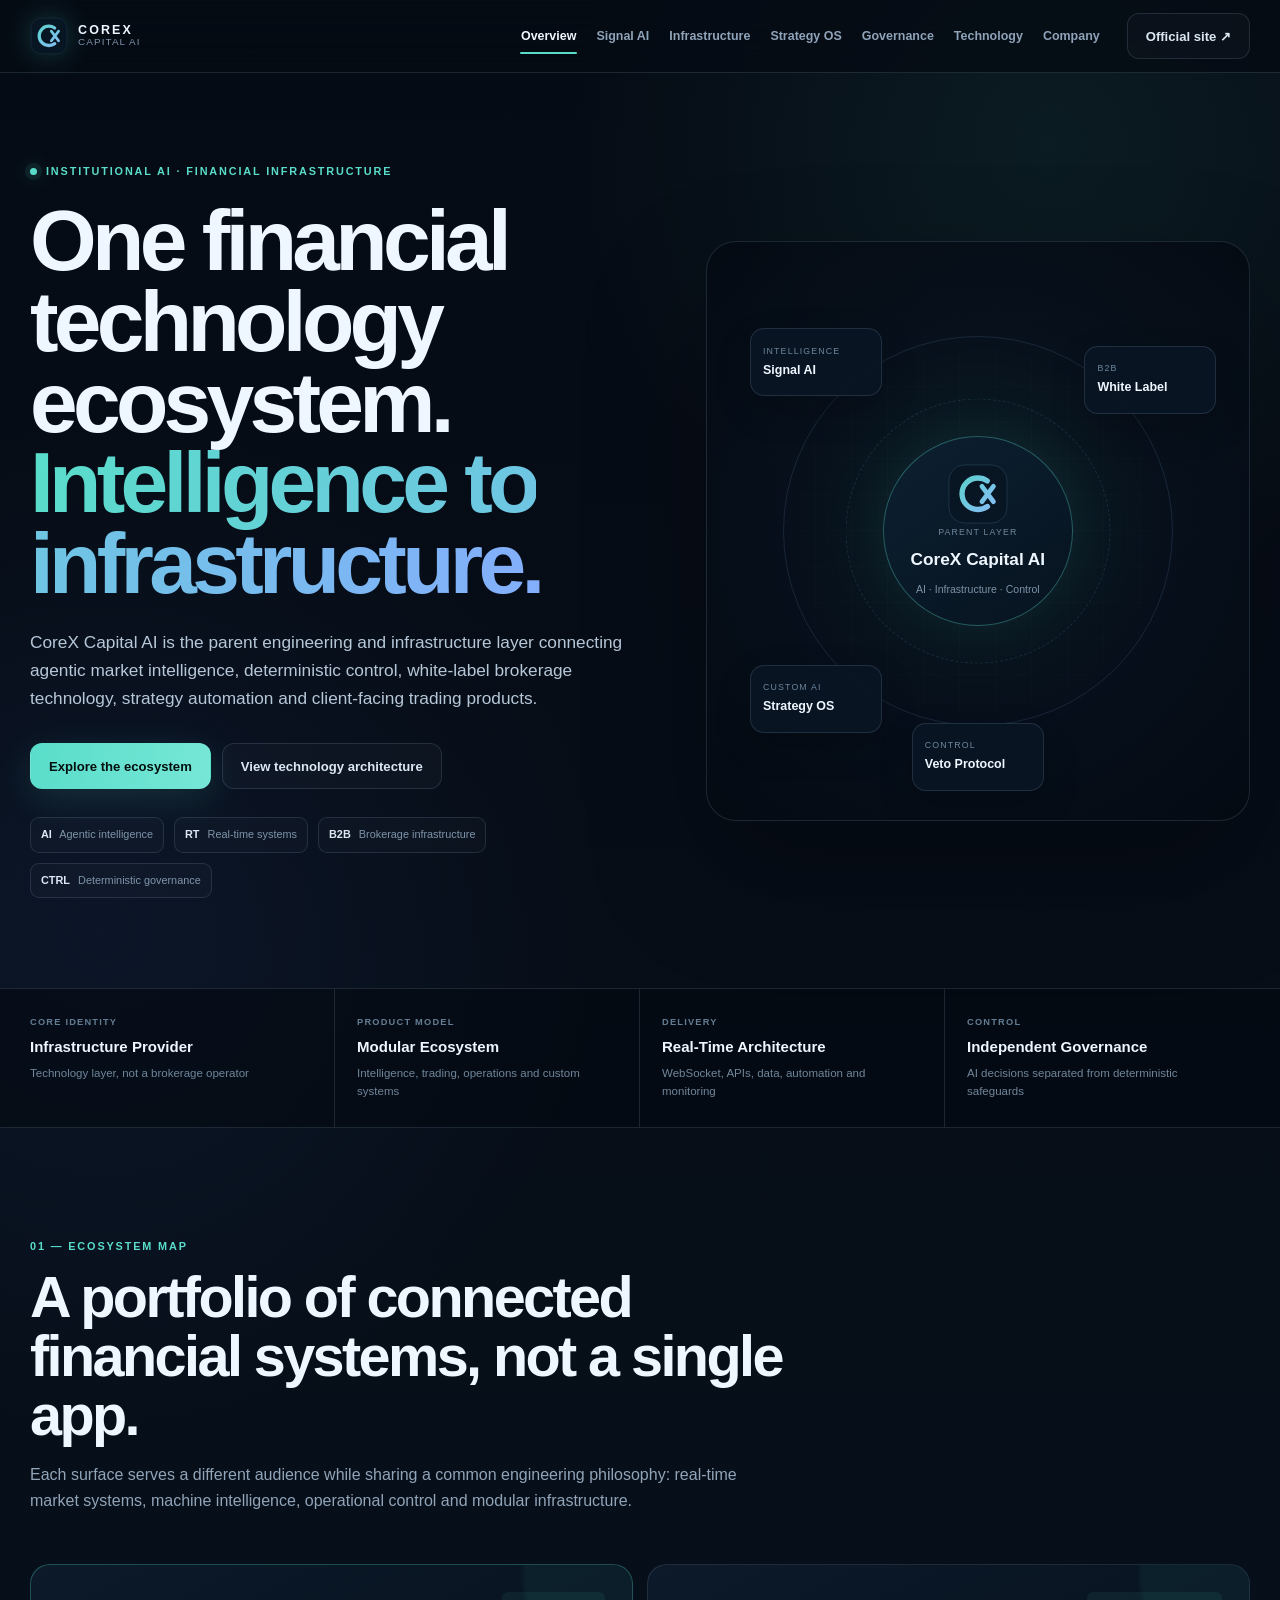
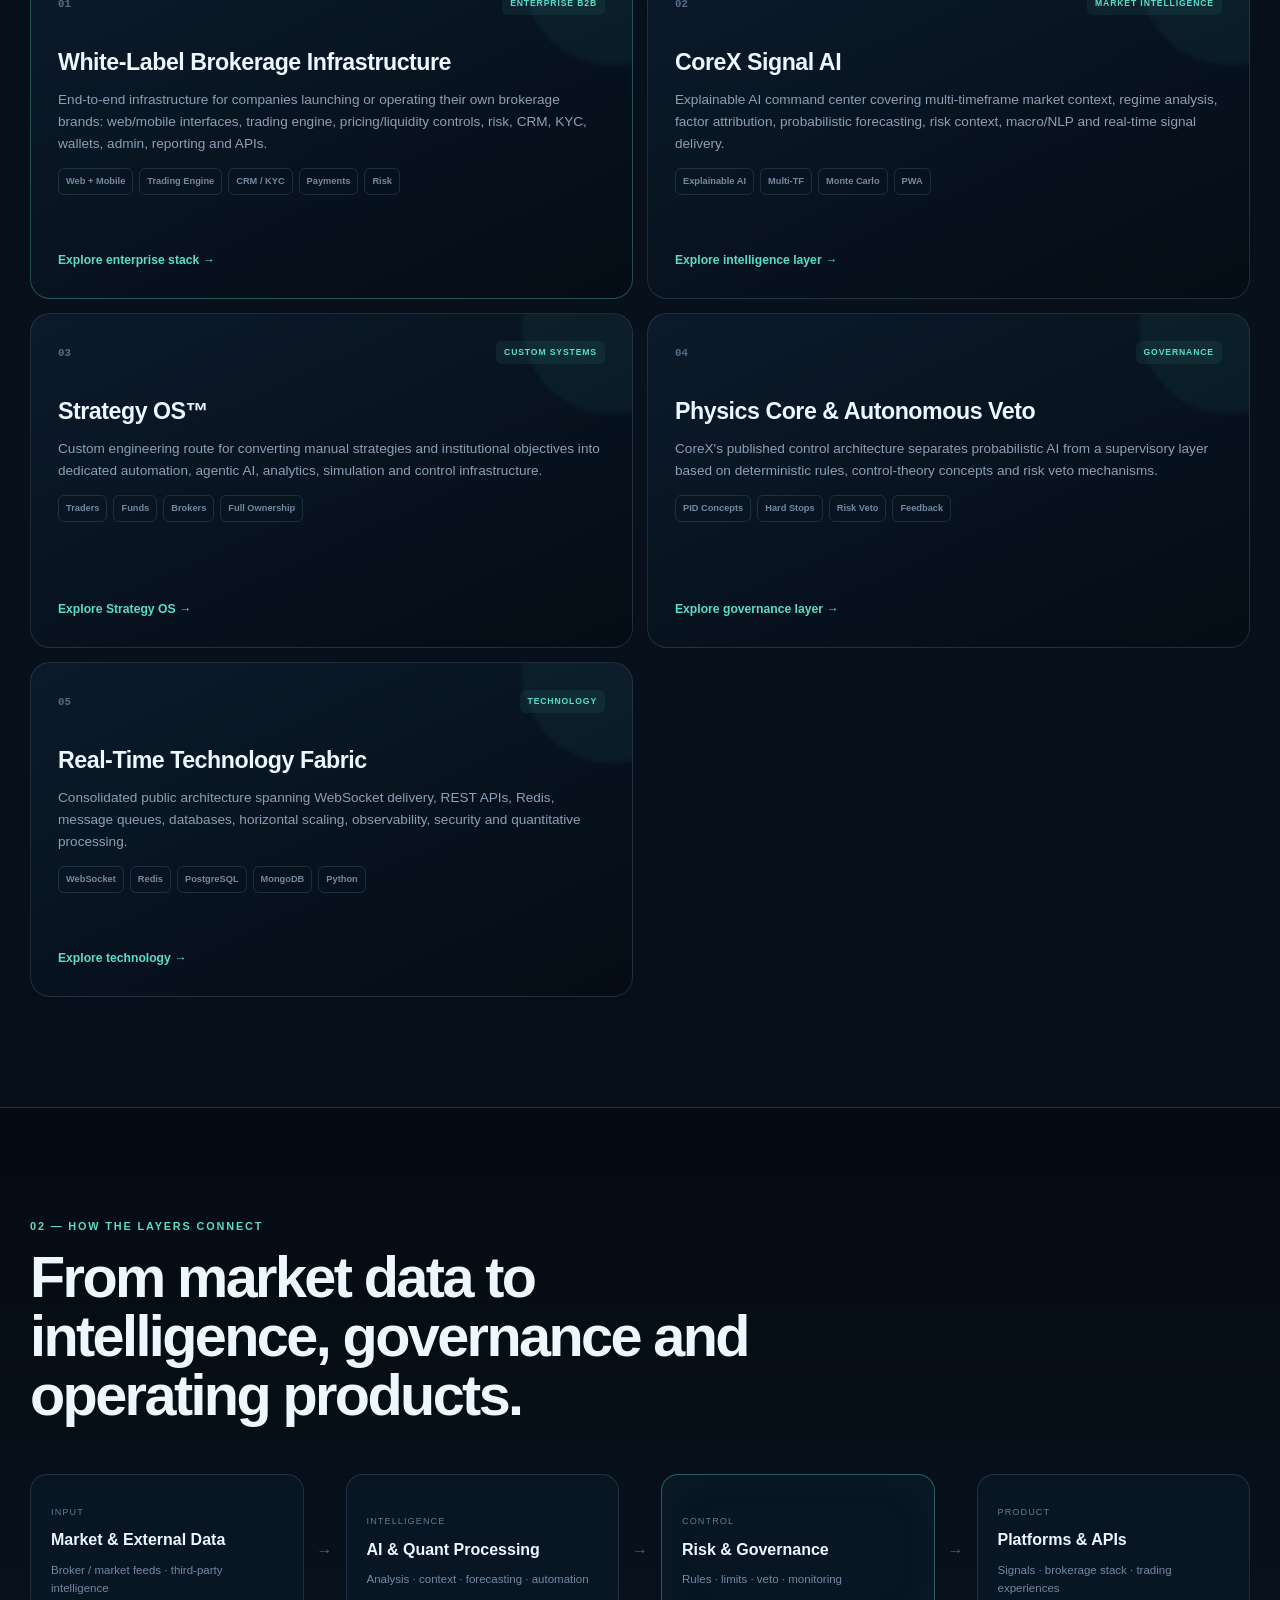
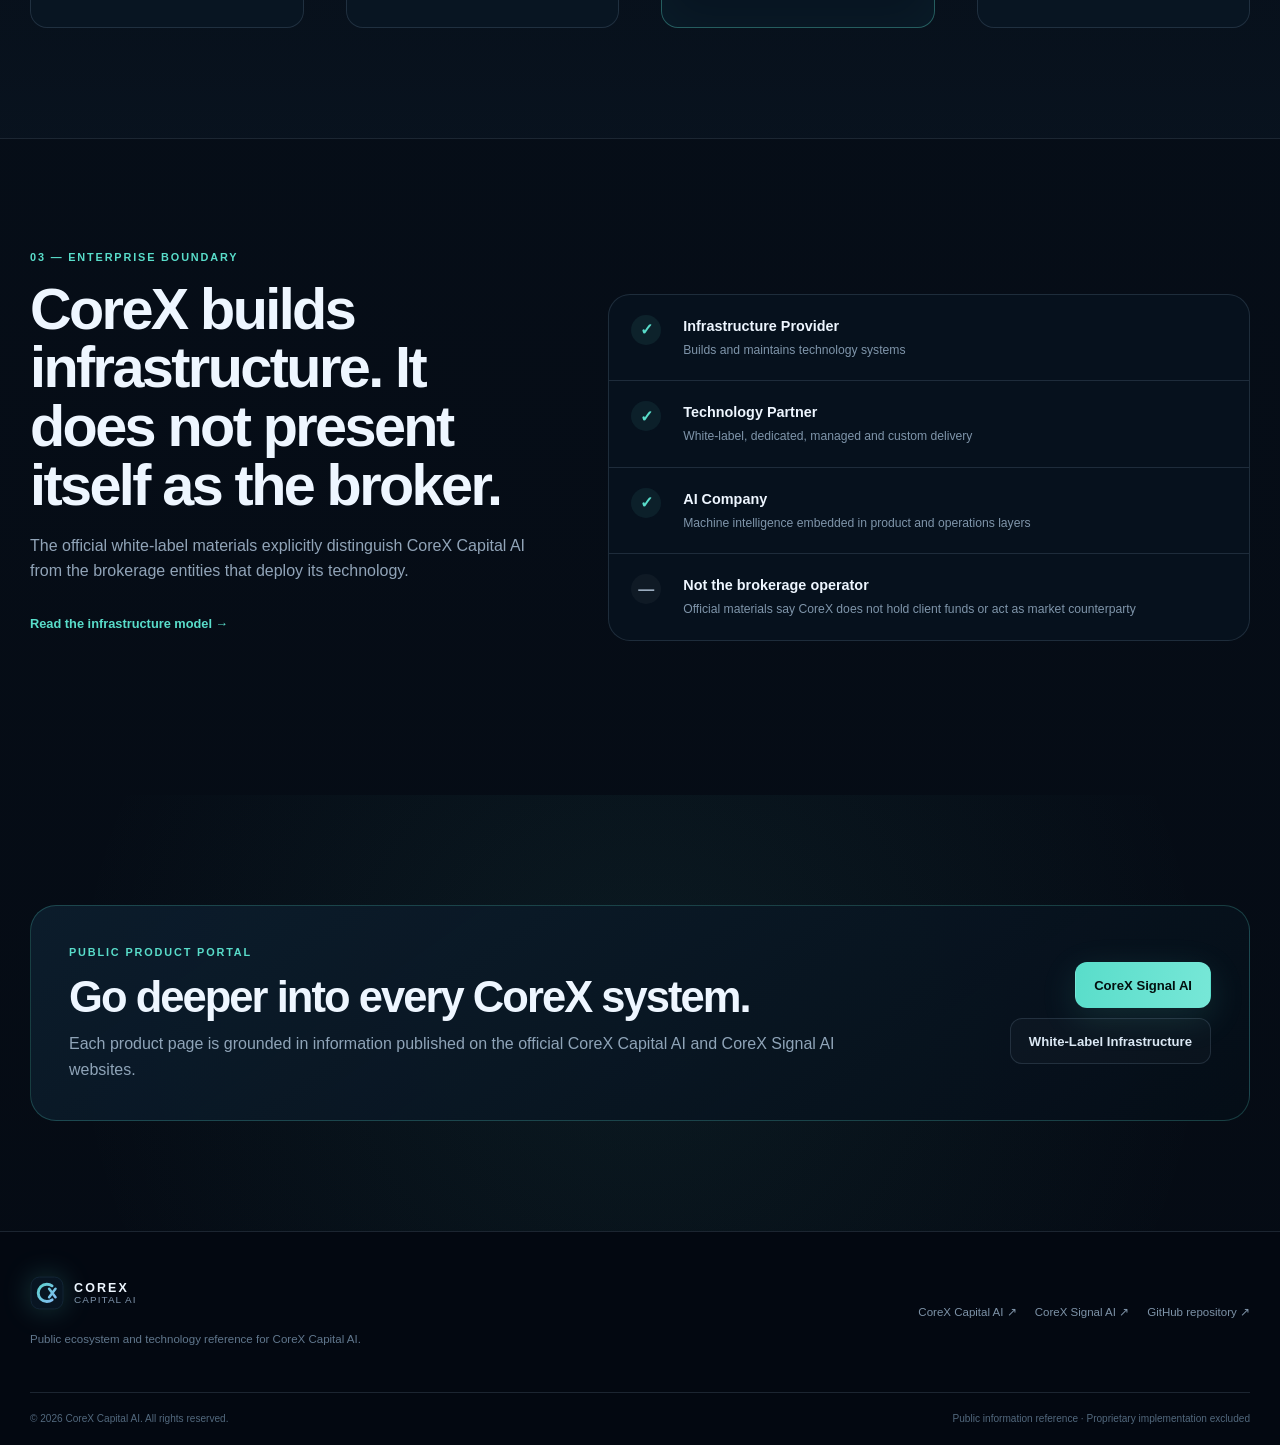
==== commit 57cd72fe: "Remove AxisOption references from CoreX public portal" ====
--- a/site/index.html
+++ b/site/index.html
@@ -1 +1 @@
-<!doctype html><html lang="en"><head><meta charset="utf-8"><meta name="viewport" content="width=device-width,initial-scale=1"><meta name="description" content="CoreX Capital AI public ecosystem: agentic AI, white-label brokerage infrastructure, CoreX Signal AI, AxisOption, Strategy OS and deterministic governance."><meta name="theme-color" content="#050b14"><meta name="robots" content="index,follow"><meta property="og:title" content="CoreX Capital AI — Institutional AI & Financial Infrastructure"><meta property="og:description" content="CoreX Capital AI public ecosystem: agentic AI, white-label brokerage infrastructure, CoreX Signal AI, AxisOption, Strategy OS and deterministic governance."><meta property="og:type" content="website"><title>CoreX Capital AI — Institutional AI & Financial Infrastructure</title><link rel="icon" href="assets/corex-mark.svg" type="image/svg+xml"><link rel="stylesheet" href="styles.css"></head><body class="home-page"><a class="skip-link" href="#main">Skip to content</a><div class="scroll-progress"><span id="scrollProgress"></span></div><header class="site-header"><div class="shell nav-wrap"><a class="brand" href="index.html"><img src="assets/corex-mark.svg" alt="" width="38" height="38"><span><strong>COREX</strong><em>CAPITAL AI</em></span></a><button class="menu-button" id="menuButton" aria-expanded="false" aria-controls="primaryNav"><span></span><span></span><span></span></button><nav id="primaryNav"><a href="index.html" class="active">Overview</a><a href="signal-ai.html">Signal AI</a><a href="brokerage-infrastructure.html">Infrastructure</a><a href="axisoption.html">AxisOption</a><a href="strategy-os.html">Strategy OS</a><a href="governance.html">Governance</a><a href="technology.html">Technology</a><a href="about.html">Company</a></nav><a class="button button-ghost desktop-cta" href="https://corexcapitalai.com/" target="_blank" rel="noreferrer">Official site ↗</a></div></header><main id="main"><section class="hero hero-home"><div class="shell hero-grid"><div class="hero-copy reveal"><div class="eyebrow"><span class="pulse"></span> INSTITUTIONAL AI · FINANCIAL INFRASTRUCTURE</div><h1>One financial technology ecosystem.<br><span>Intelligence to infrastructure.</span></h1><p class="hero-lead">CoreX Capital AI is the parent engineering and infrastructure layer connecting agentic market intelligence, deterministic control, white-label brokerage technology, strategy automation and client-facing trading products.</p><div class="hero-actions"><a class="button button-primary" href="#ecosystem">Explore the ecosystem</a><a class="button button-secondary" href="technology.html">View technology architecture</a></div><div class="hero-proof"><span><b>AI</b> Agentic intelligence</span><span><b>RT</b> Real-time systems</span><span><b>B2B</b> Brokerage infrastructure</span><span><b>CTRL</b> Deterministic governance</span></div></div><div class="network-orbit reveal"><div class="orbit-ring ring-a"></div><div class="orbit-ring ring-b"></div><div class="orbit-core"><img src="assets/corex-mark.svg" alt="" width="62" height="62"><small>PARENT LAYER</small><strong>CoreX Capital AI</strong><span>AI · Infrastructure · Control</span></div><a class="orbit-node node-a" href="signal-ai.html"><small>INTELLIGENCE</small><strong>Signal AI</strong></a><a class="orbit-node node-b" href="brokerage-infrastructure.html"><small>B2B</small><strong>White Label</strong></a><a class="orbit-node node-c" href="axisoption.html"><small>TRADING</small><strong>AxisOption</strong></a><a class="orbit-node node-d" href="strategy-os.html"><small>CUSTOM AI</small><strong>Strategy OS</strong></a><a class="orbit-node node-e" href="governance.html"><small>CONTROL</small><strong>Veto Protocol</strong></a></div></div></section><section class="trust-strip"><div class="shell trust-grid"><div><small>CORE IDENTITY</small><strong>Infrastructure Provider</strong><span>Technology layer, not a brokerage operator</span></div><div><small>PRODUCT MODEL</small><strong>Modular Ecosystem</strong><span>Intelligence, trading, operations and custom systems</span></div><div><small>DELIVERY</small><strong>Real-Time Architecture</strong><span>WebSocket, APIs, data, automation and monitoring</span></div><div><small>CONTROL</small><strong>Independent Governance</strong><span>AI decisions separated from deterministic safeguards</span></div></div></section><section class="section shell" id="ecosystem"><div class="section-head reveal"><div class="eyebrow">01 — ECOSYSTEM MAP</div><h2>A portfolio of connected financial systems, not a single app.</h2><p>Each surface serves a different audience while sharing a common engineering philosophy: real-time market systems, machine intelligence, operational control and modular infrastructure.</p></div><div class="product-grid"><a class="product-card product-card-featured reveal" href="brokerage-infrastructure.html"><div class="card-top"><span class="serial">01</span><span class="pill">ENTERPRISE B2B</span></div><h3>White-Label Brokerage Infrastructure</h3><p>End-to-end infrastructure for companies launching or operating their own brokerage brands: web/mobile interfaces, trading engine, pricing/liquidity controls, risk, CRM, KYC, wallets, admin, reporting and APIs.</p><div class="tag-row"><span>Web + Mobile</span><span>Trading Engine</span><span>CRM / KYC</span><span>Payments</span><span>Risk</span></div><b class="card-link">Explore enterprise stack →</b></a><a class="product-card reveal" href="signal-ai.html"><div class="card-top"><span class="serial">02</span><span class="pill">MARKET INTELLIGENCE</span></div><h3>CoreX Signal AI</h3><p>Explainable AI command center covering multi-timeframe market context, regime analysis, factor attribution, probabilistic forecasting, risk context, macro/NLP and real-time signal delivery.</p><div class="tag-row"><span>Explainable AI</span><span>Multi-TF</span><span>Monte Carlo</span><span>PWA</span></div><b class="card-link">Explore intelligence layer →</b></a><a class="product-card reveal" href="axisoption.html"><div class="card-top"><span class="serial">03</span><span class="pill">CLIENT-FACING TRADING</span></div><h3>AxisOption</h3><p>A global-facing professional options platform whose official website states its live terminal operates on CoreX Capital AI enterprise infrastructure, with TradingView chart trading, multi-asset markets and demo/live environments.</p><div class="tag-row"><span>Options</span><span>TradingView</span><span>Multi-Asset</span><span>24/7 Support</span></div><b class="card-link">Explore trading product →</b></a><a class="product-card reveal" href="strategy-os.html"><div class="card-top"><span class="serial">04</span><span class="pill">CUSTOM SYSTEMS</span></div><h3>Strategy OS™</h3><p>Custom engineering route for converting manual strategies and institutional objectives into dedicated automation, agentic AI, analytics, simulation and control infrastructure.</p><div class="tag-row"><span>Traders</span><span>Funds</span><span>Brokers</span><span>Full Ownership</span></div><b class="card-link">Explore Strategy OS →</b></a><a class="product-card reveal" href="governance.html"><div class="card-top"><span class="serial">05</span><span class="pill">GOVERNANCE</span></div><h3>Physics Core & Autonomous Veto</h3><p>CoreX's published control architecture separates probabilistic AI from a supervisory layer based on deterministic rules, control-theory concepts and risk veto mechanisms.</p><div class="tag-row"><span>PID Concepts</span><span>Hard Stops</span><span>Risk Veto</span><span>Feedback</span></div><b class="card-link">Explore governance layer →</b></a><a class="product-card reveal" href="technology.html"><div class="card-top"><span class="serial">06</span><span class="pill">TECHNOLOGY</span></div><h3>Real-Time Technology Fabric</h3><p>Consolidated public architecture spanning WebSocket delivery, REST APIs, Redis, message queues, databases, horizontal scaling, observability, security and quantitative processing.</p><div class="tag-row"><span>WebSocket</span><span>Redis</span><span>PostgreSQL</span><span>MongoDB</span><span>Python</span></div><b class="card-link">Explore technology →</b></a></div></section><section class="section section-dark"><div class="shell"><div class="section-head reveal"><div class="eyebrow">02 — HOW THE LAYERS CONNECT</div><h2>From market data to intelligence, governance and operating products.</h2></div><div class="flow-map reveal"><div class="flow-node"><small>INPUT</small><strong>Market & External Data</strong><span>Broker / market feeds · third-party intelligence</span></div><i>→</i><div class="flow-node"><small>INTELLIGENCE</small><strong>AI & Quant Processing</strong><span>Analysis · context · forecasting · automation</span></div><i>→</i><div class="flow-node accent"><small>CONTROL</small><strong>Risk & Governance</strong><span>Rules · limits · veto · monitoring</span></div><i>→</i><div class="flow-node"><small>PRODUCT</small><strong>Platforms & APIs</strong><span>Signals · brokerage stack · trading experiences</span></div></div></div></section><section class="section shell"><div class="split-feature"><div class="section-head reveal"><div class="eyebrow">03 — ENTERPRISE BOUNDARY</div><h2>CoreX builds infrastructure. It does not present itself as the broker.</h2><p>The official white-label materials explicitly distinguish CoreX Capital AI from the brokerage entities that deploy its technology.</p><a class="text-link" href="brokerage-infrastructure.html">Read the infrastructure model →</a></div><div class="boundary-panel reveal"><div class="boundary-row yes"><b>✓</b><div><strong>Infrastructure Provider</strong><span>Builds and maintains technology systems</span></div></div><div class="boundary-row yes"><b>✓</b><div><strong>Technology Partner</strong><span>White-label, dedicated, managed and custom delivery</span></div></div><div class="boundary-row yes"><b>✓</b><div><strong>AI Company</strong><span>Machine intelligence embedded in product and operations layers</span></div></div><div class="boundary-row no"><b>—</b><div><strong>Not the brokerage operator</strong><span>Official materials say CoreX does not hold client funds or act as market counterparty</span></div></div></div></div></section><section class="section section-glow"><div class="shell cta-panel reveal"><div><div class="eyebrow">PUBLIC PRODUCT PORTAL</div><h2>Go deeper into every CoreX system.</h2><p>Each product page is grounded in information published on the official CoreX Capital AI, CoreX Signal AI and AxisOption websites.</p></div><div class="cta-actions"><a class="button button-primary" href="signal-ai.html">CoreX Signal AI</a><a class="button button-secondary" href="brokerage-infrastructure.html">White-Label Infrastructure</a></div></div></section></main><footer class="site-footer"><div class="shell footer-top"><div><a class="brand footer-brand" href="index.html"><img src="assets/corex-mark.svg" alt="" width="34" height="34"><span><strong>COREX</strong><em>CAPITAL AI</em></span></a><p>Public ecosystem and technology reference for CoreX Capital AI.</p></div><div class="footer-nav"><a href="https://corexcapitalai.com/" target="_blank" rel="noreferrer">CoreX Capital AI ↗</a><a href="https://corexsignalai.com/" target="_blank" rel="noreferrer">CoreX Signal AI ↗</a><a href="https://axisoption.com/" target="_blank" rel="noreferrer">AxisOption ↗</a><a href="https://github.com/corexcapitalai/CoreX-Capital-AI" target="_blank" rel="noreferrer">GitHub repository ↗</a></div></div><div class="shell footer-bottom"><span>© <span data-current-year>2026</span> CoreX Capital AI. All rights reserved.</span><span>Public information reference · Proprietary implementation excluded</span></div></footer><script src="app.js" defer></script></body></html>+<!doctype html><html lang="en"><head><meta charset="utf-8"><meta name="viewport" content="width=device-width,initial-scale=1"><meta name="description" content="CoreX Capital AI public ecosystem: agentic AI, white-label brokerage infrastructure, CoreX Signal AI, Strategy OS and deterministic governance."><meta name="theme-color" content="#050b14"><meta name="robots" content="index,follow"><meta property="og:title" content="CoreX Capital AI — Institutional AI & Financial Infrastructure"><meta property="og:description" content="CoreX Capital AI public ecosystem: agentic AI, white-label brokerage infrastructure, CoreX Signal AI, Strategy OS and deterministic governance."><meta property="og:type" content="website"><title>CoreX Capital AI — Institutional AI & Financial Infrastructure</title><link rel="icon" href="assets/corex-mark.svg" type="image/svg+xml"><link rel="stylesheet" href="styles.css"></head><body class="home-page"><a class="skip-link" href="#main">Skip to content</a><div class="scroll-progress"><span id="scrollProgress"></span></div><header class="site-header"><div class="shell nav-wrap"><a class="brand" href="index.html"><img src="assets/corex-mark.svg" alt="" width="38" height="38"><span><strong>COREX</strong><em>CAPITAL AI</em></span></a><button class="menu-button" id="menuButton" aria-expanded="false" aria-controls="primaryNav"><span></span><span></span><span></span></button><nav id="primaryNav"><a href="index.html" class="active">Overview</a><a href="signal-ai.html">Signal AI</a><a href="brokerage-infrastructure.html">Infrastructure</a><a href="strategy-os.html">Strategy OS</a><a href="governance.html">Governance</a><a href="technology.html">Technology</a><a href="about.html">Company</a></nav><a class="button button-ghost desktop-cta" href="https://corexcapitalai.com/" target="_blank" rel="noreferrer">Official site ↗</a></div></header><main id="main"><section class="hero hero-home"><div class="shell hero-grid"><div class="hero-copy reveal"><div class="eyebrow"><span class="pulse"></span> INSTITUTIONAL AI · FINANCIAL INFRASTRUCTURE</div><h1>One financial technology ecosystem.<br><span>Intelligence to infrastructure.</span></h1><p class="hero-lead">CoreX Capital AI is the parent engineering and infrastructure layer connecting agentic market intelligence, deterministic control, white-label brokerage technology, strategy automation and client-facing trading products.</p><div class="hero-actions"><a class="button button-primary" href="#ecosystem">Explore the ecosystem</a><a class="button button-secondary" href="technology.html">View technology architecture</a></div><div class="hero-proof"><span><b>AI</b> Agentic intelligence</span><span><b>RT</b> Real-time systems</span><span><b>B2B</b> Brokerage infrastructure</span><span><b>CTRL</b> Deterministic governance</span></div></div><div class="network-orbit reveal"><div class="orbit-ring ring-a"></div><div class="orbit-ring ring-b"></div><div class="orbit-core"><img src="assets/corex-mark.svg" alt="" width="62" height="62"><small>PARENT LAYER</small><strong>CoreX Capital AI</strong><span>AI · Infrastructure · Control</span></div><a class="orbit-node node-a" href="signal-ai.html"><small>INTELLIGENCE</small><strong>Signal AI</strong></a><a class="orbit-node node-b" href="brokerage-infrastructure.html"><small>B2B</small><strong>White Label</strong></a><a class="orbit-node node-d" href="strategy-os.html"><small>CUSTOM AI</small><strong>Strategy OS</strong></a><a class="orbit-node node-e" href="governance.html"><small>CONTROL</small><strong>Veto Protocol</strong></a></div></div></section><section class="trust-strip"><div class="shell trust-grid"><div><small>CORE IDENTITY</small><strong>Infrastructure Provider</strong><span>Technology layer, not a brokerage operator</span></div><div><small>PRODUCT MODEL</small><strong>Modular Ecosystem</strong><span>Intelligence, trading, operations and custom systems</span></div><div><small>DELIVERY</small><strong>Real-Time Architecture</strong><span>WebSocket, APIs, data, automation and monitoring</span></div><div><small>CONTROL</small><strong>Independent Governance</strong><span>AI decisions separated from deterministic safeguards</span></div></div></section><section class="section shell" id="ecosystem"><div class="section-head reveal"><div class="eyebrow">01 — ECOSYSTEM MAP</div><h2>A portfolio of connected financial systems, not a single app.</h2><p>Each surface serves a different audience while sharing a common engineering philosophy: real-time market systems, machine intelligence, operational control and modular infrastructure.</p></div><div class="product-grid"><a class="product-card product-card-featured reveal" href="brokerage-infrastructure.html"><div class="card-top"><span class="serial">01</span><span class="pill">ENTERPRISE B2B</span></div><h3>White-Label Brokerage Infrastructure</h3><p>End-to-end infrastructure for companies launching or operating their own brokerage brands: web/mobile interfaces, trading engine, pricing/liquidity controls, risk, CRM, KYC, wallets, admin, reporting and APIs.</p><div class="tag-row"><span>Web + Mobile</span><span>Trading Engine</span><span>CRM / KYC</span><span>Payments</span><span>Risk</span></div><b class="card-link">Explore enterprise stack →</b></a><a class="product-card reveal" href="signal-ai.html"><div class="card-top"><span class="serial">02</span><span class="pill">MARKET INTELLIGENCE</span></div><h3>CoreX Signal AI</h3><p>Explainable AI command center covering multi-timeframe market context, regime analysis, factor attribution, probabilistic forecasting, risk context, macro/NLP and real-time signal delivery.</p><div class="tag-row"><span>Explainable AI</span><span>Multi-TF</span><span>Monte Carlo</span><span>PWA</span></div><b class="card-link">Explore intelligence layer →</b></a><a class="product-card reveal" href="strategy-os.html"><div class="card-top"><span class="serial">03</span><span class="pill">CUSTOM SYSTEMS</span></div><h3>Strategy OS™</h3><p>Custom engineering route for converting manual strategies and institutional objectives into dedicated automation, agentic AI, analytics, simulation and control infrastructure.</p><div class="tag-row"><span>Traders</span><span>Funds</span><span>Brokers</span><span>Full Ownership</span></div><b class="card-link">Explore Strategy OS →</b></a><a class="product-card reveal" href="governance.html"><div class="card-top"><span class="serial">04</span><span class="pill">GOVERNANCE</span></div><h3>Physics Core & Autonomous Veto</h3><p>CoreX's published control architecture separates probabilistic AI from a supervisory layer based on deterministic rules, control-theory concepts and risk veto mechanisms.</p><div class="tag-row"><span>PID Concepts</span><span>Hard Stops</span><span>Risk Veto</span><span>Feedback</span></div><b class="card-link">Explore governance layer →</b></a><a class="product-card reveal" href="technology.html"><div class="card-top"><span class="serial">05</span><span class="pill">TECHNOLOGY</span></div><h3>Real-Time Technology Fabric</h3><p>Consolidated public architecture spanning WebSocket delivery, REST APIs, Redis, message queues, databases, horizontal scaling, observability, security and quantitative processing.</p><div class="tag-row"><span>WebSocket</span><span>Redis</span><span>PostgreSQL</span><span>MongoDB</span><span>Python</span></div><b class="card-link">Explore technology →</b></a></div></section><section class="section section-dark"><div class="shell"><div class="section-head reveal"><div class="eyebrow">02 — HOW THE LAYERS CONNECT</div><h2>From market data to intelligence, governance and operating products.</h2></div><div class="flow-map reveal"><div class="flow-node"><small>INPUT</small><strong>Market & External Data</strong><span>Broker / market feeds · third-party intelligence</span></div><i>→</i><div class="flow-node"><small>INTELLIGENCE</small><strong>AI & Quant Processing</strong><span>Analysis · context · forecasting · automation</span></div><i>→</i><div class="flow-node accent"><small>CONTROL</small><strong>Risk & Governance</strong><span>Rules · limits · veto · monitoring</span></div><i>→</i><div class="flow-node"><small>PRODUCT</small><strong>Platforms & APIs</strong><span>Signals · brokerage stack · trading experiences</span></div></div></div></section><section class="section shell"><div class="split-feature"><div class="section-head reveal"><div class="eyebrow">03 — ENTERPRISE BOUNDARY</div><h2>CoreX builds infrastructure. It does not present itself as the broker.</h2><p>The official white-label materials explicitly distinguish CoreX Capital AI from the brokerage entities that deploy its technology.</p><a class="text-link" href="brokerage-infrastructure.html">Read the infrastructure model →</a></div><div class="boundary-panel reveal"><div class="boundary-row yes"><b>✓</b><div><strong>Infrastructure Provider</strong><span>Builds and maintains technology systems</span></div></div><div class="boundary-row yes"><b>✓</b><div><strong>Technology Partner</strong><span>White-label, dedicated, managed and custom delivery</span></div></div><div class="boundary-row yes"><b>✓</b><div><strong>AI Company</strong><span>Machine intelligence embedded in product and operations layers</span></div></div><div class="boundary-row no"><b>—</b><div><strong>Not the brokerage operator</strong><span>Official materials say CoreX does not hold client funds or act as market counterparty</span></div></div></div></div></section><section class="section section-glow"><div class="shell cta-panel reveal"><div><div class="eyebrow">PUBLIC PRODUCT PORTAL</div><h2>Go deeper into every CoreX system.</h2><p>Each product page is grounded in information published on the official CoreX Capital AI and CoreX Signal AI websites.</p></div><div class="cta-actions"><a class="button button-primary" href="signal-ai.html">CoreX Signal AI</a><a class="button button-secondary" href="brokerage-infrastructure.html">White-Label Infrastructure</a></div></div></section></main><footer class="site-footer"><div class="shell footer-top"><div><a class="brand footer-brand" href="index.html"><img src="assets/corex-mark.svg" alt="" width="34" height="34"><span><strong>COREX</strong><em>CAPITAL AI</em></span></a><p>Public ecosystem and technology reference for CoreX Capital AI.</p></div><div class="footer-nav"><a href="https://corexcapitalai.com/" target="_blank" rel="noreferrer">CoreX Capital AI ↗</a><a href="https://corexsignalai.com/" target="_blank" rel="noreferrer">CoreX Signal AI ↗</a><a href="https://github.com/corexcapitalai/CoreX-Capital-AI" target="_blank" rel="noreferrer">GitHub repository ↗</a></div></div><div class="shell footer-bottom"><span>© <span data-current-year>2026</span> CoreX Capital AI. All rights reserved.</span><span>Public information reference · Proprietary implementation excluded</span></div></footer><script src="app.js" defer></script></body></html>
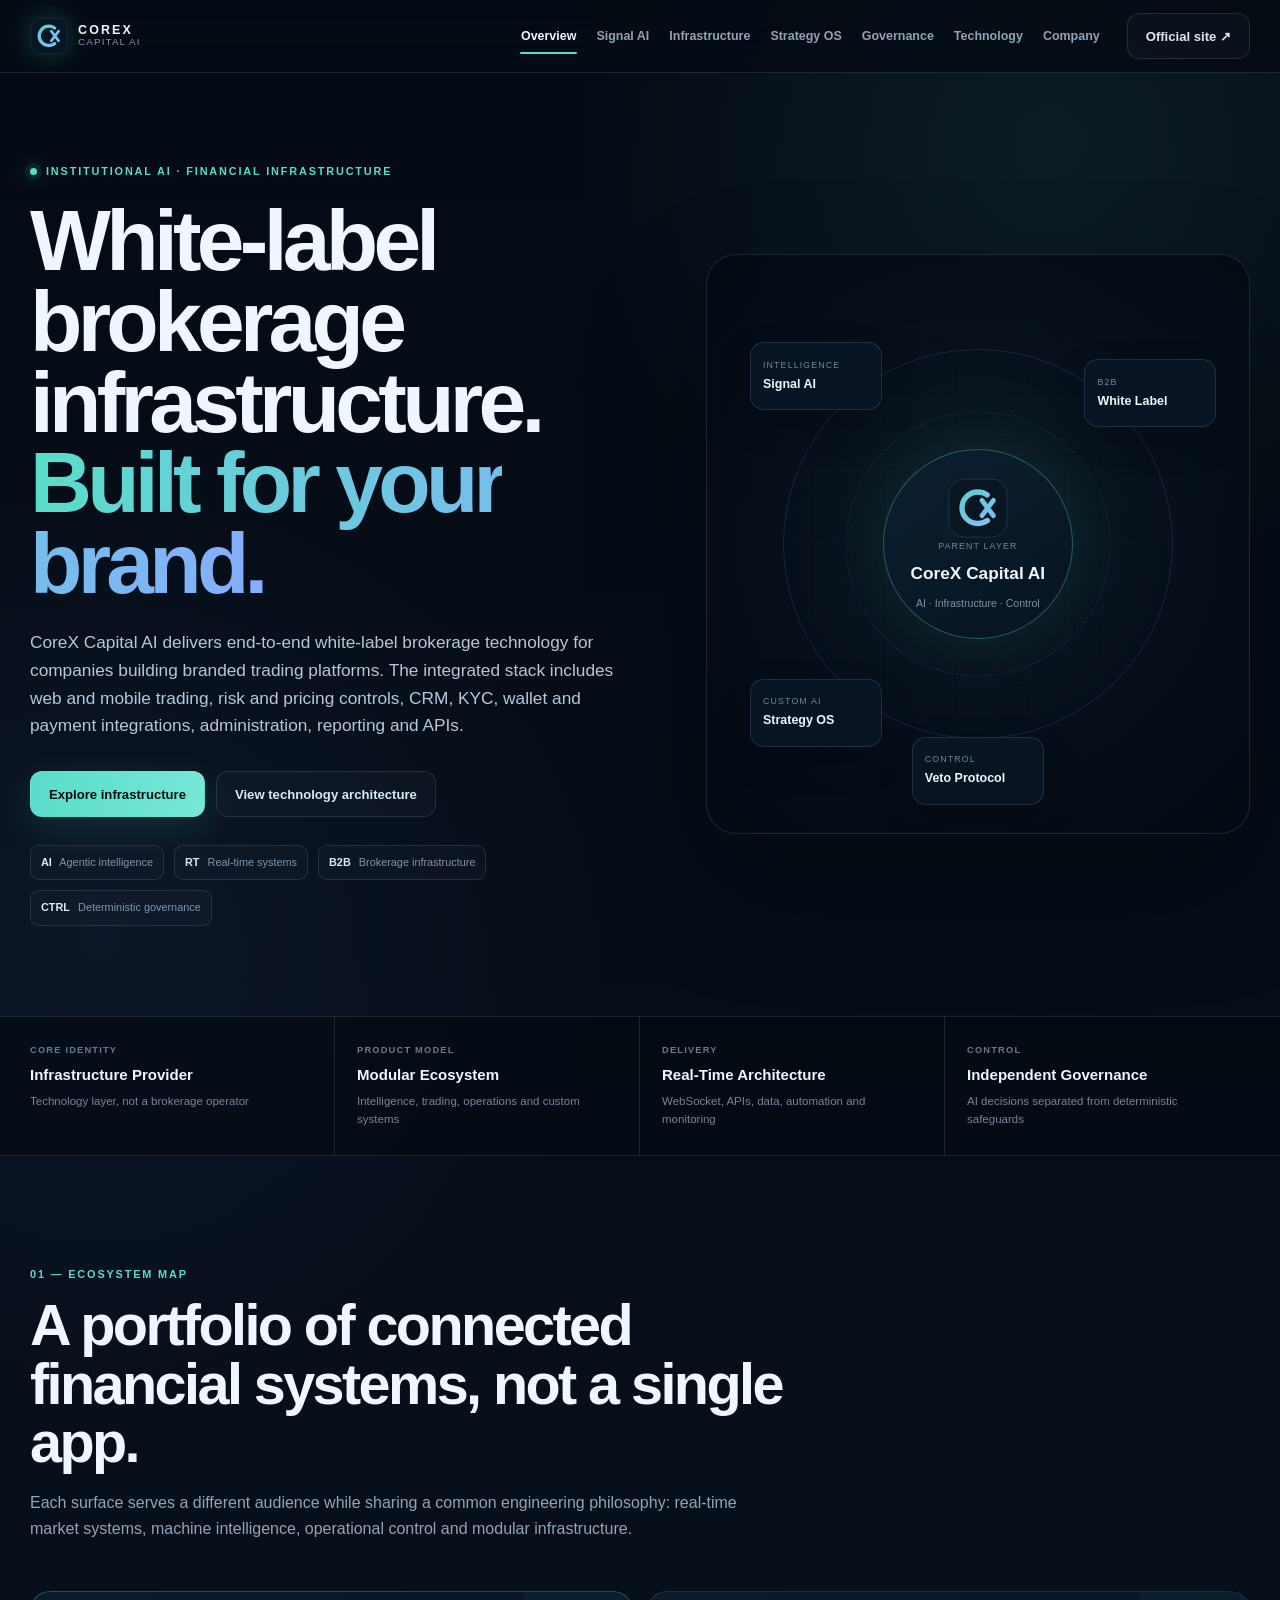
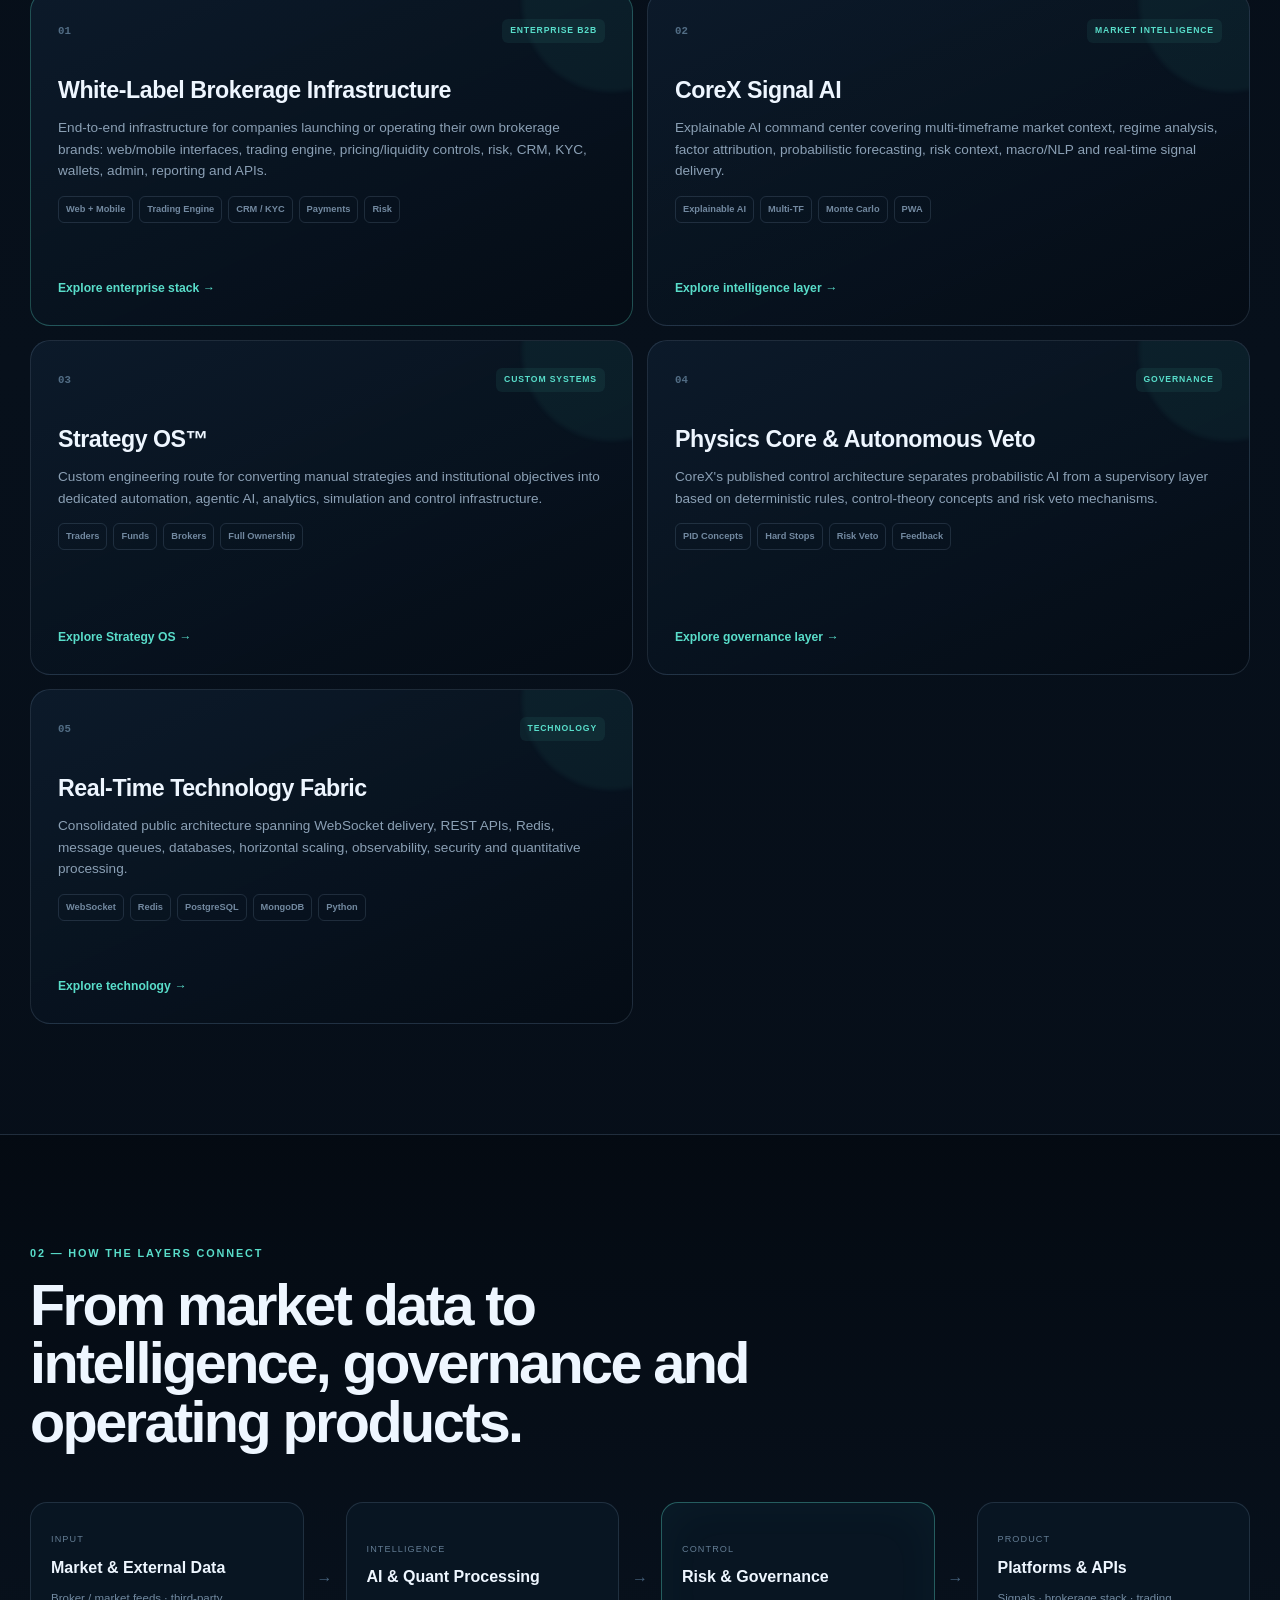
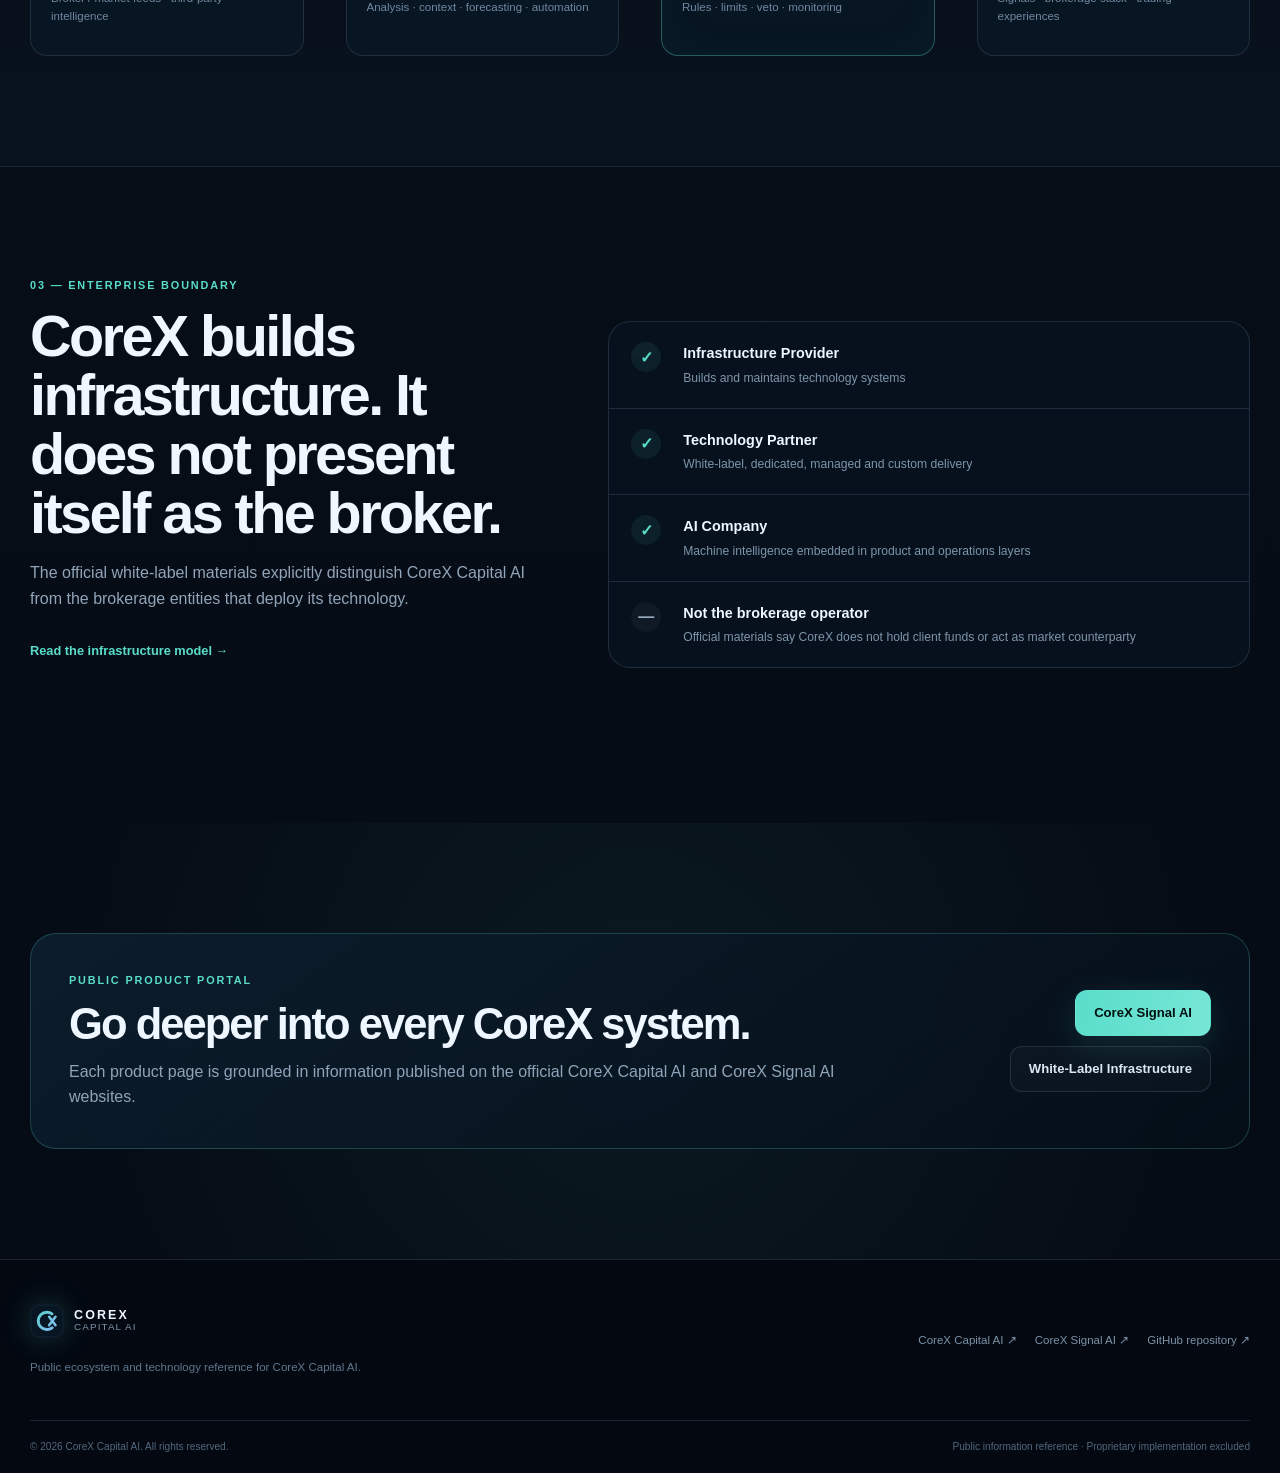
==== commit ab135a0e: "Emphasize white-label brokerage infrastructure" ====
--- a/site/index.html
+++ b/site/index.html
@@ -1 +1 @@
-<!doctype html><html lang="en"><head><meta charset="utf-8"><meta name="viewport" content="width=device-width,initial-scale=1"><meta name="description" content="CoreX Capital AI public ecosystem: agentic AI, white-label brokerage infrastructure, CoreX Signal AI, Strategy OS and deterministic governance."><meta name="theme-color" content="#050b14"><meta name="robots" content="index,follow"><meta property="og:title" content="CoreX Capital AI — Institutional AI & Financial Infrastructure"><meta property="og:description" content="CoreX Capital AI public ecosystem: agentic AI, white-label brokerage infrastructure, CoreX Signal AI, Strategy OS and deterministic governance."><meta property="og:type" content="website"><title>CoreX Capital AI — Institutional AI & Financial Infrastructure</title><link rel="icon" href="assets/corex-mark.svg" type="image/svg+xml"><link rel="stylesheet" href="styles.css"></head><body class="home-page"><a class="skip-link" href="#main">Skip to content</a><div class="scroll-progress"><span id="scrollProgress"></span></div><header class="site-header"><div class="shell nav-wrap"><a class="brand" href="index.html"><img src="assets/corex-mark.svg" alt="" width="38" height="38"><span><strong>COREX</strong><em>CAPITAL AI</em></span></a><button class="menu-button" id="menuButton" aria-expanded="false" aria-controls="primaryNav"><span></span><span></span><span></span></button><nav id="primaryNav"><a href="index.html" class="active">Overview</a><a href="signal-ai.html">Signal AI</a><a href="brokerage-infrastructure.html">Infrastructure</a><a href="strategy-os.html">Strategy OS</a><a href="governance.html">Governance</a><a href="technology.html">Technology</a><a href="about.html">Company</a></nav><a class="button button-ghost desktop-cta" href="https://corexcapitalai.com/" target="_blank" rel="noreferrer">Official site ↗</a></div></header><main id="main"><section class="hero hero-home"><div class="shell hero-grid"><div class="hero-copy reveal"><div class="eyebrow"><span class="pulse"></span> INSTITUTIONAL AI · FINANCIAL INFRASTRUCTURE</div><h1>One financial technology ecosystem.<br><span>Intelligence to infrastructure.</span></h1><p class="hero-lead">CoreX Capital AI is the parent engineering and infrastructure layer connecting agentic market intelligence, deterministic control, white-label brokerage technology, strategy automation and client-facing trading products.</p><div class="hero-actions"><a class="button button-primary" href="#ecosystem">Explore the ecosystem</a><a class="button button-secondary" href="technology.html">View technology architecture</a></div><div class="hero-proof"><span><b>AI</b> Agentic intelligence</span><span><b>RT</b> Real-time systems</span><span><b>B2B</b> Brokerage infrastructure</span><span><b>CTRL</b> Deterministic governance</span></div></div><div class="network-orbit reveal"><div class="orbit-ring ring-a"></div><div class="orbit-ring ring-b"></div><div class="orbit-core"><img src="assets/corex-mark.svg" alt="" width="62" height="62"><small>PARENT LAYER</small><strong>CoreX Capital AI</strong><span>AI · Infrastructure · Control</span></div><a class="orbit-node node-a" href="signal-ai.html"><small>INTELLIGENCE</small><strong>Signal AI</strong></a><a class="orbit-node node-b" href="brokerage-infrastructure.html"><small>B2B</small><strong>White Label</strong></a><a class="orbit-node node-d" href="strategy-os.html"><small>CUSTOM AI</small><strong>Strategy OS</strong></a><a class="orbit-node node-e" href="governance.html"><small>CONTROL</small><strong>Veto Protocol</strong></a></div></div></section><section class="trust-strip"><div class="shell trust-grid"><div><small>CORE IDENTITY</small><strong>Infrastructure Provider</strong><span>Technology layer, not a brokerage operator</span></div><div><small>PRODUCT MODEL</small><strong>Modular Ecosystem</strong><span>Intelligence, trading, operations and custom systems</span></div><div><small>DELIVERY</small><strong>Real-Time Architecture</strong><span>WebSocket, APIs, data, automation and monitoring</span></div><div><small>CONTROL</small><strong>Independent Governance</strong><span>AI decisions separated from deterministic safeguards</span></div></div></section><section class="section shell" id="ecosystem"><div class="section-head reveal"><div class="eyebrow">01 — ECOSYSTEM MAP</div><h2>A portfolio of connected financial systems, not a single app.</h2><p>Each surface serves a different audience while sharing a common engineering philosophy: real-time market systems, machine intelligence, operational control and modular infrastructure.</p></div><div class="product-grid"><a class="product-card product-card-featured reveal" href="brokerage-infrastructure.html"><div class="card-top"><span class="serial">01</span><span class="pill">ENTERPRISE B2B</span></div><h3>White-Label Brokerage Infrastructure</h3><p>End-to-end infrastructure for companies launching or operating their own brokerage brands: web/mobile interfaces, trading engine, pricing/liquidity controls, risk, CRM, KYC, wallets, admin, reporting and APIs.</p><div class="tag-row"><span>Web + Mobile</span><span>Trading Engine</span><span>CRM / KYC</span><span>Payments</span><span>Risk</span></div><b class="card-link">Explore enterprise stack →</b></a><a class="product-card reveal" href="signal-ai.html"><div class="card-top"><span class="serial">02</span><span class="pill">MARKET INTELLIGENCE</span></div><h3>CoreX Signal AI</h3><p>Explainable AI command center covering multi-timeframe market context, regime analysis, factor attribution, probabilistic forecasting, risk context, macro/NLP and real-time signal delivery.</p><div class="tag-row"><span>Explainable AI</span><span>Multi-TF</span><span>Monte Carlo</span><span>PWA</span></div><b class="card-link">Explore intelligence layer →</b></a><a class="product-card reveal" href="strategy-os.html"><div class="card-top"><span class="serial">03</span><span class="pill">CUSTOM SYSTEMS</span></div><h3>Strategy OS™</h3><p>Custom engineering route for converting manual strategies and institutional objectives into dedicated automation, agentic AI, analytics, simulation and control infrastructure.</p><div class="tag-row"><span>Traders</span><span>Funds</span><span>Brokers</span><span>Full Ownership</span></div><b class="card-link">Explore Strategy OS →</b></a><a class="product-card reveal" href="governance.html"><div class="card-top"><span class="serial">04</span><span class="pill">GOVERNANCE</span></div><h3>Physics Core & Autonomous Veto</h3><p>CoreX's published control architecture separates probabilistic AI from a supervisory layer based on deterministic rules, control-theory concepts and risk veto mechanisms.</p><div class="tag-row"><span>PID Concepts</span><span>Hard Stops</span><span>Risk Veto</span><span>Feedback</span></div><b class="card-link">Explore governance layer →</b></a><a class="product-card reveal" href="technology.html"><div class="card-top"><span class="serial">05</span><span class="pill">TECHNOLOGY</span></div><h3>Real-Time Technology Fabric</h3><p>Consolidated public architecture spanning WebSocket delivery, REST APIs, Redis, message queues, databases, horizontal scaling, observability, security and quantitative processing.</p><div class="tag-row"><span>WebSocket</span><span>Redis</span><span>PostgreSQL</span><span>MongoDB</span><span>Python</span></div><b class="card-link">Explore technology →</b></a></div></section><section class="section section-dark"><div class="shell"><div class="section-head reveal"><div class="eyebrow">02 — HOW THE LAYERS CONNECT</div><h2>From market data to intelligence, governance and operating products.</h2></div><div class="flow-map reveal"><div class="flow-node"><small>INPUT</small><strong>Market & External Data</strong><span>Broker / market feeds · third-party intelligence</span></div><i>→</i><div class="flow-node"><small>INTELLIGENCE</small><strong>AI & Quant Processing</strong><span>Analysis · context · forecasting · automation</span></div><i>→</i><div class="flow-node accent"><small>CONTROL</small><strong>Risk & Governance</strong><span>Rules · limits · veto · monitoring</span></div><i>→</i><div class="flow-node"><small>PRODUCT</small><strong>Platforms & APIs</strong><span>Signals · brokerage stack · trading experiences</span></div></div></div></section><section class="section shell"><div class="split-feature"><div class="section-head reveal"><div class="eyebrow">03 — ENTERPRISE BOUNDARY</div><h2>CoreX builds infrastructure. It does not present itself as the broker.</h2><p>The official white-label materials explicitly distinguish CoreX Capital AI from the brokerage entities that deploy its technology.</p><a class="text-link" href="brokerage-infrastructure.html">Read the infrastructure model →</a></div><div class="boundary-panel reveal"><div class="boundary-row yes"><b>✓</b><div><strong>Infrastructure Provider</strong><span>Builds and maintains technology systems</span></div></div><div class="boundary-row yes"><b>✓</b><div><strong>Technology Partner</strong><span>White-label, dedicated, managed and custom delivery</span></div></div><div class="boundary-row yes"><b>✓</b><div><strong>AI Company</strong><span>Machine intelligence embedded in product and operations layers</span></div></div><div class="boundary-row no"><b>—</b><div><strong>Not the brokerage operator</strong><span>Official materials say CoreX does not hold client funds or act as market counterparty</span></div></div></div></div></section><section class="section section-glow"><div class="shell cta-panel reveal"><div><div class="eyebrow">PUBLIC PRODUCT PORTAL</div><h2>Go deeper into every CoreX system.</h2><p>Each product page is grounded in information published on the official CoreX Capital AI and CoreX Signal AI websites.</p></div><div class="cta-actions"><a class="button button-primary" href="signal-ai.html">CoreX Signal AI</a><a class="button button-secondary" href="brokerage-infrastructure.html">White-Label Infrastructure</a></div></div></section></main><footer class="site-footer"><div class="shell footer-top"><div><a class="brand footer-brand" href="index.html"><img src="assets/corex-mark.svg" alt="" width="34" height="34"><span><strong>COREX</strong><em>CAPITAL AI</em></span></a><p>Public ecosystem and technology reference for CoreX Capital AI.</p></div><div class="footer-nav"><a href="https://corexcapitalai.com/" target="_blank" rel="noreferrer">CoreX Capital AI ↗</a><a href="https://corexsignalai.com/" target="_blank" rel="noreferrer">CoreX Signal AI ↗</a><a href="https://github.com/corexcapitalai/CoreX-Capital-AI" target="_blank" rel="noreferrer">GitHub repository ↗</a></div></div><div class="shell footer-bottom"><span>© <span data-current-year>2026</span> CoreX Capital AI. All rights reserved.</span><span>Public information reference · Proprietary implementation excluded</span></div></footer><script src="app.js" defer></script></body></html>+<!doctype html><html lang="en"><head><meta charset="utf-8"><meta name="viewport" content="width=device-width,initial-scale=1"><meta name="description" content="CoreX Capital AI delivers white-label brokerage infrastructure, trading systems, operations, risk controls and APIs for branded trading platforms, alongside AI and governance technology."><meta name="theme-color" content="#050b14"><meta name="robots" content="index,follow"><meta property="og:title" content="CoreX Capital AI — White-Label Brokerage Infrastructure & AI"><meta property="og:description" content="CoreX Capital AI public ecosystem: agentic AI, white-label brokerage infrastructure, CoreX Signal AI, Strategy OS and deterministic governance."><meta property="og:type" content="website"><title>CoreX Capital AI — White-Label Brokerage Infrastructure & AI</title><link rel="icon" href="assets/corex-mark.svg" type="image/svg+xml"><link rel="stylesheet" href="styles.css"></head><body class="home-page"><a class="skip-link" href="#main">Skip to content</a><div class="scroll-progress"><span id="scrollProgress"></span></div><header class="site-header"><div class="shell nav-wrap"><a class="brand" href="index.html"><img src="assets/corex-mark.svg" alt="" width="38" height="38"><span><strong>COREX</strong><em>CAPITAL AI</em></span></a><button class="menu-button" id="menuButton" aria-expanded="false" aria-controls="primaryNav"><span></span><span></span><span></span></button><nav id="primaryNav"><a href="index.html" class="active">Overview</a><a href="signal-ai.html">Signal AI</a><a href="brokerage-infrastructure.html">Infrastructure</a><a href="strategy-os.html">Strategy OS</a><a href="governance.html">Governance</a><a href="technology.html">Technology</a><a href="about.html">Company</a></nav><a class="button button-ghost desktop-cta" href="https://corexcapitalai.com/" target="_blank" rel="noreferrer">Official site ↗</a></div></header><main id="main"><section class="hero hero-home"><div class="shell hero-grid"><div class="hero-copy reveal"><div class="eyebrow"><span class="pulse"></span> INSTITUTIONAL AI · FINANCIAL INFRASTRUCTURE</div><h1>White-label brokerage infrastructure.<br><span>Built for your brand.</span></h1><p class="hero-lead">CoreX Capital AI delivers end-to-end white-label brokerage technology for companies building branded trading platforms. The integrated stack includes web and mobile trading, risk and pricing controls, CRM, KYC, wallet and payment integrations, administration, reporting and APIs.</p><div class="hero-actions"><a class="button button-primary" href="#ecosystem">Explore infrastructure</a><a class="button button-secondary" href="technology.html">View technology architecture</a></div><div class="hero-proof"><span><b>AI</b> Agentic intelligence</span><span><b>RT</b> Real-time systems</span><span><b>B2B</b> Brokerage infrastructure</span><span><b>CTRL</b> Deterministic governance</span></div></div><div class="network-orbit reveal"><div class="orbit-ring ring-a"></div><div class="orbit-ring ring-b"></div><div class="orbit-core"><img src="assets/corex-mark.svg" alt="" width="62" height="62"><small>PARENT LAYER</small><strong>CoreX Capital AI</strong><span>AI · Infrastructure · Control</span></div><a class="orbit-node node-a" href="signal-ai.html"><small>INTELLIGENCE</small><strong>Signal AI</strong></a><a class="orbit-node node-b" href="brokerage-infrastructure.html"><small>B2B</small><strong>White Label</strong></a><a class="orbit-node node-d" href="strategy-os.html"><small>CUSTOM AI</small><strong>Strategy OS</strong></a><a class="orbit-node node-e" href="governance.html"><small>CONTROL</small><strong>Veto Protocol</strong></a></div></div></section><section class="trust-strip"><div class="shell trust-grid"><div><small>CORE IDENTITY</small><strong>Infrastructure Provider</strong><span>Technology layer, not a brokerage operator</span></div><div><small>PRODUCT MODEL</small><strong>Modular Ecosystem</strong><span>Intelligence, trading, operations and custom systems</span></div><div><small>DELIVERY</small><strong>Real-Time Architecture</strong><span>WebSocket, APIs, data, automation and monitoring</span></div><div><small>CONTROL</small><strong>Independent Governance</strong><span>AI decisions separated from deterministic safeguards</span></div></div></section><section class="section shell" id="ecosystem"><div class="section-head reveal"><div class="eyebrow">01 — ECOSYSTEM MAP</div><h2>A portfolio of connected financial systems, not a single app.</h2><p>Each surface serves a different audience while sharing a common engineering philosophy: real-time market systems, machine intelligence, operational control and modular infrastructure.</p></div><div class="product-grid"><a class="product-card product-card-featured reveal" href="brokerage-infrastructure.html"><div class="card-top"><span class="serial">01</span><span class="pill">ENTERPRISE B2B</span></div><h3>White-Label Brokerage Infrastructure</h3><p>End-to-end infrastructure for companies launching or operating their own brokerage brands: web/mobile interfaces, trading engine, pricing/liquidity controls, risk, CRM, KYC, wallets, admin, reporting and APIs.</p><div class="tag-row"><span>Web + Mobile</span><span>Trading Engine</span><span>CRM / KYC</span><span>Payments</span><span>Risk</span></div><b class="card-link">Explore enterprise stack →</b></a><a class="product-card reveal" href="signal-ai.html"><div class="card-top"><span class="serial">02</span><span class="pill">MARKET INTELLIGENCE</span></div><h3>CoreX Signal AI</h3><p>Explainable AI command center covering multi-timeframe market context, regime analysis, factor attribution, probabilistic forecasting, risk context, macro/NLP and real-time signal delivery.</p><div class="tag-row"><span>Explainable AI</span><span>Multi-TF</span><span>Monte Carlo</span><span>PWA</span></div><b class="card-link">Explore intelligence layer →</b></a><a class="product-card reveal" href="strategy-os.html"><div class="card-top"><span class="serial">03</span><span class="pill">CUSTOM SYSTEMS</span></div><h3>Strategy OS™</h3><p>Custom engineering route for converting manual strategies and institutional objectives into dedicated automation, agentic AI, analytics, simulation and control infrastructure.</p><div class="tag-row"><span>Traders</span><span>Funds</span><span>Brokers</span><span>Full Ownership</span></div><b class="card-link">Explore Strategy OS →</b></a><a class="product-card reveal" href="governance.html"><div class="card-top"><span class="serial">04</span><span class="pill">GOVERNANCE</span></div><h3>Physics Core & Autonomous Veto</h3><p>CoreX's published control architecture separates probabilistic AI from a supervisory layer based on deterministic rules, control-theory concepts and risk veto mechanisms.</p><div class="tag-row"><span>PID Concepts</span><span>Hard Stops</span><span>Risk Veto</span><span>Feedback</span></div><b class="card-link">Explore governance layer →</b></a><a class="product-card reveal" href="technology.html"><div class="card-top"><span class="serial">05</span><span class="pill">TECHNOLOGY</span></div><h3>Real-Time Technology Fabric</h3><p>Consolidated public architecture spanning WebSocket delivery, REST APIs, Redis, message queues, databases, horizontal scaling, observability, security and quantitative processing.</p><div class="tag-row"><span>WebSocket</span><span>Redis</span><span>PostgreSQL</span><span>MongoDB</span><span>Python</span></div><b class="card-link">Explore technology →</b></a></div></section><section class="section section-dark"><div class="shell"><div class="section-head reveal"><div class="eyebrow">02 — HOW THE LAYERS CONNECT</div><h2>From market data to intelligence, governance and operating products.</h2></div><div class="flow-map reveal"><div class="flow-node"><small>INPUT</small><strong>Market & External Data</strong><span>Broker / market feeds · third-party intelligence</span></div><i>→</i><div class="flow-node"><small>INTELLIGENCE</small><strong>AI & Quant Processing</strong><span>Analysis · context · forecasting · automation</span></div><i>→</i><div class="flow-node accent"><small>CONTROL</small><strong>Risk & Governance</strong><span>Rules · limits · veto · monitoring</span></div><i>→</i><div class="flow-node"><small>PRODUCT</small><strong>Platforms & APIs</strong><span>Signals · brokerage stack · trading experiences</span></div></div></div></section><section class="section shell"><div class="split-feature"><div class="section-head reveal"><div class="eyebrow">03 — ENTERPRISE BOUNDARY</div><h2>CoreX builds infrastructure. It does not present itself as the broker.</h2><p>The official white-label materials explicitly distinguish CoreX Capital AI from the brokerage entities that deploy its technology.</p><a class="text-link" href="brokerage-infrastructure.html">Read the infrastructure model →</a></div><div class="boundary-panel reveal"><div class="boundary-row yes"><b>✓</b><div><strong>Infrastructure Provider</strong><span>Builds and maintains technology systems</span></div></div><div class="boundary-row yes"><b>✓</b><div><strong>Technology Partner</strong><span>White-label, dedicated, managed and custom delivery</span></div></div><div class="boundary-row yes"><b>✓</b><div><strong>AI Company</strong><span>Machine intelligence embedded in product and operations layers</span></div></div><div class="boundary-row no"><b>—</b><div><strong>Not the brokerage operator</strong><span>Official materials say CoreX does not hold client funds or act as market counterparty</span></div></div></div></div></section><section class="section section-glow"><div class="shell cta-panel reveal"><div><div class="eyebrow">PUBLIC PRODUCT PORTAL</div><h2>Go deeper into every CoreX system.</h2><p>Each product page is grounded in information published on the official CoreX Capital AI and CoreX Signal AI websites.</p></div><div class="cta-actions"><a class="button button-primary" href="signal-ai.html">CoreX Signal AI</a><a class="button button-secondary" href="brokerage-infrastructure.html">White-Label Infrastructure</a></div></div></section></main><footer class="site-footer"><div class="shell footer-top"><div><a class="brand footer-brand" href="index.html"><img src="assets/corex-mark.svg" alt="" width="34" height="34"><span><strong>COREX</strong><em>CAPITAL AI</em></span></a><p>Public ecosystem and technology reference for CoreX Capital AI.</p></div><div class="footer-nav"><a href="https://corexcapitalai.com/" target="_blank" rel="noreferrer">CoreX Capital AI ↗</a><a href="https://corexsignalai.com/" target="_blank" rel="noreferrer">CoreX Signal AI ↗</a><a href="https://github.com/corexcapitalai/CoreX-Capital-AI" target="_blank" rel="noreferrer">GitHub repository ↗</a></div></div><div class="shell footer-bottom"><span>© <span data-current-year>2026</span> CoreX Capital AI. All rights reserved.</span><span>Public information reference · Proprietary implementation excluded</span></div></footer><script src="app.js" defer></script></body></html>
